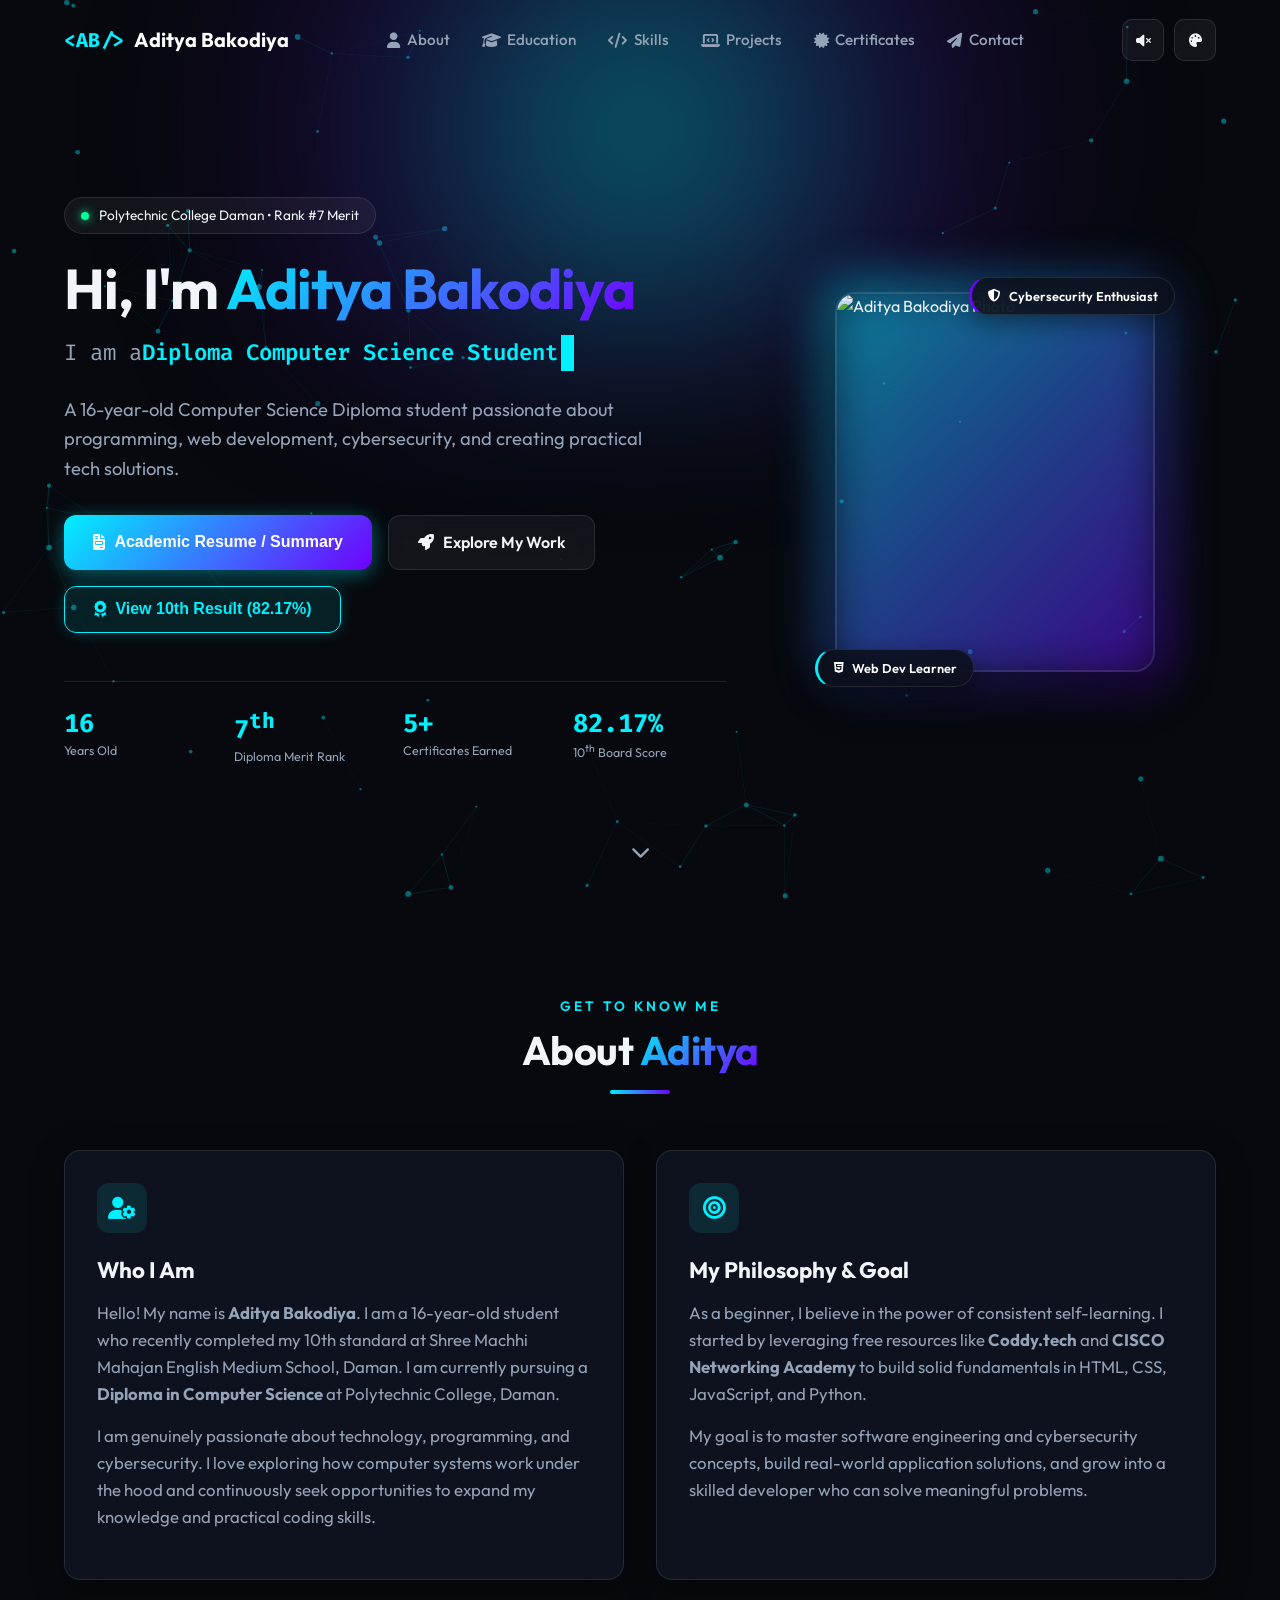
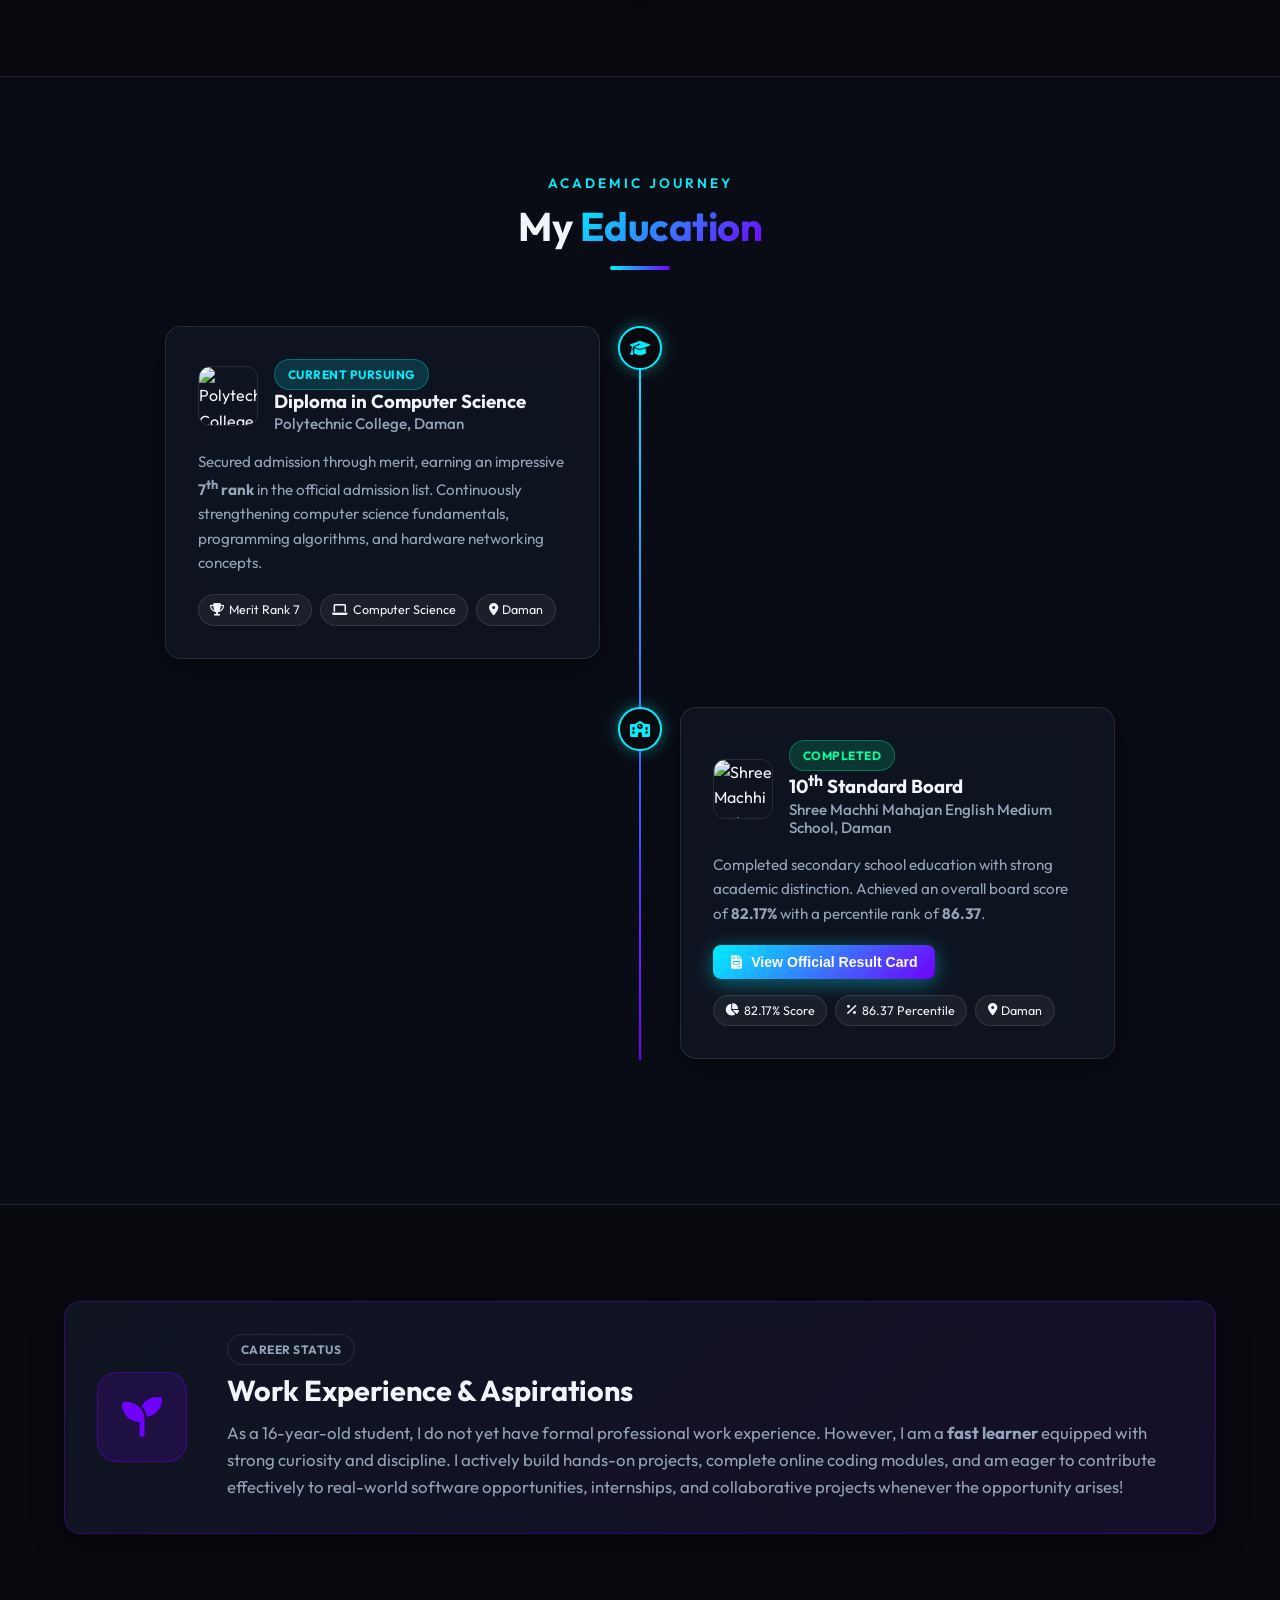
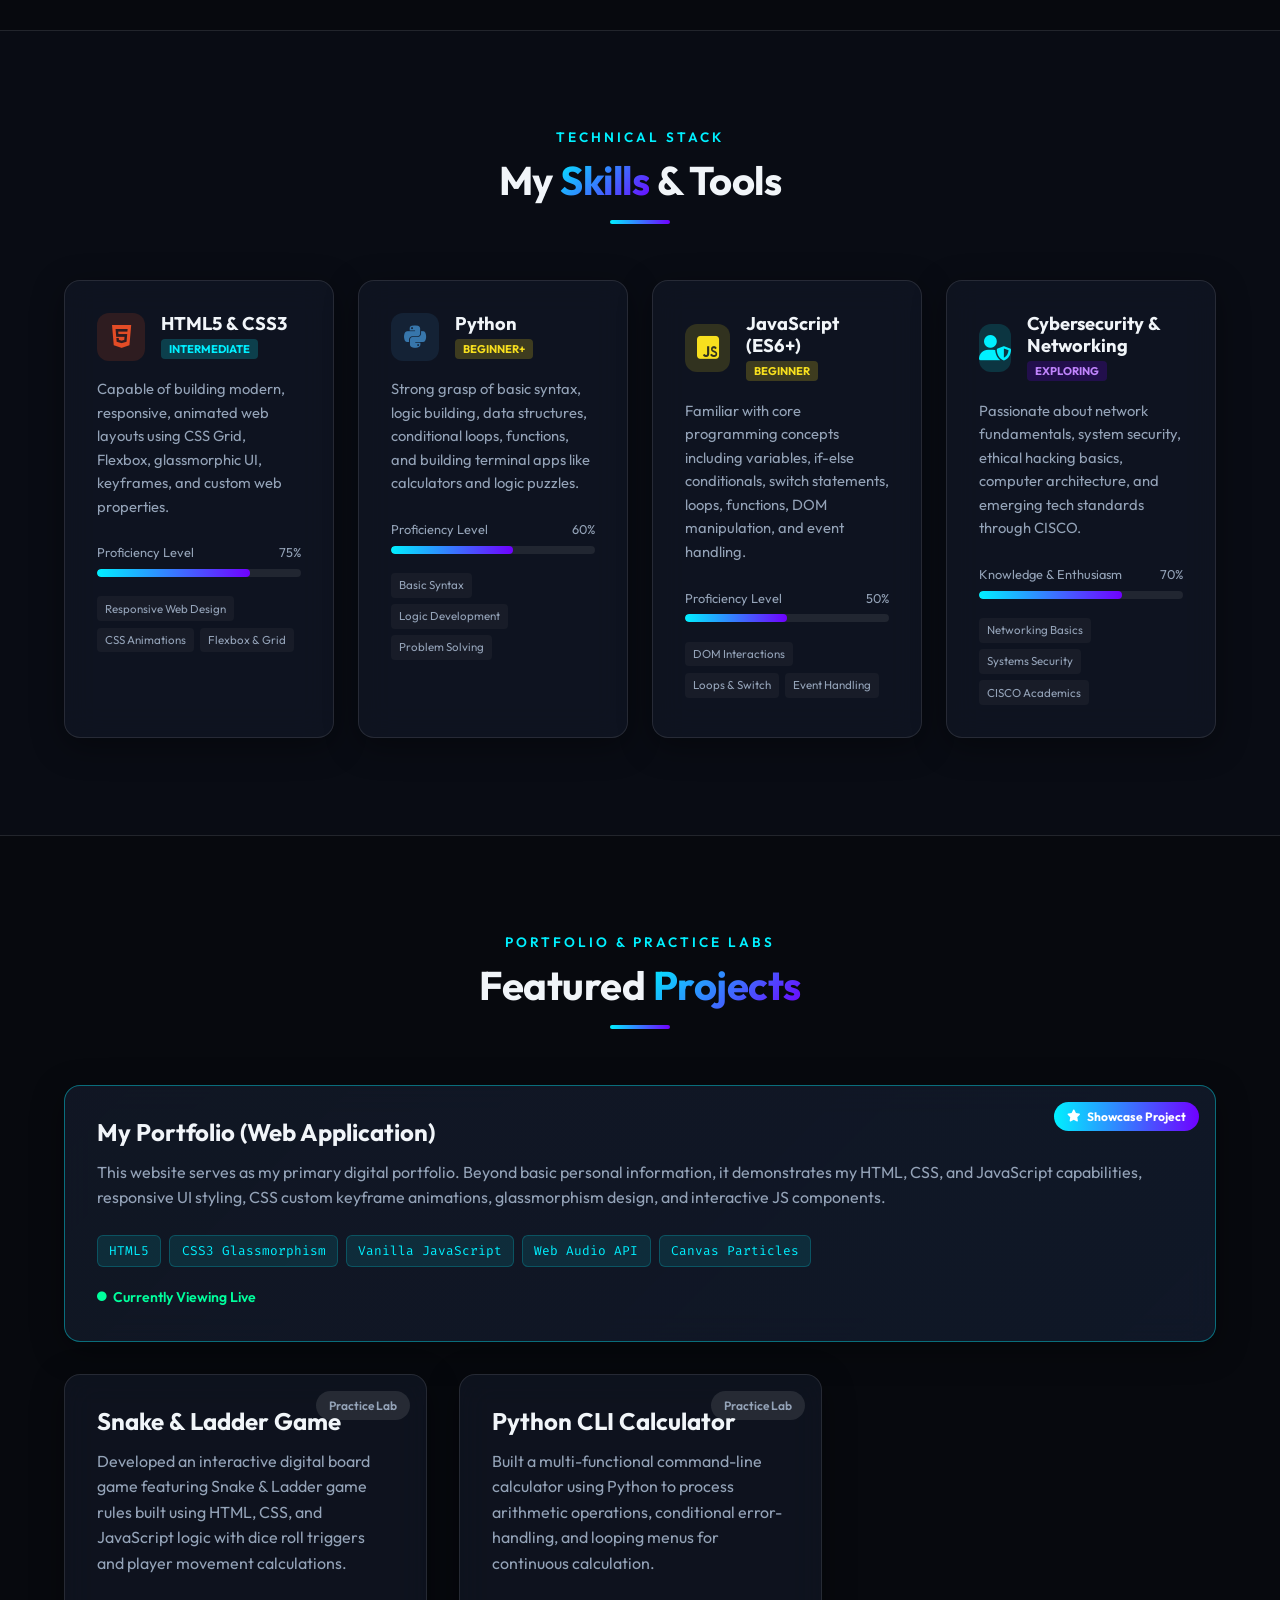
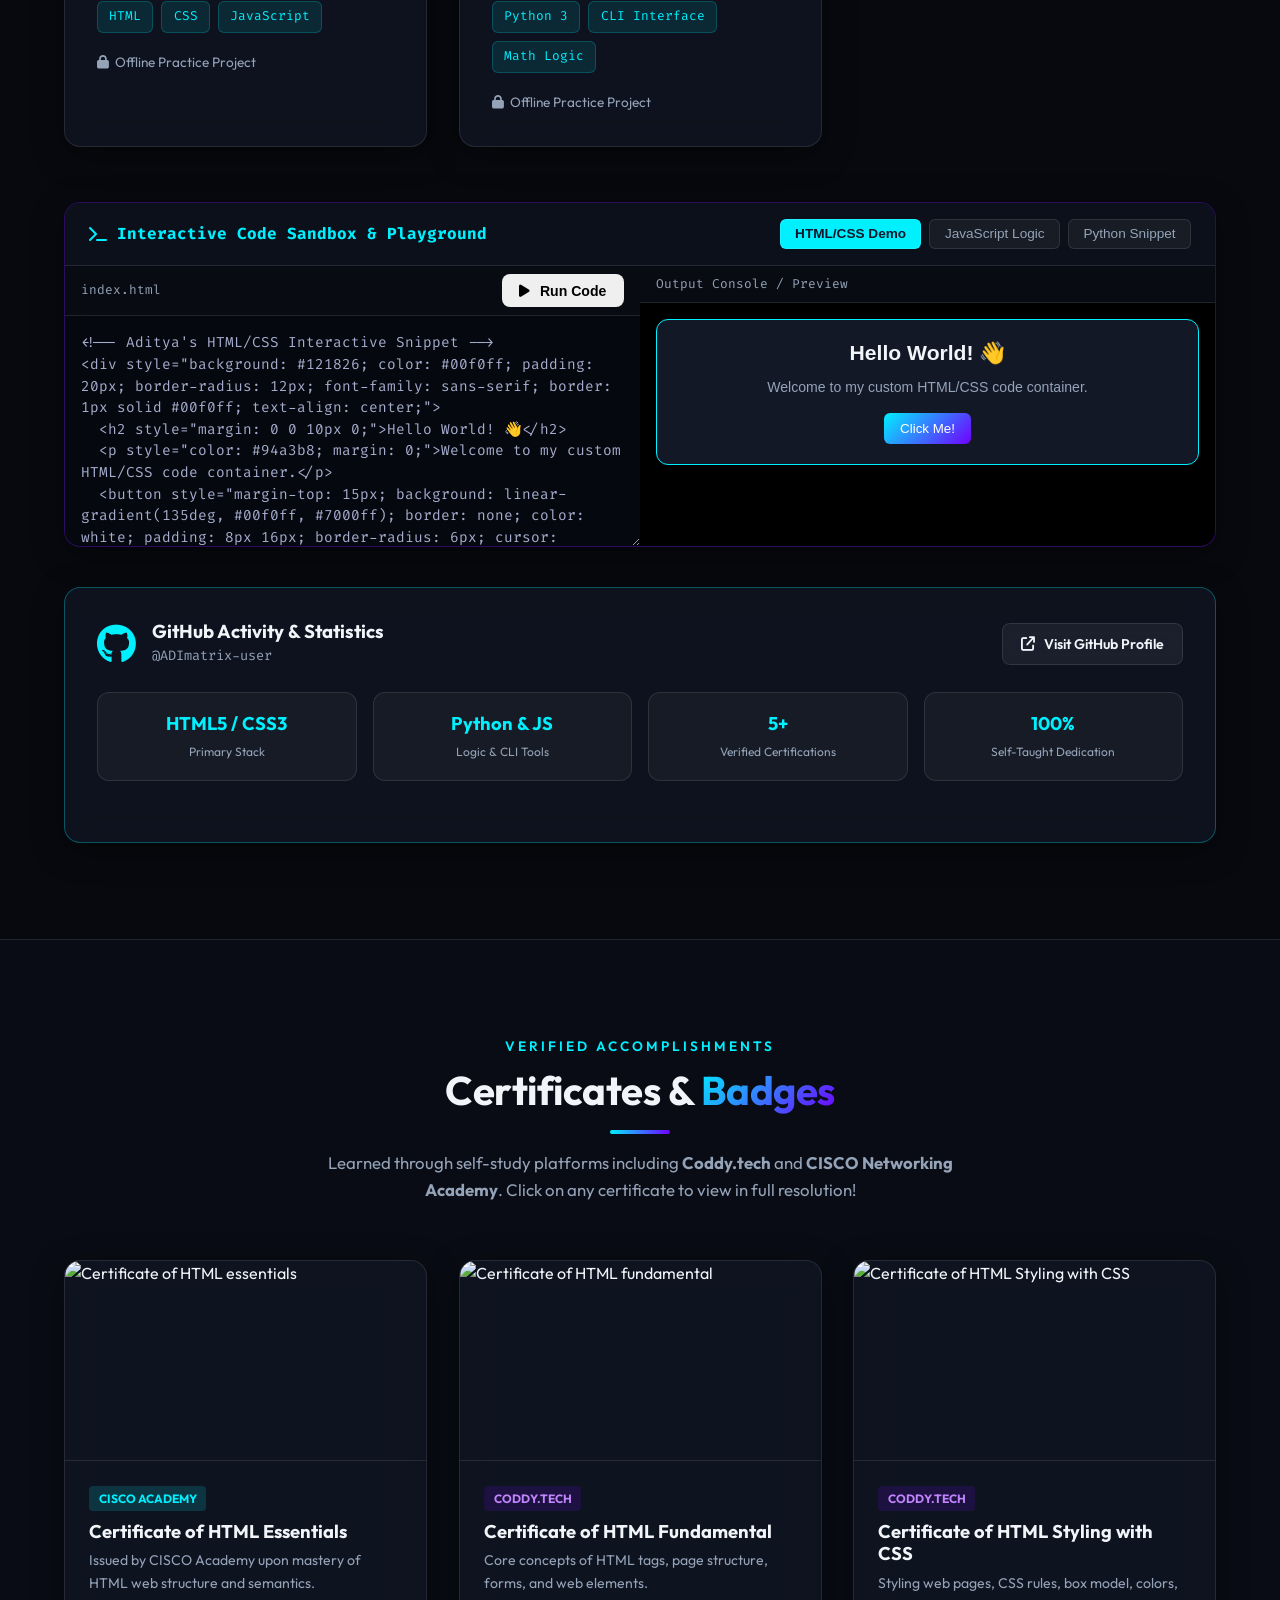
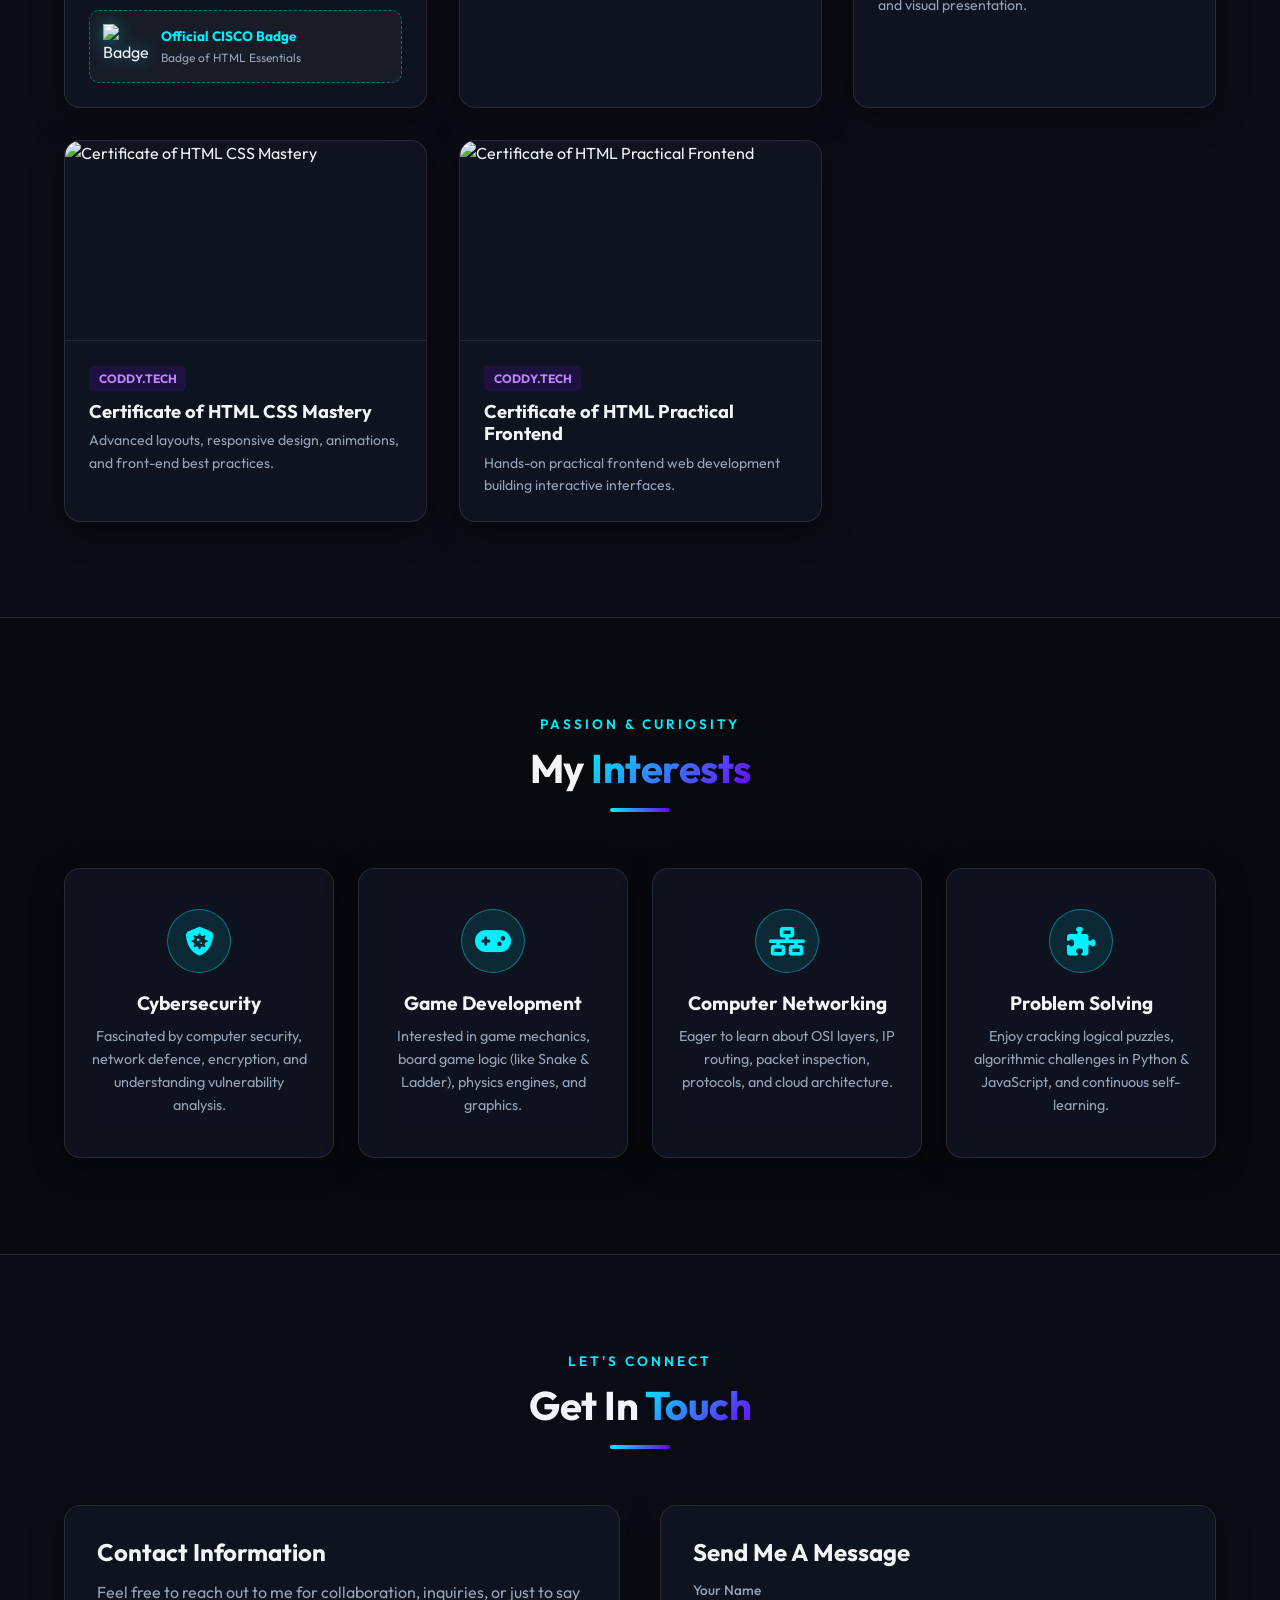
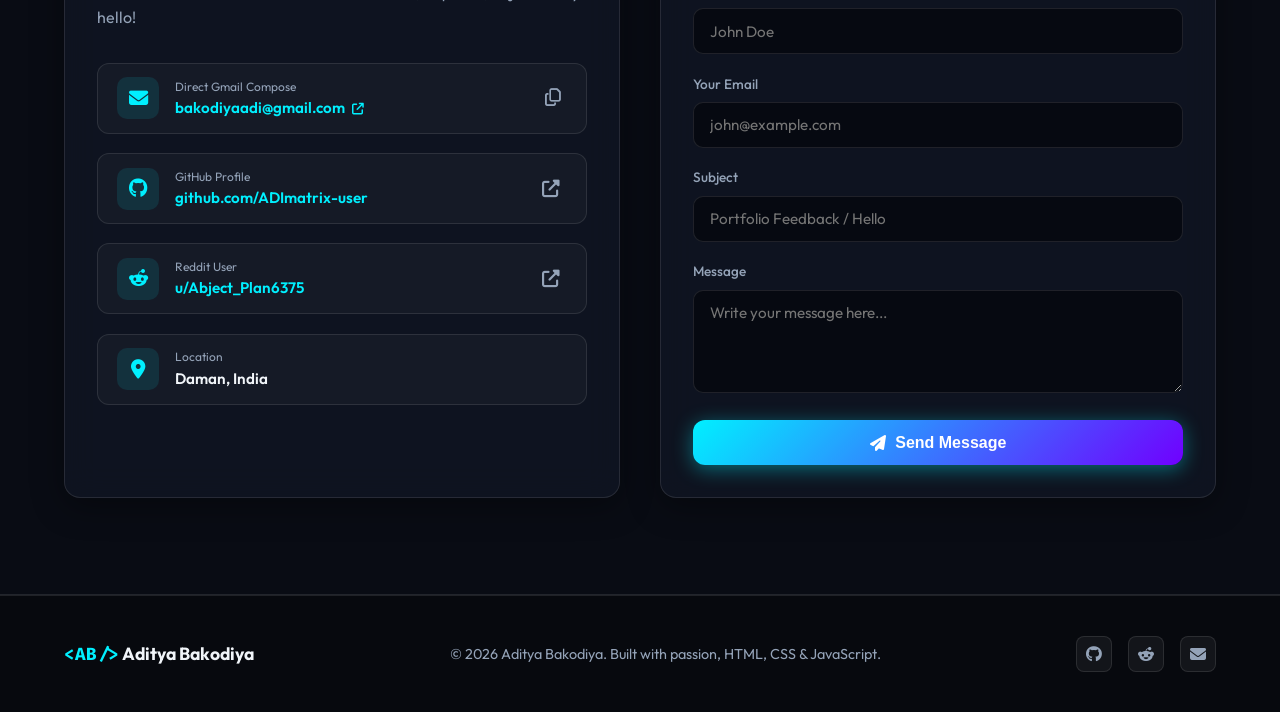
==== index.html @ 75604d71 "Update index.html" ====
<!DOCTYPE html>
<html lang="en">
<head>
  <meta charset="UTF-8">
  <meta name="viewport" content="width=device-width, initial-scale=1.0">
    <meta name="google-site-verification" content="r9qFsjKjcm6N4WR_D_9vuO_V-h5e2W-Ku5GJHXh8E8U" />
  <!-- SEO Metadata for Google Search -->
  <title>Aditya Bakodiya | Official Portfolio - Computer Science Student, Daman</title>
  <meta name="description" content="Official Portfolio of Aditya Bakodiya. 16-year-old Diploma in Computer Science student at Polytechnic College Daman. Exploring web development, HTML, CSS, JavaScript, Python, and Cybersecurity.">
  <meta name="keywords" content="Aditya Bakodiya, Aditya Bakodiya Daman, Aditya Bakodiya Portfolio, Aditya Bakodiya Computer Science, Aditya Bakodiya Polytechnic Daman, Shree Machhi Mahajan School Daman">
  <meta name="author" content="Aditya Bakodiya">
  <meta name="robots" content="index, follow">
  <link rel="canonical" href="https://adimatrix-user.github.io/My-Portfolio/">

  <!-- OpenGraph / Social Media Metadata -->
  <meta property="og:type" content="website">
  <meta property="og:title" content="Aditya Bakodiya | Official Portfolio">
  <meta property="og:description" content="Personal Portfolio of Aditya Bakodiya - Diploma Computer Science Student at Polytechnic College Daman. Merit Rank #7.">
  <meta property="og:image" content="https://encrypted-tbn0.gstatic.com/images?q=tbn:ANd9GcRjcpDr9xQo2CM68XBeRrdkrm8vTNG2uFV89013jGejqA&s=10">

  <!-- Google JSON-LD Person Structured Data -->
  <script type="application/ld+json">
  {
    "@context": "https://schema.org",
    "@type": "Person",
    "name": "Aditya Bakodiya",
    "alternateName": ["Aditya Bakodiya Daman", "ADImatrix-user"],
    "description": "16-year-old Diploma in Computer Science student at Polytechnic College Daman, passionate about programming, web development, and cybersecurity.",
    "alumniOf": {
      "@type": "EducationalOrganization",
      "name": "Shree Machhi Mahajan English Medium School, Daman"
    },
    "educationalCredentialAwarded": "Diploma in Computer Science",
    "sameAs": [
      "https://github.com/ADImatrix-user",
      "https://www.reddit.com/user/Abject_Plan6375/"
    ],
    "knowsAbout": ["HTML", "CSS", "JavaScript", "Python", "Cybersecurity", "Computer Science"]
  }
  </script>
  
  <!-- Fonts -->
  <link rel="preconnect" href="https://fonts.googleapis.com">
  <link rel="preconnect" href="https://fonts.gstatic.com" crossorigin>
  <link href="https://fonts.googleapis.com/css2?family=Outfit:wght@300;400;500;600;700;800&family=Fira+Code:wght@400;500;600&display=swap" rel="stylesheet">
  
  <!-- FontAwesome Icons -->
  <link rel="stylesheet" href="https://cdnjs.cloudflare.com/ajax/libs/font-awesome/6.4.0/css/all.min.css">
  
  <!-- Custom Styles -->
  <link rel="stylesheet" href="style.css">
</head>
<body>

  <!-- Interactive Particle Background Canvas -->
  <canvas id="particle-canvas"></canvas>
  <div class="ambient-light"></div>

  <!-- Navigation Bar -->
  <nav class="navbar" id="navbar">
    <div class="nav-container">
      <a href="#hero" class="nav-brand">
        <span class="brand-code">&lt;AB/&gt;</span>
        <span class="brand-name">Aditya Bakodiya</span>
      </a>

      <ul class="nav-menu" id="nav-menu">
        <li><a href="#about" class="nav-link"><i class="fa-solid fa-user"></i> About</a></li>
        <li><a href="#education" class="nav-link"><i class="fa-solid fa-graduation-cap"></i> Education</a></li>
        <li><a href="#skills" class="nav-link"><i class="fa-solid fa-code"></i> Skills</a></li>
        <li><a href="#projects" class="nav-link"><i class="fa-solid fa-laptop-code"></i> Projects</a></li>
        <li><a href="#certificates" class="nav-link"><i class="fa-solid fa-certificate"></i> Certificates</a></li>
        <li><a href="#contact" class="nav-link"><i class="fa-solid fa-paper-plane"></i> Contact</a></li>
      </ul>

      <div class="nav-actions">
        <button id="sound-toggle" class="btn-icon" title="Toggle Sound Effects" aria-label="Toggle Sound">
          <i class="fa-solid fa-volume-xmark" id="sound-icon"></i>
        </button>
        <button id="theme-toggle" class="btn-icon" title="Toggle Accent Color" aria-label="Toggle Accent Theme">
          <i class="fa-solid fa-palette"></i>
        </button>
        <button id="mobile-toggle" class="btn-icon mobile-only" aria-label="Toggle Navigation Menu">
          <i class="fa-solid fa-bars"></i>
        </button>
      </div>
    </div>
  </nav>

  <!-- Hero Section -->
  <header id="hero" class="hero-section">
    <div class="container hero-container">
      <div class="hero-content" data-tilt>
        <div class="status-pill">
          <span class="pulse-dot"></span>
          <span class="status-text">Polytechnic College Daman &bull; Rank #7 Merit</span>
        </div>
        
        <h1 class="hero-title">
          Hi, I'm <span class="text-gradient">Aditya Bakodiya</span>
        </h1>
        
        <div class="typewriter-container">
          <span class="typewriter-prefix">I am a </span>
          <span id="typewriter-text" class="typewriter-text"></span>
          <span class="cursor">&nbsp;</span>
        </div>
        
        <p class="hero-description">
          A 16-year-old Computer Science Diploma student passionate about programming, web development, cybersecurity, and creating practical tech solutions.
        </p>

        <div class="hero-buttons">
          <button id="btn-download-resume" class="btn btn-primary">
            <i class="fa-solid fa-file-invoice"></i> Academic Resume / Summary
          </button>
          <a href="#projects" class="btn btn-glass">
            <i class="fa-solid fa-rocket"></i> Explore My Work
          </a>
          <button id="btn-open-result-hero" class="btn btn-neon">
            <i class="fa-solid fa-award"></i> View 10th Result (82.17%)
          </button>
        </div>

        <div class="hero-quick-stats">
          <div class="stat-card">
            <span class="stat-number">16</span>
            <span class="stat-label">Years Old</span>
          </div>
          <div class="stat-card">
            <span class="stat-number">7<sup>th</sup></span>
            <span class="stat-label">Diploma Merit Rank</span>
          </div>
          <div class="stat-card">
            <span class="stat-number">5+</span>
            <span class="stat-label">Certificates Earned</span>
          </div>
          <div class="stat-card">
            <span class="stat-number">82.17%</span>
            <span class="stat-label">10<sup>th</sup> Board Score</span>
          </div>
        </div>
      </div>

      <div class="hero-visual">
        <div class="avatar-frame-wrapper" data-tilt>
          <div class="avatar-glow"></div>
          <img src="https://encrypted-tbn0.gstatic.com/images?q=tbn:ANd9GcRjcpDr9xQo2CM68XBeRrdkrm8vTNG2uFV89013jGejqA&s=10" 
               alt="Aditya Bakodiya Photo" class="avatar-img" id="my-avatar-img">
          
          <div class="avatar-badge badge-top">
            <i class="fa-solid fa-shield-halved"></i> Cybersecurity Enthusiast
          </div>
          <div class="avatar-badge badge-bottom">
            <i class="fa-brands fa-html5"></i> Web Dev Learner
          </div>
        </div>
      </div>
    </div>

    <a href="#about" class="scroll-down-indicator" aria-label="Scroll down">
      <i class="fa-solid fa-chevron-down"></i>
    </a>
  </header>

  <!-- Main Content Container -->
  <main>
    
    <!-- About Me Section -->
    <section id="about" class="section">
      <div class="container">
        <div class="section-header">
          <span class="section-subtitle">Get To Know Me</span>
          <h2 class="section-title">About <span class="text-gradient">Aditya</span></h2>
          <div class="header-line"></div>
        </div>

        <div class="about-grid">
          <div class="glass-card about-card" data-tilt>
            <div class="card-icon"><i class="fa-solid fa-user-gear"></i></div>
            <h3>Who I Am</h3>
            <p>
              Hello! My name is <strong>Aditya Bakodiya</strong>. I am a 16-year-old student who recently completed my 10th standard at Shree Machhi Mahajan English Medium School, Daman. I am currently pursuing a <strong>Diploma in Computer Science</strong> at Polytechnic College, Daman.
            </p>
            <p>
              I am genuinely passionate about technology, programming, and cybersecurity. I love exploring how computer systems work under the hood and continuously seek opportunities to expand my knowledge and practical coding skills.
            </p>
          </div>

          <div class="glass-card about-card" data-tilt>
            <div class="card-icon"><i class="fa-solid fa-bullseye"></i></div>
            <h3>My Philosophy & Goal</h3>
            <p>
              As a beginner, I believe in the power of consistent self-learning. I started by leveraging free resources like <strong>Coddy.tech</strong> and <strong>CISCO Networking Academy</strong> to build solid fundamentals in HTML, CSS, JavaScript, and Python.
            </p>
            <p>
              My goal is to master software engineering and cybersecurity concepts, build real-world application solutions, and grow into a skilled developer who can solve meaningful problems.
            </p>
          </div>
        </div>
      </div>
    </section>

    <!-- Education Section -->
    <section id="education" class="section bg-alt">
      <div class="container">
        <div class="section-header">
          <span class="section-subtitle">Academic Journey</span>
          <h2 class="section-title">My <span class="text-gradient">Education</span></h2>
          <div class="header-line"></div>
        </div>

        <div class="timeline">
          
          <!-- Timeline Item 1: Diploma -->
          <div class="timeline-item left">
            <div class="timeline-dot"><i class="fa-solid fa-graduation-cap"></i></div>
            <div class="glass-card timeline-content" data-tilt>
              <div class="timeline-header">
                <img src="https://encrypted-tbn0.gstatic.com/images?q=tbn:ANd9GcQSA3_owKMUL1ejiLrfmd1aLWYRnpweARotw76G42lXpw&s=10" alt="Polytechnic College Daman" class="institution-img">
                <div>
                  <span class="badge badge-accent">Current Pursuing</span>
                  <h3>Diploma in Computer Science</h3>
                  <h4 class="institution-name">Polytechnic College, Daman</h4>
                </div>
              </div>
              <p class="timeline-description">
                Secured admission through merit, earning an impressive <strong>7<sup>th</sup> rank</strong> in the official admission list. Continuously strengthening computer science fundamentals, programming algorithms, and hardware networking concepts.
              </p>
              <div class="timeline-highlights">
                <span class="tag"><i class="fa-solid fa-trophy"></i> Merit Rank 7</span>
                <span class="tag"><i class="fa-solid fa-laptop"></i> Computer Science</span>
                <span class="tag"><i class="fa-solid fa-location-dot"></i> Daman</span>
              </div>
            </div>
          </div>

          <!-- Timeline Item 2: 10th Standard -->
          <div class="timeline-item right">
            <div class="timeline-dot"><i class="fa-solid fa-school"></i></div>
            <div class="glass-card timeline-content" data-tilt>
              <div class="timeline-header">
                <img src="https://plain-apac-prod-public.komododecks.com/202607/15/23j84yqVu6xcOYhljLIA/image.png" alt="Shree Machhi Mahajan School Daman" class="institution-img">
                <div>
                  <span class="badge badge-success">Completed</span>
                  <h3>10<sup>th</sup> Standard Board</h3>
                  <h4 class="institution-name">Shree Machhi Mahajan English Medium School, Daman</h4>
                </div>
              </div>
              <p class="timeline-description">
                Completed secondary school education with strong academic distinction. Achieved an overall board score of <strong>82.17%</strong> with a percentile rank of <strong>86.37</strong>.
              </p>
              <div class="timeline-actions">
                <button id="btn-open-result" class="btn btn-sm btn-primary">
                  <i class="fa-solid fa-file-invoice"></i> View Official Result Card
                </button>
              </div>
              <div class="timeline-highlights">
                <span class="tag"><i class="fa-solid fa-chart-pie"></i> 82.17% Score</span>
                <span class="tag"><i class="fa-solid fa-percent"></i> 86.37 Percentile</span>
                <span class="tag"><i class="fa-solid fa-location-dot"></i> Daman</span>
              </div>
            </div>
          </div>

        </div>
      </div>
    </section>

    <!-- Experience Details Section -->
    <section id="experience" class="section">
      <div class="container">
        <div class="glass-card experience-banner" data-tilt>
          <div class="exp-icon">
            <i class="fa-solid fa-seedling"></i>
          </div>
          <div class="exp-content">
            <span class="badge badge-outline">Career Status</span>
            <h2>Work Experience & Aspirations</h2>
            <p>
              As a 16-year-old student, I do not yet have formal professional work experience. However, I am a <strong>fast learner</strong> equipped with strong curiosity and discipline. I actively build hands-on projects, complete online coding modules, and am eager to contribute effectively to real-world software opportunities, internships, and collaborative projects whenever the opportunity arises!
            </p>
          </div>
        </div>
      </div>
    </section>

    <!-- Skills Section -->
    <section id="skills" class="section bg-alt">
      <div class="container">
        <div class="section-header">
          <span class="section-subtitle">Technical Stack</span>
          <h2 class="section-title">My <span class="text-gradient">Skills</span> & Tools</h2>
          <div class="header-line"></div>
        </div>

        <div class="skills-grid">
          
          <!-- HTML & CSS Skill Card -->
          <div class="glass-card skill-card" data-tilt>
            <div class="skill-head">
              <div class="skill-icon html-css-color"><i class="fa-brands fa-html5"></i></div>
              <div class="skill-title-wrap">
                <h3>HTML5 & CSS3</h3>
                <span class="level-badge level-intermediate">Intermediate</span>
              </div>
            </div>
            <p class="skill-desc">
              Capable of building modern, responsive, animated web layouts using CSS Grid, Flexbox, glassmorphic UI, keyframes, and custom web properties.
            </p>
            <div class="progress-bar-container">
              <div class="progress-info">
                <span>Proficiency Level</span>
                <span class="percentage">75%</span>
              </div>
              <div class="progress-track">
                <div class="progress-fill" style="width: 75%;"></div>
              </div>
            </div>
            <div class="skill-tags">
              <span>Responsive Web Design</span>
              <span>CSS Animations</span>
              <span>Flexbox & Grid</span>
            </div>
          </div>

          <!-- Python Skill Card -->
          <div class="glass-card skill-card" data-tilt>
            <div class="skill-head">
              <div class="skill-icon python-color"><i class="fa-brands fa-python"></i></div>
              <div class="skill-title-wrap">
                <h3>Python</h3>
                <span class="level-badge level-beginner">Beginner+</span>
              </div>
            </div>
            <p class="skill-desc">
              Strong grasp of basic syntax, logic building, data structures, conditional loops, functions, and building terminal apps like calculators and logic puzzles.
            </p>
            <div class="progress-bar-container">
              <div class="progress-info">
                <span>Proficiency Level</span>
                <span class="percentage">60%</span>
              </div>
              <div class="progress-track">
                <div class="progress-fill" style="width: 60%;"></div>
              </div>
            </div>
            <div class="skill-tags">
              <span>Basic Syntax</span>
              <span>Logic Development</span>
              <span>Problem Solving</span>
            </div>
          </div>

          <!-- JavaScript Skill Card -->
          <div class="glass-card skill-card" data-tilt>
            <div class="skill-head">
              <div class="skill-icon js-color"><i class="fa-brands fa-square-js"></i></div>
              <div class="skill-title-wrap">
                <h3>JavaScript (ES6+)</h3>
                <span class="level-badge level-beginner">Beginner</span>
              </div>
            </div>
            <p class="skill-desc">
              Familiar with core programming concepts including variables, if-else conditionals, switch statements, loops, functions, DOM manipulation, and event handling.
            </p>
            <div class="progress-bar-container">
              <div class="progress-info">
                <span>Proficiency Level</span>
                <span class="percentage">50%</span>
              </div>
              <div class="progress-track">
                <div class="progress-fill" style="width: 50%;"></div>
              </div>
            </div>
            <div class="skill-tags">
              <span>DOM Interactions</span>
              <span>Loops & Switch</span>
              <span>Event Handling</span>
            </div>
          </div>

          <!-- Cybersecurity & Tech Interests -->
          <div class="glass-card skill-card" data-tilt>
            <div class="skill-head">
              <div class="skill-icon cyber-color"><i class="fa-solid fa-user-shield"></i></div>
              <div class="skill-title-wrap">
                <h3>Cybersecurity & Networking</h3>
                <span class="level-badge level-exploring">Exploring</span>
              </div>
            </div>
            <p class="skill-desc">
              Passionate about network fundamentals, system security, ethical hacking basics, computer architecture, and emerging tech standards through CISCO.
            </p>
            <div class="progress-bar-container">
              <div class="progress-info">
                <span>Knowledge & Enthusiasm</span>
                <span class="percentage">70%</span>
              </div>
              <div class="progress-track">
                <div class="progress-fill" style="width: 70%;"></div>
              </div>
            </div>
            <div class="skill-tags">
              <span>Networking Basics</span>
              <span>Systems Security</span>
              <span>CISCO Academics</span>
            </div>
          </div>

        </div>
      </div>
    </section>

    <!-- Projects & Code Playground Section -->
    <section id="projects" class="section">
      <div class="container">
        <div class="section-header">
          <span class="section-subtitle">Portfolio & Practice Labs</span>
          <h2 class="section-title">Featured <span class="text-gradient">Projects</span></h2>
          <div class="header-line"></div>
        </div>

        <div class="projects-grid">
          
          <!-- Featured Project Card: My Portfolio -->
          <div class="glass-card project-card featured-project" data-tilt>
            <div class="project-badge"><i class="fa-solid fa-star"></i> Showcase Project</div>
            <div class="project-content">
              <h3>My Portfolio (Web Application)</h3>
              <p class="project-text">
                This website serves as my primary digital portfolio. Beyond basic personal information, it demonstrates my HTML, CSS, and JavaScript capabilities, responsive UI styling, CSS custom keyframe animations, glassmorphism design, and interactive JS components.
              </p>
              <div class="project-tech-stack">
                <span class="tech-tag">HTML5</span>
                <span class="tech-tag">CSS3 Glassmorphism</span>
                <span class="tech-tag">Vanilla JavaScript</span>
                <span class="tech-tag">Web Audio API</span>
                <span class="tech-tag">Canvas Particles</span>
              </div>
              <div class="project-links">
                <span class="status-live"><i class="fa-solid fa-circle"></i> Currently Viewing Live</span>
              </div>
            </div>
          </div>

          <!-- Practice Lab Project 1: Snake & Ladder Game -->
          <div class="glass-card project-card" data-tilt>
            <div class="project-badge-secondary">Practice Lab</div>
            <div class="project-content">
              <h3>Snake & Ladder Game</h3>
              <p class="project-text">
                Developed an interactive digital board game featuring Snake & Ladder game rules built using HTML, CSS, and JavaScript logic with dice roll triggers and player movement calculations.
              </p>
              <div class="project-tech-stack">
                <span class="tech-tag">HTML</span>
                <span class="tech-tag">CSS</span>
                <span class="tech-tag">JavaScript</span>
              </div>
              <div class="project-note">
                <i class="fa-solid fa-lock"></i> Offline Practice Project
              </div>
            </div>
          </div>

          <!-- Practice Lab Project 2: Python Calculator -->
          <div class="glass-card project-card" data-tilt>
            <div class="project-badge-secondary">Practice Lab</div>
            <div class="project-content">
              <h3>Python CLI Calculator</h3>
              <p class="project-text">
                Built a multi-functional command-line calculator using Python to process arithmetic operations, conditional error-handling, and looping menus for continuous calculation.
              </p>
              <div class="project-tech-stack">
                <span class="tech-tag">Python 3</span>
                <span class="tech-tag">CLI Interface</span>
                <span class="tech-tag">Math Logic</span>
              </div>
              <div class="project-note">
                <i class="fa-solid fa-lock"></i> Offline Practice Project
              </div>
            </div>
          </div>

        </div>

        <!-- Interactive Live Code Playground Widget -->
        <div class="glass-card playground-wrapper">
          <div class="playground-header">
            <div class="playground-title">
              <i class="fa-solid fa-terminal"></i>
              <span>Interactive Code Sandbox & Playground</span>
            </div>
            <div class="playground-tabs">
              <button class="tab-btn active" data-tab="html">HTML/CSS Demo</button>
              <button class="tab-btn" data-tab="js">JavaScript Logic</button>
              <button class="tab-btn" data-tab="python">Python Snippet</button>
            </div>
          </div>
          <div class="playground-body">
            <div class="code-editor-area">
              <div class="editor-header">
                <span id="editor-filename">index.html</span>
                <button id="run-code-btn" class="btn btn-sm btn-accent"><i class="fa-solid fa-play"></i> Run Code</button>
              </div>
              <textarea id="code-input" class="code-textarea" spellcheck="false"></textarea>
            </div>
            <div class="code-output-area">
              <div class="output-header">
                <span>Output Console / Preview</span>
              </div>
              <div id="output-view" class="output-content"></div>
            </div>
          </div>
        </div>

        <!-- GitHub Activity & Statistics Widget -->
        <div class="glass-card github-widget-card" data-tilt style="margin-top: 2.5rem;">
          <div class="github-widget-header">
            <div class="gh-user-info">
              <i class="fa-brands fa-github gh-logo"></i>
              <div>
                <h3>GitHub Activity & Statistics</h3>
                <span class="gh-username">@ADImatrix-user</span>
              </div>
            </div>
            <a href="https://github.com/ADImatrix-user" target="_blank" class="btn btn-sm btn-glass">
              <i class="fa-solid fa-arrow-up-right-from-square"></i> Visit GitHub Profile
            </a>
          </div>

          <div class="github-stats-grid">
            <div class="gh-stat-box">
              <span class="gh-stat-num">HTML5 / CSS3</span>
              <span class="gh-stat-label">Primary Stack</span>
            </div>
            <div class="gh-stat-box">
              <span class="gh-stat-num">Python & JS</span>
              <span class="gh-stat-label">Logic & CLI Tools</span>
            </div>
            <div class="gh-stat-box">
              <span class="gh-stat-num">5+</span>
              <span class="gh-stat-label">Verified Certifications</span>
            </div>
            <div class="gh-stat-box">
              <span class="gh-stat-num">100%</span>
              <span class="gh-stat-label">Self-Taught Dedication</span>
            </div>
          </div>

          <div class="github-embed-container">
            <img src="https://github-readme-stats.vercel.app/api?username=ADImatrix-user&show_icons=true&theme=dark&bg_color=0c101a&title_color=00f0ff&text_color=94a3b8&icon_color=7000ff&border_color=1e293b" 
                 alt="Aditya's GitHub Stats" class="gh-embed-img" 
                 onerror="this.style.display='none'">
            <img src="https://github-readme-stats.vercel.app/api/top-langs/?username=ADImatrix-user&layout=compact&theme=dark&bg_color=0c101a&title_color=00f0ff&text_color=94a3b8&border_color=1e293b" 
                 alt="Aditya's Top Languages" class="gh-embed-img"
                 onerror="this.style.display='none'">
          </div>
        </div>

      </div>
    </section>

    <!-- Certificates & Badges Section -->
    <section id="certificates" class="section bg-alt">
      <div class="container">
        <div class="section-header">
          <span class="section-subtitle">Verified Accomplishments</span>
          <h2 class="section-title">Certificates & <span class="text-gradient">Badges</span></h2>
          <div class="header-line"></div>
          <p class="section-intro">
            Learned through self-study platforms including <strong>Coddy.tech</strong> and <strong>CISCO Networking Academy</strong>. Click on any certificate to view in full resolution!
          </p>
        </div>

        <div class="certificates-grid">
          
          <!-- Cert 1: CISCO HTML Essentials + Badge -->
          <div class="glass-card cert-card" data-tilt data-cert-img="https://plain-apac-prod-public.komododecks.com/202608/01/auHotId3duFfjETR1nSH/image.png" data-cert-title="Certificate of HTML essentials (CISCO)">
            <div class="cert-img-wrapper">
              <img src="https://plain-apac-prod-public.komododecks.com/202608/01/auHotId3duFfjETR1nSH/image.png" alt="Certificate of HTML essentials" class="cert-img">
              <div class="cert-overlay">
                <i class="fa-solid fa-magnifying-glass-plus"></i> View Certificate
              </div>
            </div>
            <div class="cert-info">
              <span class="platform-tag cisco-tag">CISCO Academy</span>
              <h3>Certificate of HTML Essentials</h3>
              <p>Issued by CISCO Academy upon mastery of HTML web structure and semantics.</p>
              
              <div class="badge-feature-box">
                <img src="https://plain-apac-prod-public.komododecks.com/202608/01/Psgafiuv9eC30fDksVPW/image.png" alt="Badge of HTML essentials by CISCO" class="cisco-badge-img">
                <div>
                  <strong>Official CISCO Badge</strong>
                  <p>Badge of HTML Essentials</p>
                </div>
              </div>
            </div>
          </div>

          <!-- Cert 2: Coddy HTML Fundamental -->
          <div class="glass-card cert-card" data-tilt data-cert-img="https://plain-apac-prod-public.komododecks.com/202607/15/I9vmQEvogqGAbwvgnjGG/image.png" data-cert-title="Certificate of HTML Fundamental">
            <div class="cert-img-wrapper">
              <img src="https://plain-apac-prod-public.komododecks.com/202607/15/I9vmQEvogqGAbwvgnjGG/image.png" alt="Certificate of HTML fundamental" class="cert-img">
              <div class="cert-overlay">
                <i class="fa-solid fa-magnifying-glass-plus"></i> View Certificate
              </div>
            </div>
            <div class="cert-info">
              <span class="platform-tag coddy-tag">Coddy.tech</span>
              <h3>Certificate of HTML Fundamental</h3>
              <p>Core concepts of HTML tags, page structure, forms, and web elements.</p>
            </div>
          </div>

          <!-- Cert 3: Coddy HTML Styling with CSS -->
          <div class="glass-card cert-card" data-tilt data-cert-img="https://plain-apac-prod-public.komododecks.com/202607/15/2REyMuX39Bx1WCQEY480/image.png" data-cert-title="Certificate of HTML Styling with CSS">
            <div class="cert-img-wrapper">
              <img src="https://plain-apac-prod-public.komododecks.com/202607/15/2REyMuX39Bx1WCQEY480/image.png" alt="Certificate of HTML Styling with CSS" class="cert-img">
              <div class="cert-overlay">
                <i class="fa-solid fa-magnifying-glass-plus"></i> View Certificate
              </div>
            </div>
            <div class="cert-info">
              <span class="platform-tag coddy-tag">Coddy.tech</span>
              <h3>Certificate of HTML Styling with CSS</h3>
              <p>Styling web pages, CSS rules, box model, colors, and visual presentation.</p>
            </div>
          </div>

          <!-- Cert 4: Coddy HTML CSS Mastery -->
          <div class="glass-card cert-card" data-tilt data-cert-img="https://plain-apac-prod-public.komododecks.com/202607/15/ZMc8P6Jx53fToXTpOZxH/image.png" data-cert-title="Certificate of HTML CSS Mastery">
            <div class="cert-img-wrapper">
              <img src="https://plain-apac-prod-public.komododecks.com/202607/15/ZMc8P6Jx53fToXTpOZxH/image.png" alt="Certificate of HTML CSS Mastery" class="cert-img">
              <div class="cert-overlay">
                <i class="fa-solid fa-magnifying-glass-plus"></i> View Certificate
              </div>
            </div>
            <div class="cert-info">
              <span class="platform-tag coddy-tag">Coddy.tech</span>
              <h3>Certificate of HTML CSS Mastery</h3>
              <p>Advanced layouts, responsive design, animations, and front-end best practices.</p>
            </div>
          </div>

          <!-- Cert 5: Coddy HTML Practical Frontend -->
          <div class="glass-card cert-card" data-tilt data-cert-img="https://plain-apac-prod-public.komododecks.com/202607/21/eEyIvHzoxt4ttSmMPjIL/image.png" data-cert-title="Certificate of HTML Practical Frontend">
            <div class="cert-img-wrapper">
              <img src="https://plain-apac-prod-public.komododecks.com/202607/21/eEyIvHzoxt4ttSmMPjIL/image.png" alt="Certificate of HTML Practical Frontend" class="cert-img">
              <div class="cert-overlay">
                <i class="fa-solid fa-magnifying-glass-plus"></i> View Certificate
              </div>
            </div>
            <div class="cert-info">
              <span class="platform-tag coddy-tag">Coddy.tech</span>
              <h3>Certificate of HTML Practical Frontend</h3>
              <p>Hands-on practical frontend web development building interactive interfaces.</p>
            </div>
          </div>

        </div>
      </div>
    </section>

    <!-- Interests Section -->
    <section id="interests" class="section">
      <div class="container">
        <div class="section-header">
          <span class="section-subtitle">Passion & Curiosity</span>
          <h2 class="section-title">My <span class="text-gradient">Interests</span></h2>
          <div class="header-line"></div>
        </div>

        <div class="interests-grid">
          <div class="glass-card interest-box" data-tilt>
            <div class="interest-icon"><i class="fa-solid fa-shield-virus"></i></div>
            <h3>Cybersecurity</h3>
            <p>Fascinated by computer security, network defence, encryption, and understanding vulnerability analysis.</p>
          </div>

          <div class="glass-card interest-box" data-tilt>
            <div class="interest-icon"><i class="fa-solid fa-gamepad"></i></div>
            <h3>Game Development</h3>
            <p>Interested in game mechanics, board game logic (like Snake & Ladder), physics engines, and graphics.</p>
          </div>

          <div class="glass-card interest-box" data-tilt>
            <div class="interest-icon"><i class="fa-solid fa-network-wired"></i></div>
            <h3>Computer Networking</h3>
            <p>Eager to learn about OSI layers, IP routing, packet inspection, protocols, and cloud architecture.</p>
          </div>

          <div class="glass-card interest-box" data-tilt>
            <div class="interest-icon"><i class="fa-solid fa-puzzle-piece"></i></div>
            <h3>Problem Solving</h3>
            <p>Enjoy cracking logical puzzles, algorithmic challenges in Python & JavaScript, and continuous self-learning.</p>
          </div>
        </div>
      </div>
    </section>

    <!-- Contact Section -->
    <section id="contact" class="section bg-alt">
      <div class="container">
        <div class="section-header">
          <span class="section-subtitle">Let's Connect</span>
          <h2 class="section-title">Get In <span class="text-gradient">Touch</span></h2>
          <div class="header-line"></div>
        </div>

        <div class="contact-wrapper">
          
          <div class="glass-card contact-info-card" data-tilt>
            <h3>Contact Information</h3>
            <p>Feel free to reach out to me for collaboration, inquiries, or just to say hello!</p>

            <div class="contact-items">
              
              <!-- Gmail -->
              <div class="contact-item">
                <div class="c-icon"><i class="fa-solid fa-envelope"></i></div>
                <div class="c-detail">
                  <span class="c-label">Direct Gmail Compose</span>
                  <a href="https://mail.google.com/mail/?view=cm&fs=1&to=bakodiyaadi@gmail.com" target="_blank" class="c-value gmail-direct-link" title="Open directly in Gmail">
                    bakodiyaadi@gmail.com <i class="fa-solid fa-arrow-up-right-from-square" style="font-size: 0.75rem; margin-left: 4px;"></i>
                  </a>
                </div>
                <button class="btn-copy" id="btn-copy-email" title="Copy Email Address">
                  <i class="fa-regular fa-copy"></i>
                </button>
              </div>

              <!-- GitHub -->
              <div class="contact-item">
                <div class="c-icon"><i class="fa-brands fa-github"></i></div>
                <div class="c-detail">
                  <span class="c-label">GitHub Profile</span>
                  <a href="https://github.com/ADImatrix-user" target="_blank" class="c-value">github.com/ADImatrix-user</a>
                </div>
                <a href="https://github.com/ADImatrix-user" target="_blank" class="btn-external">
                  <i class="fa-solid fa-up-right-from-square"></i>
                </a>
              </div>

              <!-- Reddit -->
              <div class="contact-item">
                <div class="c-icon"><i class="fa-brands fa-reddit-alien"></i></div>
                <div class="c-detail">
                  <span class="c-label">Reddit User</span>
                  <a href="https://www.reddit.com/user/Abject_Plan6375/" target="_blank" class="c-value">u/Abject_Plan6375</a>
                </div>
                <a href="https://www.reddit.com/user/Abject_Plan6375/" target="_blank" class="btn-external">
                  <i class="fa-solid fa-up-right-from-square"></i>
                </a>
              </div>

              <!-- Location -->
              <div class="contact-item">
                <div class="c-icon"><i class="fa-solid fa-location-dot"></i></div>
                <div class="c-detail">
                  <span class="c-label">Location</span>
                  <span class="c-value">Daman, India</span>
                </div>
              </div>

            </div>
          </div>

          <!-- Contact Form -->
          <div class="glass-card contact-form-card">
            <h3>Send Me A Message</h3>
            <form id="contact-form" class="contact-form">
              <div class="form-group">
                <label for="form-name">Your Name</label>
                <input type="text" id="form-name" placeholder="John Doe" required>
              </div>
              
              <div class="form-group">
                <label for="form-email">Your Email</label>
                <input type="email" id="form-email" placeholder="john@example.com" required>
              </div>

              <div class="form-group">
                <label for="form-subject">Subject</label>
                <input type="text" id="form-subject" placeholder="Portfolio Feedback / Hello" required>
              </div>

              <div class="form-group">
                <label for="form-message">Message</label>
                <textarea id="form-message" rows="4" placeholder="Write your message here..." required></textarea>
              </div>

              <button type="submit" class="btn btn-primary btn-block">
                <i class="fa-solid fa-paper-plane"></i> Send Message
              </button>
            </form>
          </div>

        </div>
      </div>
    </section>

  </main>

  <!-- Footer -->
  <footer class="footer">
    <div class="container footer-content">
      <div class="footer-brand">
        <span class="brand-code">&lt;AB/&gt;</span> Aditya Bakodiya
      </div>
      <p>&copy; <span id="current-year">2026</span> Aditya Bakodiya. Built with passion, HTML, CSS & JavaScript.</p>
      <div class="footer-socials">
        <a href="https://github.com/ADImatrix-user" target="_blank" aria-label="GitHub"><i class="fa-brands fa-github"></i></a>
        <a href="https://www.reddit.com/user/Abject_Plan6375/" target="_blank" aria-label="Reddit"><i class="fa-brands fa-reddit-alien"></i></a>
        <a href="mailto:bakodiyaadi@gmail.com" aria-label="Email"><i class="fa-solid fa-envelope"></i></a>
      </div>
    </div>
  </footer>

  <!-- Certificate Lightbox Modal Overlay -->
  <div id="cert-modal" class="modal-overlay" aria-hidden="true">
    <div class="modal-container">
      <button id="modal-close-btn" class="modal-close" aria-label="Close modal">&times;</button>
      <div class="modal-body">
        <img id="modal-cert-img" src="" alt="Certificate Large View" class="modal-img">
        <h3 id="modal-cert-title" class="modal-title"></h3>
      </div>
    </div>
  </div>

  <!-- 10th Result Scorecard Modal Overlay -->
  <div id="result-modal" class="modal-overlay" aria-hidden="true">
    <div class="modal-container score-modal-container">
      <button id="result-modal-close-btn" class="modal-close" aria-label="Close result modal">&times;</button>
      <div class="modal-body">
        <div class="result-header">
          <i class="fa-solid fa-school-flag result-icon"></i>
          <h3>Shree Machhi Mahajan English Medium School, Daman</h3>
          <p>10<sup>th</sup> Standard Board Examination Result Summary</p>
        </div>

        <div class="result-stats-grid">
          <div class="result-stat-box">
            <span class="res-label">Candidate Name</span>
            <span class="res-val">Aditya Bakodiya</span>
          </div>
          <div class="result-stat-box">
            <span class="res-label">Overall Percentage</span>
            <span class="res-val highlight-val">82.17%</span>
          </div>
          <div class="result-stat-box">
            <span class="res-label">Percentile Rank</span>
            <span class="res-val highlight-val">86.37</span>
          </div>
          <div class="result-stat-box">
            <span class="res-label">Status</span>
            <span class="res-val pass-val"><i class="fa-solid fa-circle-check"></i> PASSED (FIRST CLASS)</span>
          </div>
        </div>

        <div class="score-breakdown-box">
          <h4>Performance Breakdown</h4>
          <div class="score-bar-item">
            <span>Overall Score (82.17%)</span>
            <div class="progress-track"><div class="progress-fill" style="width: 82.17%;"></div></div>
          </div>
          <div class="score-bar-item">
            <span>Percentile Rank (86.37)</span>
            <div class="progress-track"><div class="progress-fill" style="width: 86.37%; background: var(--accent-color);"></div></div>
          </div>
        </div>
      </div>
    </div>
  </div>

  <!-- Academic Resume / Profile Summary Modal Overlay -->
  <div id="resume-modal" class="modal-overlay" aria-hidden="true">
    <div class="modal-container score-modal-container" style="max-width: 820px; width: 92%;">
      <button id="resume-modal-close-btn" class="modal-close" aria-label="Close resume modal">&times;</button>
      <div class="modal-body" id="resume-printable-area">
        
        <div class="resume-modal-header" style="text-align: center; border-bottom: 1px solid var(--glass-border); padding-bottom: 1rem; margin-bottom: 1.2rem;">
          <h2 style="font-size: 1.8rem; color: var(--primary-color); margin-bottom: 0.2rem;">Aditya Bakodiya &mdash; Official Resume</h2>
          <p style="color: var(--text-muted); font-size: 0.95rem;">Diploma in Computer Science Student &bull; Aspiring Software Developer</p>
          <p style="color: var(--primary-color); font-size: 0.85rem; margin-top: 0.3rem;">
            <i class="fa-solid fa-location-dot"></i> Daman, India &bull; <i class="fa-solid fa-envelope"></i> bakodiyaadi@gmail.com
          </p>
        </div>

        <!-- Embedded Interactive PDF Viewer -->
        <div class="resume-pdf-box" style="width: 100%; height: 500px; border-radius: 12px; overflow: hidden; border: 1px solid var(--glass-border); margin-bottom: 1.5rem; background: #1a1e29;">
          <iframe src="Aditya_Bakodiya_Resume.pdf" width="100%" height="100%" style="border: none;" title="Aditya Bakodiya Resume PDF">
            <p style="color: var(--text-muted); padding: 1rem; text-align: center;">Your browser does not support inline PDF preview. Please use the button below to view or download the PDF.</p>
          </iframe>
        </div>

        <div style="display: flex; gap: 1rem; justify-content: center; flex-wrap: wrap;" class="no-print">
          <a href="Aditya_Bakodiya_Resume.pdf" download="Aditya_Bakodiya_Resume.pdf" target="_blank" class="btn btn-primary btn-sm" id="btn-download-official-pdf">
            <i class="fa-solid fa-file-arrow-down"></i> Download Official PDF
          </a>
          <button id="btn-print-resume" class="btn btn-glass btn-sm">
            <i class="fa-solid fa-print"></i> Open / Print PDF
          </button>
          <a href="https://mail.google.com/mail/?view=cm&fs=1&to=bakodiyaadi@gmail.com" target="_blank" class="btn btn-glass btn-sm">
            <i class="fa-solid fa-paper-plane"></i> Contact Aditya

          </a>
        </div>

      </div>
    </div>
  </div>

  <!-- Toast Notification Container -->
  <div id="toast-container" class="toast-container"></div>

  <!-- Custom Script -->
  <script src="script.js"></script>
</body>
</html>
---- style.css ----
/* ==========================================================================
   Aditya Bakodiya - Portfolio Stylesheet
   Dark Cyber Glassmorphism & Modern Responsive CSS System
   ========================================================================== */

/* --------------------------------------------------------------------------
   1. CSS Custom Properties / Root Design System Tokens
   -------------------------------------------------------------------------- */
:root {
  --bg-dark: #07090e;
  --bg-card: rgba(18, 24, 38, 0.7);
  --bg-card-hover: rgba(26, 35, 56, 0.85);
  --bg-alt: rgba(12, 16, 26, 0.6);
  --glass-border: rgba(255, 255, 255, 0.1);
  --glass-shadow: 0 8px 32px 0 rgba(0, 0, 0, 0.37);

  /* Primary Accent Theme Colors (Default Cyber Cyan) */
  --primary-color: #00f0ff;
  --primary-glow: rgba(0, 240, 255, 0.4);
  --accent-color: #7000ff;
  --accent-glow: rgba(112, 0, 255, 0.4);
  --secondary-color: #00ff9d;
  
  --text-main: #f1f5f9;
  --text-muted: #94a3b8;
  --text-dark: #0f172a;

  --font-main: 'Outfit', -apple-system, BlinkMacSystemFont, sans-serif;
  --font-code: 'Fira Code', monospace;

  --transition-fast: 0.2s cubic-bezier(0.4, 0, 0.2, 1);
  --transition-normal: 0.3s cubic-bezier(0.4, 0, 0.2, 1);
  --transition-bounce: 0.5s cubic-bezier(0.175, 0.885, 0.32, 1.275);
}

/* Theme Accents Palette */
[data-theme="purple"] {
  --primary-color: #a855f7;
  --primary-glow: rgba(168, 85, 247, 0.4);
  --accent-color: #ec4899;
  --accent-glow: rgba(236, 72, 153, 0.4);
}

[data-theme="emerald"] {
  --primary-color: #10b981;
  --primary-glow: rgba(16, 185, 129, 0.4);
  --accent-color: #06b6d4;
  --accent-glow: rgba(6, 182, 212, 0.4);
}

[data-theme="amber"] {
  --primary-color: #f59e0b;
  --primary-glow: rgba(245, 158, 11, 0.4);
  --accent-color: #ef4444;
  --accent-glow: rgba(239, 68, 68, 0.4);
}

/* --------------------------------------------------------------------------
   2. Reset & General Base Styles
   -------------------------------------------------------------------------- */
*, *::before, *::after {
  box-sizing: border-box;
  margin: 0;
  padding: 0;
}

html {
  scroll-behavior: smooth;
  font-size: 16px;
}

body {
  background-color: var(--bg-dark);
  color: var(--text-main);
  font-family: var(--font-main);
  line-height: 1.6;
  overflow-x: hidden;
  position: relative;
  min-height: 100vh;
}

/* Custom Scrollbar */
::-webkit-scrollbar {
  width: 10px;
}
::-webkit-scrollbar-track {
  background: var(--bg-dark);
}
::-webkit-scrollbar-thumb {
  background: rgba(255, 255, 255, 0.15);
  border-radius: 5px;
  border: 2px solid var(--bg-dark);
}
::-webkit-scrollbar-thumb:hover {
  background: var(--primary-color);
}

/* Typography Helpers */
h1, h2, h3, h4, h5, h6 {
  color: var(--text-main);
  font-weight: 700;
  line-height: 1.2;
}

a {
  color: var(--primary-color);
  text-decoration: none;
  transition: color var(--transition-fast);
}

a:hover {
  color: #ffffff;
}

ul {
  list-style: none;
}

img {
  max-width: 100%;
  height: auto;
  display: block;
}

/* --------------------------------------------------------------------------
   3. Canvas & Background Lighting
   -------------------------------------------------------------------------- */
#particle-canvas {
  position: fixed;
  top: 0;
  left: 0;
  width: 100%;
  height: 100%;
  z-index: -2;
  pointer-events: none;
}

.ambient-light {
  position: fixed;
  top: -10vw;
  left: 50%;
  transform: translateX(-50%);
  width: 80vw;
  height: 40vw;
  background: radial-gradient(circle, var(--primary-glow) 0%, rgba(112, 0, 255, 0.15) 50%, transparent 80%);
  filter: blur(80px);
  z-index: -1;
  pointer-events: none;
}

/* --------------------------------------------------------------------------
   4. Utility Components & Containers
   -------------------------------------------------------------------------- */
.container {
  width: 100%;
  max-width: 1200px;
  margin: 0 auto;
  padding: 0 1.5rem;
}

.section {
  padding: 6rem 0;
  position: relative;
}

.section.bg-alt {
  background-color: var(--bg-alt);
  border-top: 1px solid var(--glass-border);
  border-bottom: 1px solid var(--glass-border);
}

/* Section Header */
.section-header {
  text-align: center;
  margin-bottom: 3.5rem;
}

.section-subtitle {
  text-transform: uppercase;
  font-size: 0.85rem;
  letter-spacing: 3px;
  color: var(--primary-color);
  font-weight: 600;
  display: block;
  margin-bottom: 0.5rem;
}

.section-title {
  font-size: 2.5rem;
  letter-spacing: -0.5px;
}

.header-line {
  width: 60px;
  height: 4px;
  background: linear-gradient(90deg, var(--primary-color), var(--accent-color));
  margin: 1rem auto 0;
  border-radius: 2px;
}

.section-intro {
  color: var(--text-muted);
  max-width: 650px;
  margin: 1rem auto 0;
  font-size: 1.05rem;
}

/* Text Gradients */
.text-gradient {
  background: linear-gradient(135deg, var(--primary-color) 0%, var(--accent-color) 100%);
  -webkit-background-clip: text;
   background-clip: text;
  -webkit-text-fill-color: transparent;
}

/* Glassmorphism Card Style */
.glass-card {
  background: var(--bg-card);
  backdrop-filter: blur(16px);
  -webkit-backdrop-filter: blur(16px);
  border: 1px solid var(--glass-border);
  border-radius: 16px;
  box-shadow: var(--glass-shadow);
  padding: 2rem;
  transition: transform 0.6s cubic-bezier(0.1, 0.8, 0.2, 1), border-color var(--transition-normal), box-shadow var(--transition-normal);
  position: relative;
  overflow: hidden;
  will-change: transform;
}

.glass-card::before {
  content: '';
  position: absolute;
  top: 0;
  left: 0;
  right: 0;
  height: 2px;
  background: linear-gradient(90deg, transparent, var(--primary-color), transparent);
  opacity: 0;
  transition: opacity var(--transition-normal);
}

.glass-card:hover {
  border-color: rgba(255, 255, 255, 0.25);
  box-shadow: 0 12px 40px 0 var(--primary-glow);
}

.glass-card:hover::before {
  opacity: 1;
}

/* Buttons */
.btn {
  display: inline-flex;
  align-items: center;
  gap: 0.6rem;
  padding: 0.85rem 1.8rem;
  border-radius: 12px;
  font-weight: 600;
  font-size: 1rem;
  cursor: pointer;
  transition: all var(--transition-normal);
  border: none;
  outline: none;
}

.btn-primary {
  background: linear-gradient(135deg, var(--primary-color), var(--accent-color));
  color: #ffffff;
  box-shadow: 0 4px 20px var(--primary-glow);
}
.btn-primary:hover {
  transform: translateY(-2px);
  box-shadow: 0 6px 28px var(--primary-glow);
  color: #ffffff;
}

.btn-glass {
  background: rgba(255, 255, 255, 0.05);
  color: var(--text-main);
  border: 1px solid var(--glass-border);
  backdrop-filter: blur(10px);
}
.btn-glass:hover {
  background: rgba(255, 255, 255, 0.12);
  border-color: var(--primary-color);
  color: #ffffff;
  transform: translateY(-2px);
}

.btn-neon {
  background: rgba(0, 240, 255, 0.1);
  color: var(--primary-color);
  border: 1px solid var(--primary-color);
  box-shadow: 0 0 15px rgba(0, 240, 255, 0.2);
}
.btn-neon:hover {
  background: var(--primary-color);
  color: var(--text-dark);
  box-shadow: 0 0 25px var(--primary-glow);
  transform: translateY(-2px);
}

.btn-sm {
  padding: 0.55rem 1.1rem;
  font-size: 0.88rem;
  border-radius: 8px;
}

.btn-icon {
  width: 42px;
  height: 42px;
  border-radius: 10px;
  background: rgba(255, 255, 255, 0.05);
  border: 1px solid var(--glass-border);
  color: var(--text-main);
  display: flex;
  align-items: center;
  justify-content: center;
  cursor: pointer;
  transition: all var(--transition-fast);
}
.btn-icon:hover {
  background: rgba(255, 255, 255, 0.15);
  color: var(--primary-color);
  border-color: var(--primary-color);
}

/* Badges */
.badge {
  display: inline-flex;
  align-items: center;
  gap: 0.4rem;
  padding: 0.3rem 0.8rem;
  border-radius: 20px;
  font-size: 0.75rem;
  font-weight: 700;
  text-transform: uppercase;
  letter-spacing: 0.5px;
}

.badge-accent {
  background: rgba(0, 240, 255, 0.15);
  color: var(--primary-color);
  border: 1px solid rgba(0, 240, 255, 0.3);
}

.badge-success {
  background: rgba(0, 255, 157, 0.15);
  color: var(--secondary-color);
  border: 1px solid rgba(0, 255, 157, 0.3);
}

.badge-outline {
  background: transparent;
  color: var(--text-muted);
  border: 1px solid var(--glass-border);
}

/* --------------------------------------------------------------------------
   5. Navbar
   -------------------------------------------------------------------------- */
.navbar {
  position: fixed;
  top: 0;
  left: 0;
  width: 100%;
  z-index: 1000;
  padding: 1.2rem 0;
  transition: all var(--transition-normal);
}

.navbar.scrolled {
  padding: 0.8rem 0;
  background: rgba(7, 9, 14, 0.85);
  backdrop-filter: blur(20px);
  -webkit-backdrop-filter: blur(20px);
  border-bottom: 1px solid var(--glass-border);
  box-shadow: 0 10px 30px rgba(0, 0, 0, 0.5);
}

.nav-container {
  display: flex;
  align-items: center;
  justify-content: space-between;
  max-width: 1200px;
  margin: 0 auto;
  padding: 0 1.5rem;
}

.nav-brand {
  display: flex;
  align-items: center;
  gap: 0.6rem;
  font-weight: 700;
  font-size: 1.25rem;
  color: #ffffff;
}

.brand-code {
  font-family: var(--font-code);
  color: var(--primary-color);
}

.nav-menu {
  display: flex;
  align-items: center;
  gap: 2rem;
}

.nav-link {
  color: var(--text-muted);
  font-weight: 500;
  font-size: 0.95rem;
  display: flex;
  align-items: center;
  gap: 0.4rem;
  transition: color var(--transition-fast);
}

.nav-link:hover, .nav-link.active {
  color: var(--primary-color);
}

.nav-actions {
  display: flex;
  align-items: center;
  gap: 0.6rem;
}

.mobile-only {
  display: none;
}

/* --------------------------------------------------------------------------
   6. Hero Section
   -------------------------------------------------------------------------- */
.hero-section {
  min-height: 100vh;
  padding-top: 8rem;
  padding-bottom: 4rem;
  display: flex;
  flex-direction: column;
  justify-content: center;
  position: relative;
}

.hero-container {
  display: grid;
  grid-template-columns: 1.2fr 0.8fr;
  gap: 3rem;
  align-items: center;
}

.status-pill {
  display: inline-flex;
  align-items: center;
  gap: 0.6rem;
  padding: 0.4rem 1rem;
  border-radius: 30px;
  background: rgba(255, 255, 255, 0.05);
  border: 1px solid var(--glass-border);
  font-size: 0.85rem;
  margin-bottom: 1.5rem;
}

.pulse-dot {
  width: 8px;
  height: 8px;
  border-radius: 50%;
  background: var(--secondary-color);
  box-shadow: 0 0 10px var(--secondary-color);
  animation: pulse-glow 2s infinite;
}

@keyframes pulse-glow {
  0% { transform: scale(0.95); box-shadow: 0 0 0 0 rgba(0, 255, 157, 0.7); }
  70% { transform: scale(1.2); box-shadow: 0 0 0 10px rgba(0, 255, 157, 0); }
  100% { transform: scale(0.95); box-shadow: 0 0 0 0 rgba(0, 255, 157, 0); }
}

.hero-title {
  font-size: 3.5rem;
  letter-spacing: -1px;
  margin-bottom: 1rem;
  line-height: 1.1;
}

.typewriter-container {
  font-size: 1.4rem;
  font-family: var(--font-code);
  color: var(--text-muted);
  margin-bottom: 1.5rem;
  height: 2.2rem;
  display: flex;
  align-items: center;
}

.typewriter-text {
  color: var(--primary-color);
  font-weight: 600;
}

.cursor {
  display: inline-block;
  background-color: var(--primary-color);
  margin-left: 3px;
  animation: blink 0.8s infinite;
}

@keyframes blink {
  0%, 100% { opacity: 1; }
  50% { opacity: 0; }
}

.hero-description {
  font-size: 1.15rem;
  color: var(--text-muted);
  max-width: 600px;
  margin-bottom: 2rem;
}

.hero-buttons {
  display: flex;
  flex-wrap: wrap;
  gap: 1rem;
  margin-bottom: 3rem;
}

.hero-quick-stats {
  display: grid;
  grid-template-columns: repeat(4, 1fr);
  gap: 1rem;
  border-top: 1px solid var(--glass-border);
  padding-top: 1.8rem;
}

.stat-card {
  display: flex;
  flex-direction: column;
}

.stat-number {
  font-size: 1.6rem;
  font-weight: 800;
  color: var(--primary-color);
  line-height: 1;
  font-family: var(--font-code);
}

.stat-label {
  font-size: 0.78rem;
  color: var(--text-muted);
  margin-top: 0.3rem;
}

/* Avatar Frame Visual */
.hero-visual {
  display: flex;
  justify-content: center;
  align-items: center;
  position: relative;
}

.avatar-frame-wrapper {
  position: relative;
  width: 320px;
  height: 380px;
}

.avatar-glow {
  position: absolute;
  inset: -10px;
  background: linear-gradient(135deg, var(--primary-color), var(--accent-color));
  border-radius: 24px;
  filter: blur(25px);
  opacity: 0.5;
  z-index: 0;
  animation: float-glow 4s ease-in-out infinite alternate;
}

@keyframes float-glow {
  0% { transform: scale(0.98); opacity: 0.4; }
  100% { transform: scale(1.04); opacity: 0.6; }
}

.avatar-img {
  position: relative;
  z-index: 1;
  width: 100%;
  height: 100%;
  object-fit: cover;
  border-radius: 20px;
  border: 2px solid var(--glass-border);
  box-shadow: 0 20px 40px rgba(0, 0, 0, 0.5);
}

.avatar-badge {
  position: absolute;
  z-index: 2;
  background: rgba(12, 16, 26, 0.85);
  backdrop-filter: blur(12px);
  border: 1px solid var(--glass-border);
  padding: 0.5rem 1rem;
  border-radius: 30px;
  font-size: 0.8rem;
  font-weight: 600;
  color: #ffffff;
  display: flex;
  align-items: center;
  gap: 0.5rem;
  box-shadow: 0 10px 20px rgba(0, 0, 0, 0.3);
}

.badge-top {
  top: -15px;
  right: -20px;
  border-left: 3px solid var(--accent-color);
}

.badge-bottom {
  bottom: -15px;
  left: -20px;
  border-left: 3px solid var(--primary-color);
}

.scroll-down-indicator {
  position: absolute;
  bottom: 2rem;
  left: 50%;
  transform: translateX(-50%);
  color: var(--text-muted);
  font-size: 1.2rem;
  animation: bounce 2s infinite;
}

@keyframes bounce {
  0%, 20%, 50%, 80%, 100% { transform: translate(-50%, 0); }
  40% { transform: translate(-50%, -10px); }
  60% { transform: translate(-50%, -5px); }
}

/* --------------------------------------------------------------------------
   7. About Me Section
   -------------------------------------------------------------------------- */
.about-grid {
  display: grid;
  grid-template-columns: repeat(auto-fit, minmax(320px, 1fr));
  gap: 2rem;
}

.about-card h3 {
  font-size: 1.4rem;
  margin-bottom: 1rem;
}

.about-card p {
  color: var(--text-muted);
  margin-bottom: 1rem;
  font-size: 1.05rem;
}

.card-icon {
  width: 50px;
  height: 50px;
  border-radius: 12px;
  background: rgba(0, 240, 255, 0.1);
  color: var(--primary-color);
  display: flex;
  align-items: center;
  justify-content: center;
  font-size: 1.4rem;
  margin-bottom: 1.5rem;
}

/* --------------------------------------------------------------------------
   8. Education Timeline Section
   -------------------------------------------------------------------------- */
.timeline {
  position: relative;
  max-width: 950px;
  margin: 0 auto;
}

.timeline::before {
  content: '';
  position: absolute;
  top: 0;
  bottom: 0;
  left: 50%;
  width: 2px;
  background: linear-gradient(180deg, var(--primary-color), var(--accent-color));
  transform: translateX(-50%);
}

.timeline-item {
  margin-bottom: 3rem;
  position: relative;
  width: 50%;
}

.timeline-item.left {
  left: 0;
  padding-right: 2.5rem;
}

.timeline-item.right {
  left: 50%;
  padding-left: 2.5rem;
}

.timeline-dot {
  position: absolute;
  top: 0;
  width: 44px;
  height: 44px;
  border-radius: 50%;
  background: var(--bg-dark);
  border: 2px solid var(--primary-color);
  color: var(--primary-color);
  display: flex;
  align-items: center;
  justify-content: center;
  z-index: 2;
  box-shadow: 0 0 15px var(--primary-glow);
}

.timeline-item.left .timeline-dot {
  right: -22px;
}

.timeline-item.right .timeline-dot {
  left: -22px;
}

.institution-img {
  width: 60px;
  height: 60px;
  border-radius: 12px;
  object-fit: cover;
  border: 1px solid var(--glass-border);
}

.timeline-header {
  display: flex;
  align-items: center;
  gap: 1rem;
  margin-bottom: 1rem;
}

.institution-name {
  font-size: 0.95rem;
  color: var(--text-muted);
  font-weight: 500;

  margin-top: 0.2rem;
}

.timeline-description {
  color: var(--text-muted);
  margin-bottom: 1.2rem;
  font-size: 0.95rem;
}

.timeline-actions {
  margin-bottom: 1rem;
}

.timeline-highlights {
  display: flex;
  flex-wrap: wrap;
  gap: 0.5rem;
}

.tag {
  background: rgba(255, 255, 255, 0.05);
  border: 1px solid var(--glass-border);
  padding: 0.3rem 0.7rem;
  border-radius: 20px;
  font-size: 0.78rem;
  color: var(--text-main);
  display: inline-flex;
  align-items: center;
  gap: 0.3rem;
}

/* --------------------------------------------------------------------------
   9. Experience Status Section
   -------------------------------------------------------------------------- */
.experience-banner {
  display: flex;
  align-items: center;
  gap: 2.5rem;
  background: linear-gradient(135deg, rgba(18, 24, 38, 0.8), rgba(30, 20, 60, 0.6));
  border: 1px solid rgba(112, 0, 255, 0.3);
}

.exp-icon {
  width: 90px;
  height: 90px;
  border-radius: 20px;
  background: rgba(112, 0, 255, 0.15);
  color: var(--accent-color);
  display: flex;
  align-items: center;
  justify-content: center;
  font-size: 2.5rem;
  flex-shrink: 0;
  border: 1px solid var(--accent-glow);
}

.exp-content h2 {
  font-size: 1.8rem;
  margin: 0.5rem 0 0.8rem;
}

.exp-content p {
  color: var(--text-muted);
  font-size: 1.05rem;
}

/* --------------------------------------------------------------------------
   10. Skills Section
   -------------------------------------------------------------------------- */
.skills-grid {
  display: grid;
  grid-template-columns: repeat(auto-fit, minmax(270px, 1fr));
  gap: 1.5rem;
}

.skill-head {
  display: flex;
  align-items: center;
  gap: 1rem;
  margin-bottom: 1rem;
}

.skill-icon {
  width: 48px;
  height: 48px;
  border-radius: 12px;
  display: flex;
  align-items: center;
  justify-content: center;
  font-size: 1.6rem;
}

.html-css-color { background: rgba(227, 76, 38, 0.15); color: #e34c26; }
.python-color { background: rgba(55, 118, 171, 0.15); color: #3776ab; }
.js-color { background: rgba(247, 223, 30, 0.15); color: #f7df1e; }
.cyber-color { background: rgba(0, 240, 255, 0.15); color: var(--primary-color); }

.skill-title-wrap h3 {
  font-size: 1.15rem;
}

.level-badge {
  font-size: 0.7rem;
  padding: 0.2rem 0.5rem;
  border-radius: 4px;
  text-transform: uppercase;
  font-weight: 700;
}

.level-intermediate { background: rgba(0, 240, 255, 0.2); color: var(--primary-color); }
.level-beginner { background: rgba(247, 223, 30, 0.2); color: #f7df1e; }
.level-exploring { background: rgba(112, 0, 255, 0.2); color: #c084fc; }

.skill-desc {
  color: var(--text-muted);
  font-size: 0.92rem;
  margin-bottom: 1.5rem;
  min-height: 3.8rem;
}

.progress-bar-container {
  margin-bottom: 1.2rem;
}

.progress-info {
  display: flex;
  justify-content: space-between;
  font-size: 0.8rem;
  color: var(--text-muted);
  margin-bottom: 0.4rem;
}

.progress-track {
  width: 100%;
  height: 8px;
  background: rgba(255, 255, 255, 0.08);
  border-radius: 4px;
  overflow: hidden;
}

.progress-fill {
  height: 100%;
  background: linear-gradient(90deg, var(--primary-color), var(--accent-color));
  border-radius: 4px;
  transition: width 1s ease-in-out;
}

.skill-tags {
  display: flex;
  flex-wrap: wrap;
  gap: 0.4rem;
}

.skill-tags span {
  font-size: 0.72rem;
  padding: 0.2rem 0.5rem;
  background: rgba(255, 255, 255, 0.04);
  border-radius: 4px;
  color: var(--text-muted);
}

/* --------------------------------------------------------------------------
   11. Projects & Interactive Playground
   -------------------------------------------------------------------------- */
.projects-grid {
  display: grid;
  grid-template-columns: repeat(auto-fit, minmax(320px, 1fr));
  gap: 2rem;
  margin-bottom: 3.5rem;
}

.featured-project {
  grid-column: 1 / -1;
  border-color: rgba(0, 240, 255, 0.4);
  background: linear-gradient(135deg, rgba(18, 24, 38, 0.9), rgba(20, 30, 50, 0.7));
}

.project-badge {
  position: absolute;
  top: 1rem;
  right: 1rem;
  background: linear-gradient(90deg, var(--primary-color), var(--accent-color));
  color: #ffffff;
  padding: 0.3rem 0.8rem;
  border-radius: 20px;
  font-size: 0.75rem;
  font-weight: 700;
  display: flex;
  align-items: center;
  gap: 0.4rem;
}

.project-badge-secondary {
  position: absolute;
  top: 1rem;
  right: 1rem;
  background: rgba(255, 255, 255, 0.1);
  color: var(--text-muted);
  padding: 0.3rem 0.8rem;
  border-radius: 20px;
  font-size: 0.75rem;
  font-weight: 600;
}

.project-content h3 {
  font-size: 1.5rem;
  margin-bottom: 0.8rem;
}

.project-text {
  color: var(--text-muted);
  margin-bottom: 1.5rem;
  font-size: 1rem;
}

.project-tech-stack {
  display: flex;
  flex-wrap: wrap;
  gap: 0.5rem;
  margin-bottom: 1.2rem;
}

.tech-tag {
  background: rgba(0, 240, 255, 0.1);
  color: var(--primary-color);
  border: 1px solid rgba(0, 240, 255, 0.2);
  padding: 0.3rem 0.7rem;
  border-radius: 6px;
  font-size: 0.8rem;
  font-family: var(--font-code);
}

.status-live {
  color: var(--secondary-color);
  font-size: 0.88rem;
  font-weight: 600;
  display: flex;
  align-items: center;
  gap: 0.4rem;
}

.status-live i {
  font-size: 0.6rem;
  animation: pulse-glow 1.5s infinite;
}

.project-note {
  font-size: 0.85rem;
  color: var(--text-muted);
  display: flex;
  align-items: center;
  gap: 0.4rem;
}

/* Playground Widget */
.playground-wrapper {
  padding: 0;
  border-color: rgba(112, 0, 255, 0.3);
  overflow: hidden;
}

.playground-header {
  background: rgba(12, 16, 26, 0.9);
  padding: 1rem 1.5rem;
  display: flex;
  justify-content: space-between;
  align-items: center;
  border-bottom: 1px solid var(--glass-border);
  flex-wrap: wrap;
  gap: 1rem;
}

.playground-title {
  display: flex;
  align-items: center;
  gap: 0.6rem;
  font-weight: 700;
  color: var(--primary-color);
  font-family: var(--font-code);
}

.playground-tabs {
  display: flex;
  gap: 0.5rem;
}

.tab-btn {
  background: rgba(255, 255, 255, 0.05);
  border: 1px solid var(--glass-border);
  color: var(--text-muted);
  padding: 0.4rem 0.9rem;
  border-radius: 6px;
  font-size: 0.85rem;
  cursor: pointer;
  transition: all var(--transition-fast);
}

.tab-btn.active, .tab-btn:hover {
  background: var(--primary-color);
  color: var(--text-dark);
  font-weight: 600;
}

.playground-body {
  display: grid;
  grid-template-columns: 1fr 1fr;
  min-height: 280px;
}

.code-editor-area, .code-output-area {
  display: flex;
  flex-direction: column;
}

.editor-header, .output-header {
  background: rgba(0, 0, 0, 0.4);
  padding: 0.5rem 1rem;
  font-size: 0.8rem;
  color: var(--text-muted);
  font-family: var(--font-code);
  display: flex;
  justify-content: space-between;
  align-items: center;
  border-bottom: 1px solid var(--glass-border);
}

.code-textarea {
  width: 100%;
  height: 100%;
  min-height: 220px;
  background: rgba(5, 8, 14, 0.95);
  color: #a6accd;
  font-family: var(--font-code);
  font-size: 0.9rem;
  padding: 1rem;
  border: none;
  resize: vertical;
  outline: none;
  line-height: 1.5;
}

.output-content {
  padding: 1rem;
  background: #000000;
  height: 100%;
  min-height: 220px;
  color: #00ff9d;
  font-family: var(--font-code);
  font-size: 0.88rem;
  overflow-y: auto;
}

/* --------------------------------------------------------------------------
   12. Certificates & Badges Section
   -------------------------------------------------------------------------- */
.certificates-grid {
  display: grid;
  grid-template-columns: repeat(auto-fit, minmax(300px, 1fr));
  gap: 2rem;
}

.cert-card {
  padding: 0;
  cursor: pointer;
}

.cert-img-wrapper {
  position: relative;
  width: 100%;
  height: 200px;
  overflow: hidden;
  border-bottom: 1px solid var(--glass-border);
}

.cert-img {
  width: 100%;
  height: 100%;
  object-fit: cover;
  transition: transform var(--transition-normal);
}

.cert-card:hover .cert-img {
  transform: scale(1.06);
}

.cert-overlay {
  position: absolute;
  inset: 0;
  background: rgba(7, 9, 14, 0.75);
  backdrop-filter: blur(4px);
  display: flex;
  align-items: center;
  justify-content: center;
  gap: 0.6rem;
  color: var(--primary-color);
  font-weight: 700;
  opacity: 0;
  transition: opacity var(--transition-normal);
}

.cert-card:hover .cert-overlay {
  opacity: 1;
}

.cert-info {
  padding: 1.5rem;
}

.cert-info h3 {
  font-size: 1.15rem;
  margin: 0.6rem 0 0.4rem;
}

.cert-info p {
  color: var(--text-muted);
  font-size: 0.88rem;
}

.platform-tag {
  display: inline-block;
  font-size: 0.75rem;
  font-weight: 700;
  padding: 0.2rem 0.6rem;
  border-radius: 4px;
  text-transform: uppercase;
}

.cisco-tag { background: rgba(0, 240, 255, 0.15); color: var(--primary-color); }
.coddy-tag { background: rgba(112, 0, 255, 0.15); color: #c084fc; }

.badge-feature-box {
  margin-top: 1rem;
  padding: 0.8rem;
  background: rgba(255, 255, 255, 0.04);
  border: 1px dashed var(--primary-glow);
  border-radius: 10px;
  display: flex;
  align-items: center;
  gap: 0.8rem;
}

.cisco-badge-img {
  width: 45px;
  height: 45px;
  object-fit: contain;
  filter: drop-shadow(0 0 8px var(--primary-glow));
}

.badge-feature-box strong {
  font-size: 0.85rem;
  color: var(--primary-color);
  display: block;
}

.badge-feature-box p {
  font-size: 0.75rem;
  margin: 0;
}

/* --------------------------------------------------------------------------
   13. Interests Section
   -------------------------------------------------------------------------- */
.interests-grid {
  display: grid;
  grid-template-columns: repeat(auto-fit, minmax(240px, 1fr));
  gap: 1.5rem;
}

.interest-box {
  text-align: center;
  padding: 2.5rem 1.5rem;
}

.interest-icon {
  width: 64px;
  height: 64px;
  border-radius: 50%;
  background: rgba(0, 240, 255, 0.1);
  color: var(--primary-color);
  display: flex;
  align-items: center;
  justify-content: center;
  font-size: 1.8rem;
  margin: 0 auto 1.2rem;
  border: 1px solid var(--primary-glow);
}

.interest-box h3 {
  font-size: 1.2rem;
  margin-bottom: 0.6rem;
}

.interest-box p {
  color: var(--text-muted);
  font-size: 0.9rem;
}

/* --------------------------------------------------------------------------
   14. Contact Section
   -------------------------------------------------------------------------- */
.contact-wrapper {
  display: grid;
  grid-template-columns: 1fr 1fr;
  gap: 2.5rem;
}

.contact-info-card h3, .contact-form-card h3 {
  font-size: 1.5rem;
  margin-bottom: 0.8rem;
}

.contact-info-card p {
  color: var(--text-muted);
  margin-bottom: 2rem;
}

.contact-items {
  display: flex;
  flex-direction: column;
  gap: 1.2rem;
}

.contact-item {
  display: flex;
  align-items: center;
  gap: 1rem;
  background: rgba(255, 255, 255, 0.03);
  padding: 0.8rem 1.2rem;
  border-radius: 12px;
  border: 1px solid var(--glass-border);
}

.c-icon {
  width: 42px;
  height: 42px;
  border-radius: 10px;
  background: rgba(0, 240, 255, 0.1);
  color: var(--primary-color);
  display: flex;
  align-items: center;
  justify-content: center;
  font-size: 1.2rem;
  flex-shrink: 0;
}

.c-detail {
  display: flex;
  flex-direction: column;
  flex-grow: 1;
}

.c-label {
  font-size: 0.75rem;
  color: var(--text-muted);
}

.c-value {
  font-weight: 600;
  font-size: 0.95rem;
  word-break: break-all;
}

.btn-copy, .btn-external {
  background: transparent;
  border: none;
  color: var(--text-muted);
  cursor: pointer;
  font-size: 1.1rem;
  padding: 0.4rem;
  transition: color var(--transition-fast);
}

.btn-copy:hover, .btn-external:hover {
  color: var(--primary-color);
}

/* Contact Form */
.contact-form {
  display: flex;
  flex-direction: column;
  gap: 1.2rem;
}

.form-group {
  display: flex;
  flex-direction: column;
  gap: 0.4rem;
}

.form-group label {
  font-size: 0.85rem;
  color: var(--text-muted);
  font-weight: 500;
}

.form-group input, .form-group textarea {
  background: rgba(5, 8, 14, 0.8);
  border: 1px solid var(--glass-border);
  border-radius: 10px;
  padding: 0.8rem 1rem;
  color: var(--text-main);
  font-family: var(--font-main);
  font-size: 0.95rem;
  outline: none;
  transition: border-color var(--transition-fast);
}

.form-group input:focus, .form-group textarea:focus {
  border-color: var(--primary-color);
  box-shadow: 0 0 10px var(--primary-glow);
}

.btn-block {
  width: 100%;
  justify-content: center;
  margin-top: 0.5rem;
}

/* --------------------------------------------------------------------------
   15. Footer
   -------------------------------------------------------------------------- */
.footer {
  border-top: 1px solid var(--glass-border);
  padding: 2.5rem 0;
  background: var(--bg-dark);
}

.footer-content {
  display: flex;
  align-items: center;
  justify-content: space-between;
  flex-wrap: wrap;
  gap: 1.5rem;
}

.footer-brand {
  font-weight: 700;
  font-size: 1.1rem;
}

.footer p {
  color: var(--text-muted);
  font-size: 0.9rem;
}

.footer-socials {
  display: flex;
  gap: 1rem;
}

.footer-socials a {
  width: 36px;
  height: 36px;
  border-radius: 8px;
  background: rgba(255, 255, 255, 0.05);
  border: 1px solid var(--glass-border);
  color: var(--text-muted);
  display: flex;
  align-items: center;
  justify-content: center;
  transition: all var(--transition-fast);
}

.footer-socials a:hover {
  background: var(--primary-color);
  color: var(--text-dark);
  border-color: var(--primary-color);
}

/* --------------------------------------------------------------------------
   16. Modals & Lightbox
   -------------------------------------------------------------------------- */
.modal-overlay {
  position: fixed;
  inset: 0;
  background: rgba(5, 8, 14, 0.9);
  backdrop-filter: blur(16px);
  z-index: 2000;
  display: flex;
  align-items: center;
  justify-content: center;
  padding: 2rem;
  opacity: 0;
  pointer-events: none;
  transition: opacity var(--transition-normal);
}

.modal-overlay.active {
  opacity: 1;
  pointer-events: auto;
}

.modal-container {
  background: var(--bg-card);
  border: 1px solid var(--glass-border);
  border-radius: 20px;
  max-width: 800px;
  width: 100%;
  position: relative;
  padding: 2rem;
  box-shadow: 0 25px 50px -12px rgba(0, 0, 0, 0.7);
  transform: scale(0.9);
  transition: transform var(--transition-bounce);
}

.modal-overlay.active .modal-container {
  transform: scale(1);
}

.modal-close {
  position: absolute;
  top: 1rem;
  right: 1rem;
  width: 40px;
  height: 40px;
  border-radius: 50%;
  background: rgba(255, 255, 255, 0.1);
  border: none;
  color: #ffffff;
  font-size: 1.5rem;
  cursor: pointer;
  display: flex;
  align-items: center;
  justify-content: center;
  z-index: 10;
  transition: background var(--transition-fast);
}

.modal-close:hover {
  background: var(--accent-color);
}

.modal-img {
  width: 100%;
  max-height: 70vh;
  object-fit: contain;
  border-radius: 12px;
  border: 1px solid var(--glass-border);
}

.modal-title {
  text-align: center;
  margin-top: 1.2rem;
  font-size: 1.25rem;
  color: var(--primary-color);
}

/* 10th Result Scorecard Modal */
.score-modal-container {
  max-width: 600px;
}

.result-header {
  text-align: center;
  margin-bottom: 2rem;
}

.result-icon {
  font-size: 3rem;
  color: var(--primary-color);
  margin-bottom: 0.8rem;
}

.result-header h3 {
  font-size: 1.3rem;
  margin-bottom: 0.3rem;
}

.result-header p {
  color: var(--text-muted);
  font-size: 0.9rem;
}

.result-stats-grid {
  display: grid;
  grid-template-columns: 1fr 1fr;
  gap: 1rem;
  margin-bottom: 2rem;
}

.result-stat-box {
  background: rgba(255, 255, 255, 0.04);
  border: 1px solid var(--glass-border);
  padding: 1rem;
  border-radius: 12px;
  display: flex;
  flex-direction: column;
}

.res-label {
  font-size: 0.78rem;
  color: var(--text-muted);
  margin-bottom: 0.3rem;
}

.res-val {
  font-size: 1.1rem;
  font-weight: 700;
}

.highlight-val {
  color: var(--primary-color);
  font-family: var(--font-code);
  font-size: 1.4rem;
}

.pass-val {
  color: var(--secondary-color);
  font-size: 0.9rem;
}

.score-breakdown-box h4 {
  font-size: 1rem;
  margin-bottom: 1rem;
}

.score-bar-item {
  margin-bottom: 1rem;
  font-size: 0.85rem;
}

.score-bar-item span {
  display: block;
  margin-bottom: 0.4rem;
  color: var(--text-muted);
}

/* Toast Notifications */
.toast-container {
  position: fixed;
  bottom: 2rem;
  right: 2rem;
  z-index: 3000;
  display: flex;
  flex-direction: column;
  gap: 0.8rem;
}

.toast {
  background: rgba(18, 24, 38, 0.95);
  backdrop-filter: blur(12px);
  border: 1px solid var(--primary-color);
  color: var(--text-main);
  padding: 0.8rem 1.4rem;
  border-radius: 12px;
  box-shadow: 0 10px 30px rgba(0, 0, 0, 0.5);
  display: flex;
  align-items: center;
  gap: 0.8rem;
  animation: slide-in 0.3s cubic-bezier(0.175, 0.885, 0.32, 1.275);
}

@keyframes slide-in {
  from { transform: translateX(100%); opacity: 0; }
  to { transform: translateX(0); opacity: 1; }
}

/* --------------------------------------------------------------------------
   17. Responsive Media Queries
   -------------------------------------------------------------------------- */
@media (max-width: 992px) {
  .hero-container {
    grid-template-columns: 1fr;
    text-align: center;
  }

  .typewriter-container {
    justify-content: center;
  }

  .hero-description {
    margin: 0 auto 2rem;
  }

  .hero-buttons {
    justify-content: center;
  }

  .hero-quick-stats {
    grid-template-columns: repeat(2, 1fr);
  }

  .contact-wrapper {
    grid-template-columns: 1fr;
  }

  .playground-body {
    grid-template-columns: 1fr;
  }

  .timeline::before {
    left: 20px;
  }

  .timeline-item {
    width: 100%;
    padding-left: 3.5rem !important;
    padding-right: 0 !important;
  }

  .timeline-item.right {
    left: 0;
  }

  .timeline-item.left .timeline-dot, .timeline-item.right .timeline-dot {
    left: 0;
  }
}

@media (max-width: 768px) {
  .hero-title {
    font-size: 2.5rem;
  }

  .mobile-only {
    display: flex;
  }

  .nav-menu {
    position: fixed;
    top: 70px;
    left: 0;
    width: 100%;
    background: rgba(7, 9, 14, 0.95);
    backdrop-filter: blur(20px);
    flex-direction: column;
    padding: 2rem;
    gap: 1.5rem;
    border-bottom: 1px solid var(--glass-border);
    transform: translateY(-150%);
    transition: transform var(--transition-normal);
  }

  .nav-menu.active {
    transform: translateY(0);
  }

  .avatar-frame-wrapper {
    width: 260px;
    height: 310px;
  }
}

/* --------------------------------------------------------------------------
   18. GitHub Widget & Print Styles
   -------------------------------------------------------------------------- */
.github-widget-card {
  border-color: rgba(0, 240, 255, 0.3);
}

.github-widget-header {
  display: flex;
  justify-content: space-between;
  align-items: center;
  margin-bottom: 1.5rem;
  flex-wrap: wrap;
  gap: 1rem;
}

.gh-user-info {
  display: flex;
  align-items: center;
  gap: 1rem;
}

.gh-logo {
  font-size: 2.5rem;
  color: var(--primary-color);
}

.gh-username {
  font-size: 0.85rem;
  color: var(--text-muted);
  font-family: var(--font-code);
}

.github-stats-grid {
  display: grid;
  grid-template-columns: repeat(auto-fit, minmax(160px, 1fr));
  gap: 1rem;
  margin-bottom: 1.8rem;
}

.gh-stat-box {
  background: rgba(255, 255, 255, 0.04);
  border: 1px solid var(--glass-border);
  padding: 1rem;
  border-radius: 12px;
  text-align: center;
}

.gh-stat-num {
  font-size: 1.15rem;
  font-weight: 700;
  color: var(--primary-color);
  display: block;
}

.gh-stat-label {
  font-size: 0.75rem;
  color: var(--text-muted);
}

.github-embed-container {
  display: flex;
  flex-wrap: wrap;
  gap: 1.5rem;
  justify-content: center;
}

.gh-embed-img {
  max-width: 100%;
  border-radius: 12px;
  border: 1px solid var(--glass-border);
}

@media print {
  body * {
    visibility: hidden;
  }
  #resume-modal, #resume-modal * {
    visibility: visible;
  }
  #resume-modal {
    position: absolute;
    left: 0;
    top: 0;
    width: 100%;
    background: #ffffff !important;
    color: #000000 !important;
  }
  .no-print, .modal-close {
    display: none !important;
  }
}
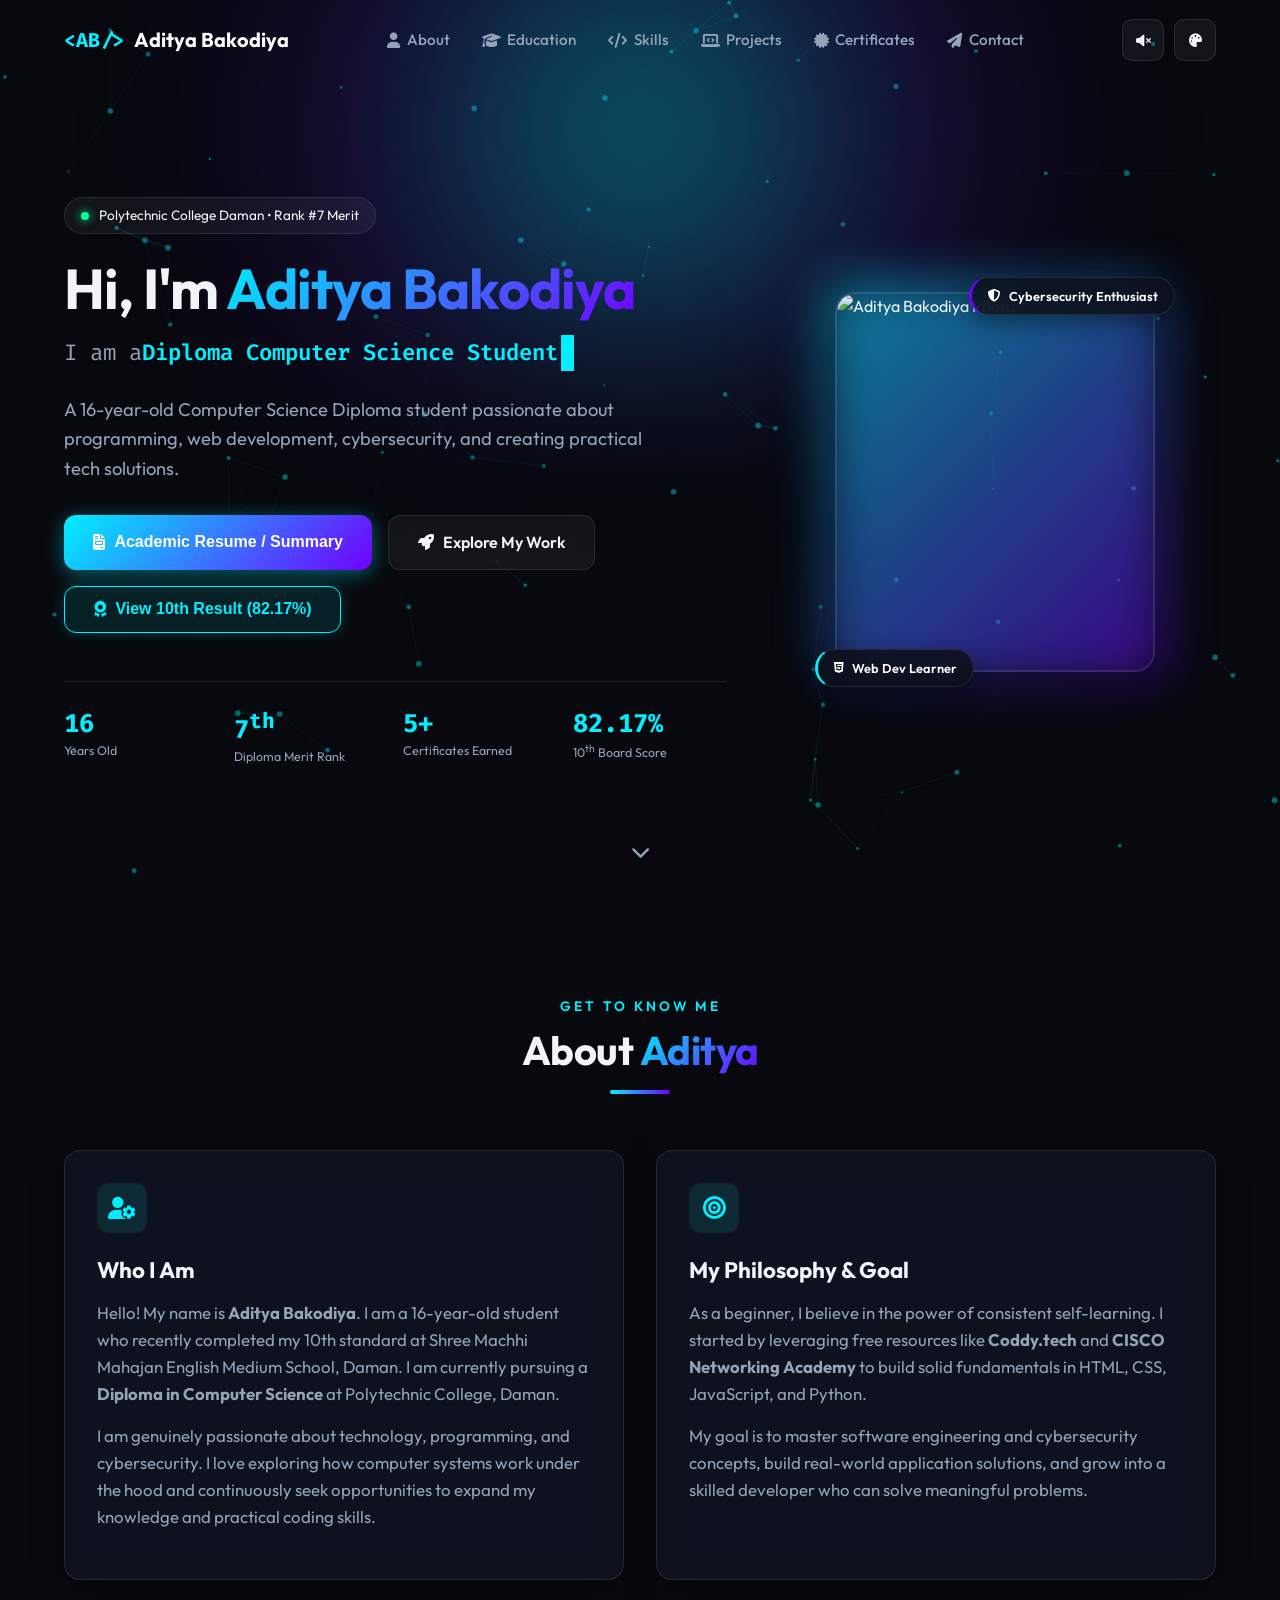
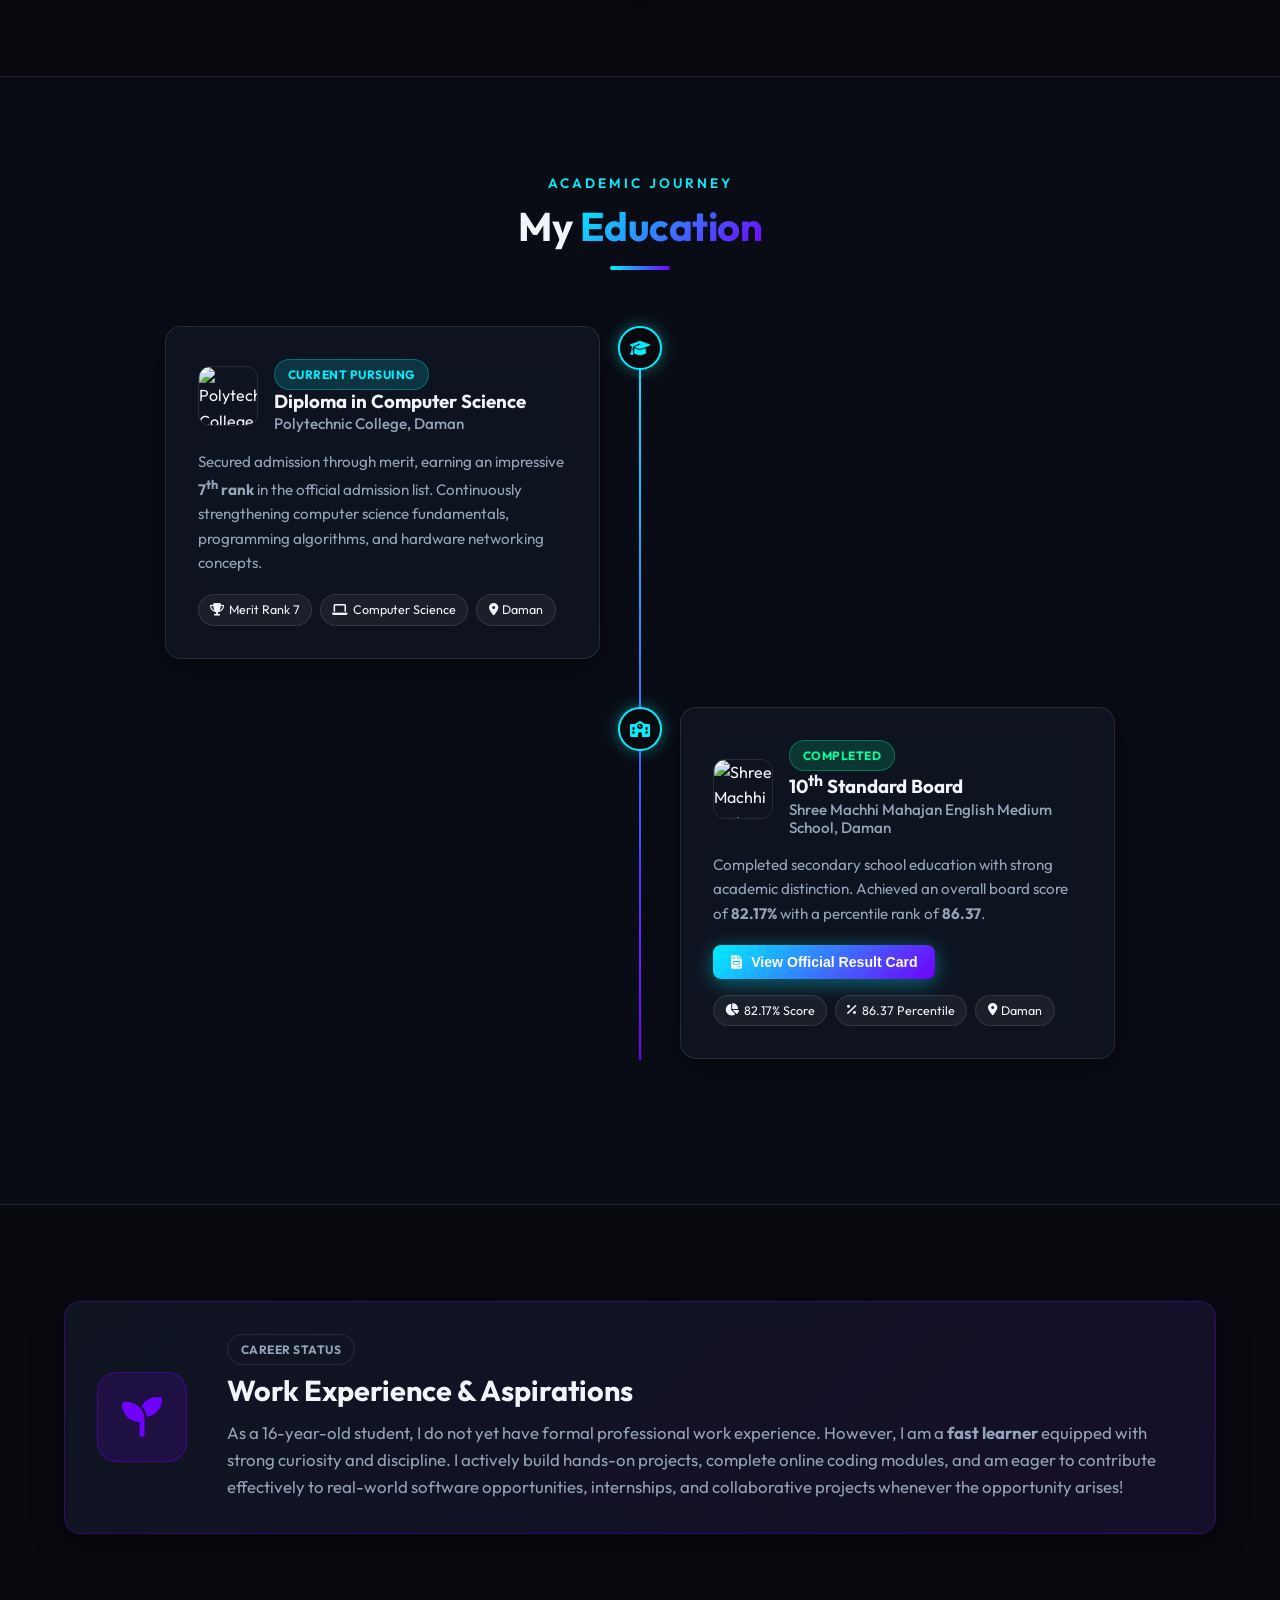
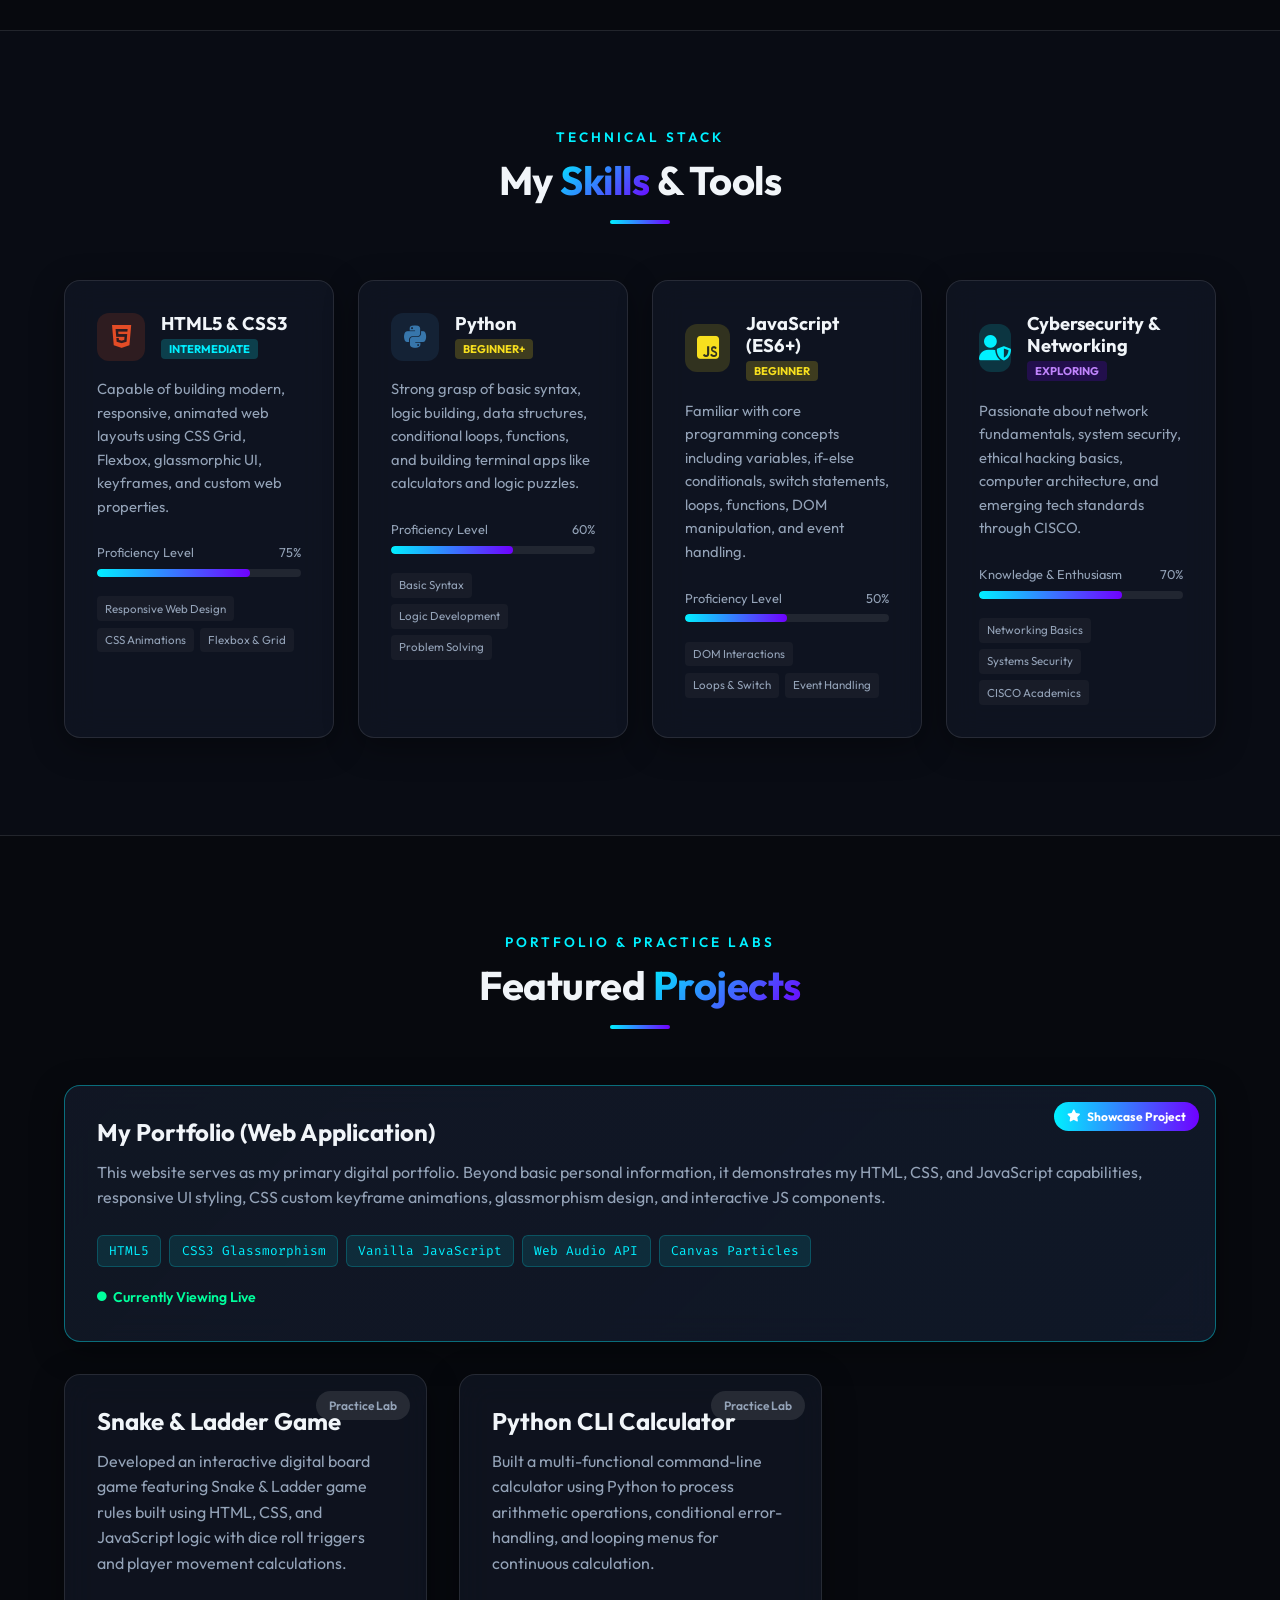
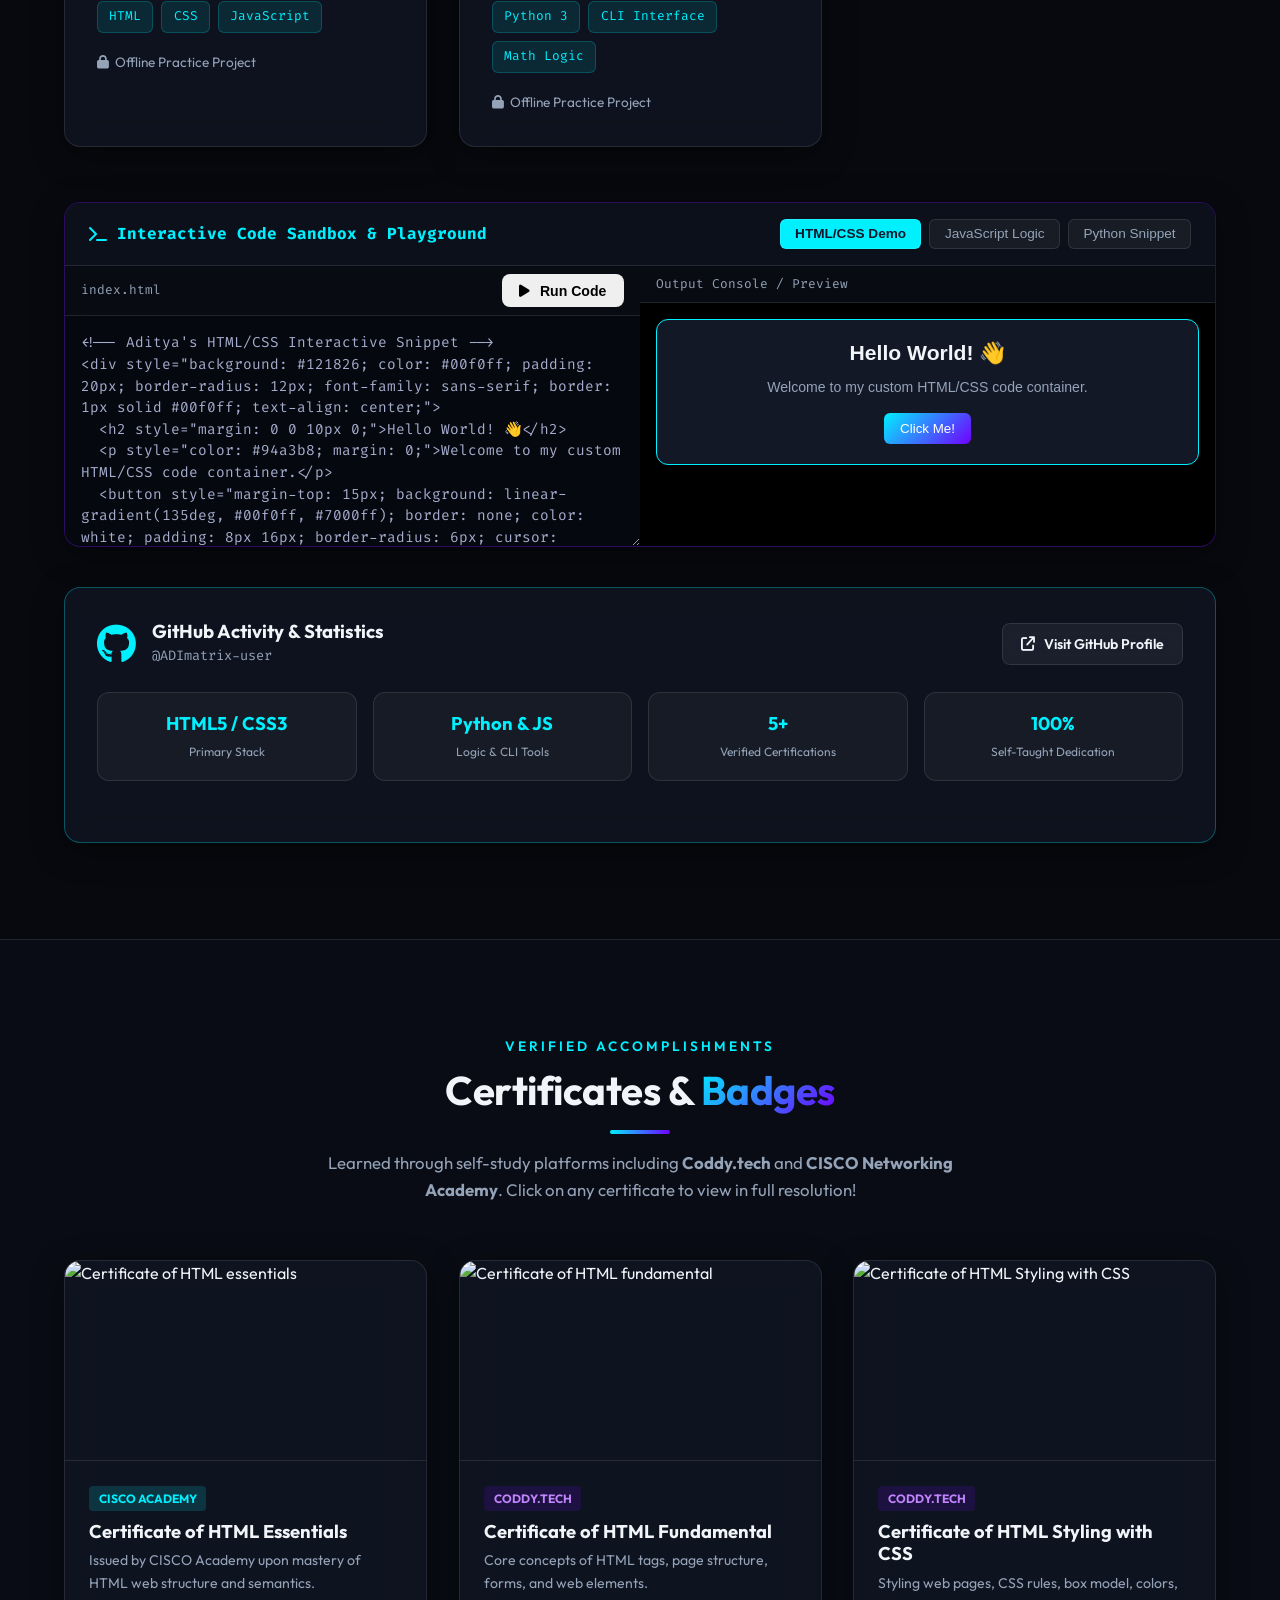
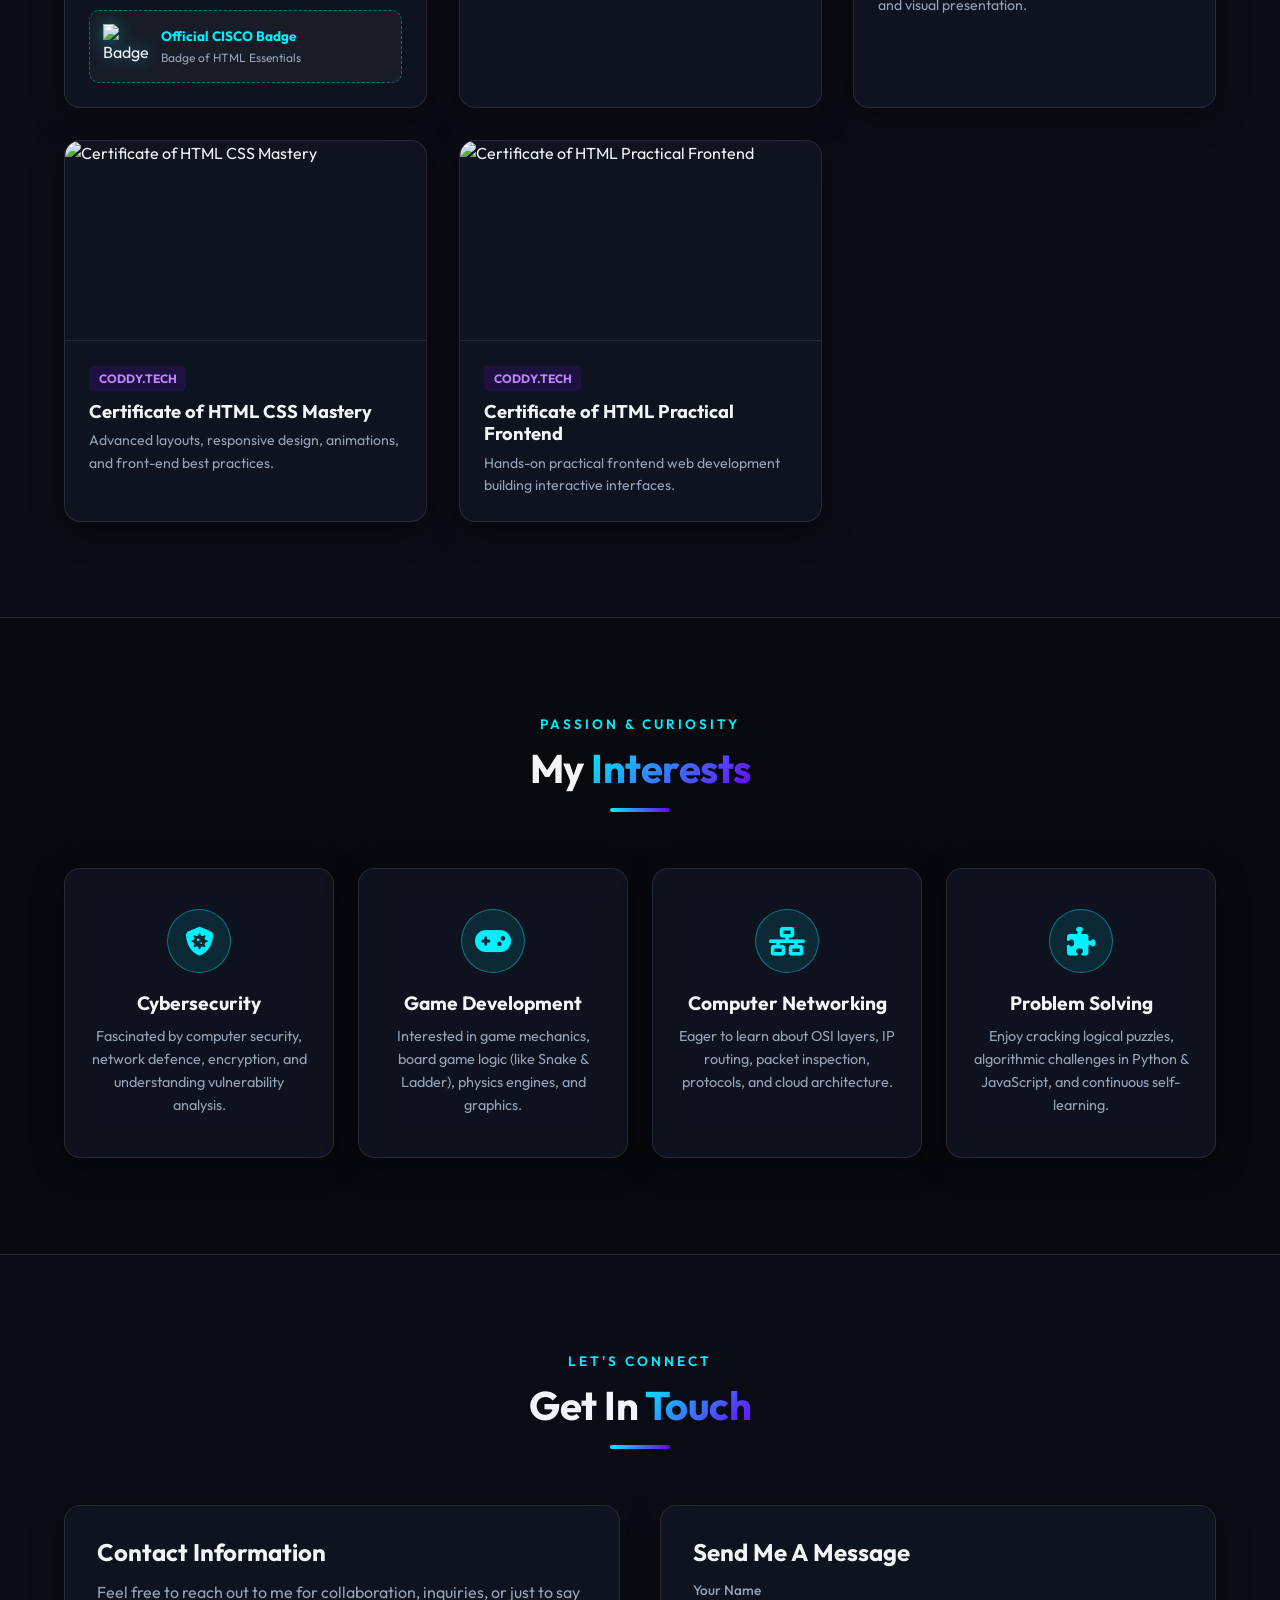
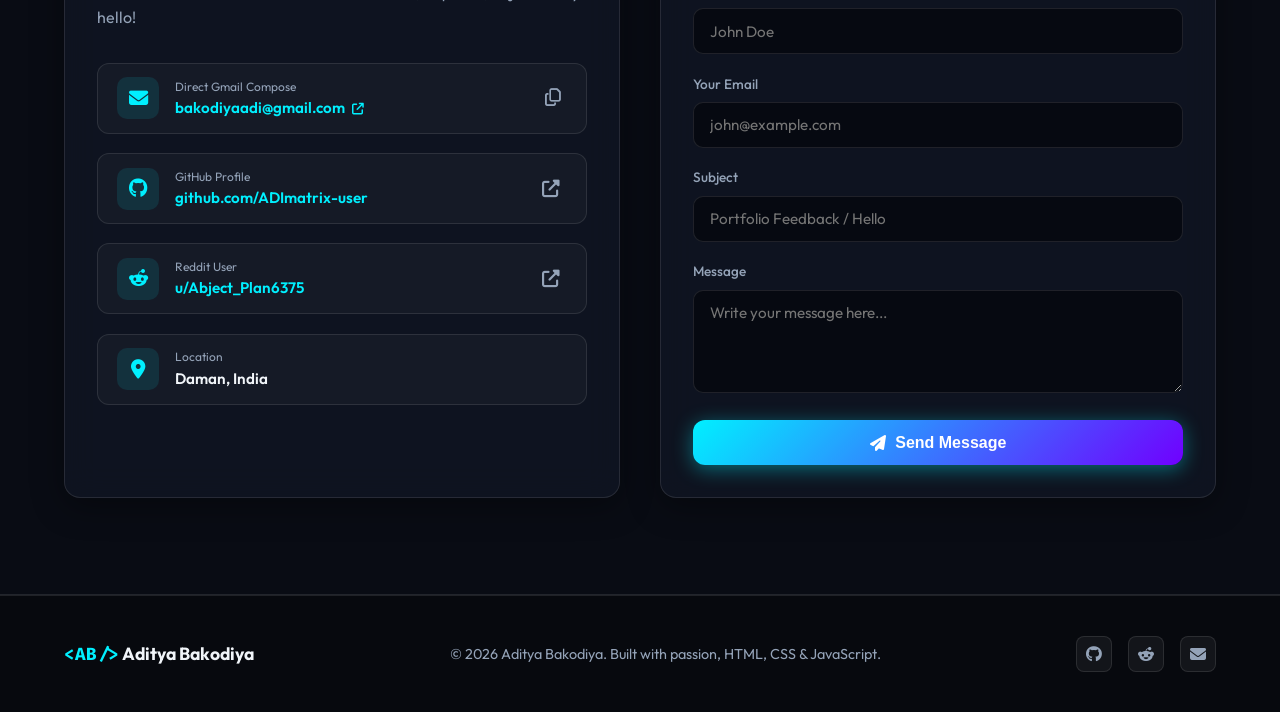
==== commit 8bc96e21: "Update index.html" ====
--- a/index.html
+++ b/index.html
@@ -1,13 +1,16 @@
 <!DOCTYPE html>
 <html lang="en">
+
 <head>
   <meta charset="UTF-8">
   <meta name="viewport" content="width=device-width, initial-scale=1.0">
-    <meta name="google-site-verification" content="r9qFsjKjcm6N4WR_D_9vuO_V-h5e2W-Ku5GJHXh8E8U" />
+  <meta name="google-site-verification" content="r9qFsjKjcm6N4WR_D_9vuO_V-h5e2W-Ku5GJHXh8E8U" />
   <!-- SEO Metadata for Google Search -->
   <title>Aditya Bakodiya | Official Portfolio - Computer Science Student, Daman</title>
-  <meta name="description" content="Official Portfolio of Aditya Bakodiya. 16-year-old Diploma in Computer Science student at Polytechnic College Daman. Exploring web development, HTML, CSS, JavaScript, Python, and Cybersecurity.">
-  <meta name="keywords" content="Aditya Bakodiya, Aditya Bakodiya Daman, Aditya Bakodiya Portfolio, Aditya Bakodiya Computer Science, Aditya Bakodiya Polytechnic Daman, Shree Machhi Mahajan School Daman">
+  <meta name="description"
+    content="Official Portfolio of Aditya Bakodiya. 16-year-old Diploma in Computer Science student at Polytechnic College Daman. Exploring web development, HTML, CSS, JavaScript, Python, and Cybersecurity.">
+  <meta name="keywords"
+    content="Aditya Bakodiya, Aditya Bakodiya Daman, Aditya Bakodiya Portfolio, Aditya Bakodiya Computer Science, Aditya Bakodiya Polytechnic Daman, Shree Machhi Mahajan School Daman">
   <meta name="author" content="Aditya Bakodiya">
   <meta name="robots" content="index, follow">
   <link rel="canonical" href="https://adimatrix-user.github.io/My-Portfolio/">
@@ -15,8 +18,10 @@
   <!-- OpenGraph / Social Media Metadata -->
   <meta property="og:type" content="website">
   <meta property="og:title" content="Aditya Bakodiya | Official Portfolio">
-  <meta property="og:description" content="Personal Portfolio of Aditya Bakodiya - Diploma Computer Science Student at Polytechnic College Daman. Merit Rank #7.">
-  <meta property="og:image" content="https://encrypted-tbn0.gstatic.com/images?q=tbn:ANd9GcRjcpDr9xQo2CM68XBeRrdkrm8vTNG2uFV89013jGejqA&s=10">
+  <meta property="og:description"
+    content="Personal Portfolio of Aditya Bakodiya - Diploma Computer Science Student at Polytechnic College Daman. Merit Rank #7.">
+  <meta property="og:image"
+    content="https://encrypted-tbn0.gstatic.com/images?q=tbn:ANd9GcRjcpDr9xQo2CM68XBeRrdkrm8vTNG2uFV89013jGejqA&s=10">
 
   <!-- Google JSON-LD Person Structured Data -->
   <script type="application/ld+json">
@@ -38,18 +43,21 @@
     "knowsAbout": ["HTML", "CSS", "JavaScript", "Python", "Cybersecurity", "Computer Science"]
   }
   </script>
-  
+
   <!-- Fonts -->
   <link rel="preconnect" href="https://fonts.googleapis.com">
   <link rel="preconnect" href="https://fonts.gstatic.com" crossorigin>
-  <link href="https://fonts.googleapis.com/css2?family=Outfit:wght@300;400;500;600;700;800&family=Fira+Code:wght@400;500;600&display=swap" rel="stylesheet">
-  
+  <link
+    href="https://fonts.googleapis.com/css2?family=Outfit:wght@300;400;500;600;700;800&family=Fira+Code:wght@400;500;600&display=swap"
+    rel="stylesheet">
+
   <!-- FontAwesome Icons -->
   <link rel="stylesheet" href="https://cdnjs.cloudflare.com/ajax/libs/font-awesome/6.4.0/css/all.min.css">
-  
+
   <!-- Custom Styles -->
   <link rel="stylesheet" href="style.css">
 </head>
+
 <body>
 
   <!-- Interactive Particle Background Canvas -->
@@ -95,19 +103,20 @@
           <span class="pulse-dot"></span>
           <span class="status-text">Polytechnic College Daman &bull; Rank #7 Merit</span>
         </div>
-        
+
         <h1 class="hero-title">
           Hi, I'm <span class="text-gradient">Aditya Bakodiya</span>
         </h1>
-        
+
         <div class="typewriter-container">
           <span class="typewriter-prefix">I am a </span>
           <span id="typewriter-text" class="typewriter-text"></span>
           <span class="cursor">&nbsp;</span>
         </div>
-        
+
         <p class="hero-description">
-          A 16-year-old Computer Science Diploma student passionate about programming, web development, cybersecurity, and creating practical tech solutions.
+          A 16-year-old Computer Science Diploma student passionate about programming, web development, cybersecurity,
+          and creating practical tech solutions.
         </p>
 
         <div class="hero-buttons">
@@ -145,9 +154,10 @@
       <div class="hero-visual">
         <div class="avatar-frame-wrapper" data-tilt>
           <div class="avatar-glow"></div>
-          <img src="https://encrypted-tbn0.gstatic.com/images?q=tbn:ANd9GcRjcpDr9xQo2CM68XBeRrdkrm8vTNG2uFV89013jGejqA&s=10" 
-               alt="Aditya Bakodiya Photo" class="avatar-img" id="my-avatar-img">
-          
+          <img
+            src="https://encrypted-tbn0.gstatic.com/images?q=tbn:ANd9GcRjcpDr9xQo2CM68XBeRrdkrm8vTNG2uFV89013jGejqA&s=10"
+            alt="Aditya Bakodiya Photo" class="avatar-img" id="my-avatar-img">
+
           <div class="avatar-badge badge-top">
             <i class="fa-solid fa-shield-halved"></i> Cybersecurity Enthusiast
           </div>
@@ -165,7 +175,7 @@
 
   <!-- Main Content Container -->
   <main>
-    
+
     <!-- About Me Section -->
     <section id="about" class="section">
       <div class="container">
@@ -180,10 +190,14 @@
             <div class="card-icon"><i class="fa-solid fa-user-gear"></i></div>
             <h3>Who I Am</h3>
             <p>
-              Hello! My name is <strong>Aditya Bakodiya</strong>. I am a 16-year-old student who recently completed my 10th standard at Shree Machhi Mahajan English Medium School, Daman. I am currently pursuing a <strong>Diploma in Computer Science</strong> at Polytechnic College, Daman.
+              Hello! My name is <strong>Aditya Bakodiya</strong>. I am a 16-year-old student who recently completed my
+              10th standard at Shree Machhi Mahajan English Medium School, Daman. I am currently pursuing a
+              <strong>Diploma in Computer Science</strong> at Polytechnic College, Daman.
             </p>
             <p>
-              I am genuinely passionate about technology, programming, and cybersecurity. I love exploring how computer systems work under the hood and continuously seek opportunities to expand my knowledge and practical coding skills.
+              I am genuinely passionate about technology, programming, and cybersecurity. I love exploring how computer
+              systems work under the hood and continuously seek opportunities to expand my knowledge and practical
+              coding skills.
             </p>
           </div>
 
@@ -191,10 +205,13 @@
             <div class="card-icon"><i class="fa-solid fa-bullseye"></i></div>
             <h3>My Philosophy & Goal</h3>
             <p>
-              As a beginner, I believe in the power of consistent self-learning. I started by leveraging free resources like <strong>Coddy.tech</strong> and <strong>CISCO Networking Academy</strong> to build solid fundamentals in HTML, CSS, JavaScript, and Python.
+              As a beginner, I believe in the power of consistent self-learning. I started by leveraging free resources
+              like <strong>Coddy.tech</strong> and <strong>CISCO Networking Academy</strong> to build solid fundamentals
+              in HTML, CSS, JavaScript, and Python.
             </p>
             <p>
-              My goal is to master software engineering and cybersecurity concepts, build real-world application solutions, and grow into a skilled developer who can solve meaningful problems.
+              My goal is to master software engineering and cybersecurity concepts, build real-world application
+              solutions, and grow into a skilled developer who can solve meaningful problems.
             </p>
           </div>
         </div>
@@ -211,13 +228,15 @@
         </div>
 
         <div class="timeline">
-          
+
           <!-- Timeline Item 1: Diploma -->
           <div class="timeline-item left">
             <div class="timeline-dot"><i class="fa-solid fa-graduation-cap"></i></div>
             <div class="glass-card timeline-content" data-tilt>
               <div class="timeline-header">
-                <img src="https://encrypted-tbn0.gstatic.com/images?q=tbn:ANd9GcQSA3_owKMUL1ejiLrfmd1aLWYRnpweARotw76G42lXpw&s=10" alt="Polytechnic College Daman" class="institution-img">
+                <img
+                  src="https://encrypted-tbn0.gstatic.com/images?q=tbn:ANd9GcQSA3_owKMUL1ejiLrfmd1aLWYRnpweARotw76G42lXpw&s=10"
+                  alt="Polytechnic College Daman" class="institution-img">
                 <div>
                   <span class="badge badge-accent">Current Pursuing</span>
                   <h3>Diploma in Computer Science</h3>
@@ -225,7 +244,9 @@
                 </div>
               </div>
               <p class="timeline-description">
-                Secured admission through merit, earning an impressive <strong>7<sup>th</sup> rank</strong> in the official admission list. Continuously strengthening computer science fundamentals, programming algorithms, and hardware networking concepts.
+                Secured admission through merit, earning an impressive <strong>7<sup>th</sup> rank</strong> in the
+                official admission list. Continuously strengthening computer science fundamentals, programming
+                algorithms, and hardware networking concepts.
               </p>
               <div class="timeline-highlights">
                 <span class="tag"><i class="fa-solid fa-trophy"></i> Merit Rank 7</span>
@@ -240,7 +261,8 @@
             <div class="timeline-dot"><i class="fa-solid fa-school"></i></div>
             <div class="glass-card timeline-content" data-tilt>
               <div class="timeline-header">
-                <img src="https://plain-apac-prod-public.komododecks.com/202607/15/23j84yqVu6xcOYhljLIA/image.png" alt="Shree Machhi Mahajan School Daman" class="institution-img">
+                <img src="https://plain-apac-prod-public.komododecks.com/202607/15/23j84yqVu6xcOYhljLIA/image.png"
+                  alt="Shree Machhi Mahajan School Daman" class="institution-img">
                 <div>
                   <span class="badge badge-success">Completed</span>
                   <h3>10<sup>th</sup> Standard Board</h3>
@@ -248,7 +270,8 @@
                 </div>
               </div>
               <p class="timeline-description">
-                Completed secondary school education with strong academic distinction. Achieved an overall board score of <strong>82.17%</strong> with a percentile rank of <strong>86.37</strong>.
+                Completed secondary school education with strong academic distinction. Achieved an overall board score
+                of <strong>82.17%</strong> with a percentile rank of <strong>86.37</strong>.
               </p>
               <div class="timeline-actions">
                 <button id="btn-open-result" class="btn btn-sm btn-primary">
@@ -278,7 +301,10 @@
             <span class="badge badge-outline">Career Status</span>
             <h2>Work Experience & Aspirations</h2>
             <p>
-              As a 16-year-old student, I do not yet have formal professional work experience. However, I am a <strong>fast learner</strong> equipped with strong curiosity and discipline. I actively build hands-on projects, complete online coding modules, and am eager to contribute effectively to real-world software opportunities, internships, and collaborative projects whenever the opportunity arises!
+              As a 16-year-old student, I do not yet have formal professional work experience. However, I am a
+              <strong>fast learner</strong> equipped with strong curiosity and discipline. I actively build hands-on
+              projects, complete online coding modules, and am eager to contribute effectively to real-world software
+              opportunities, internships, and collaborative projects whenever the opportunity arises!
             </p>
           </div>
         </div>
@@ -295,7 +321,7 @@
         </div>
 
         <div class="skills-grid">
-          
+
           <!-- HTML & CSS Skill Card -->
           <div class="glass-card skill-card" data-tilt>
             <div class="skill-head">
@@ -306,7 +332,8 @@
               </div>
             </div>
             <p class="skill-desc">
-              Capable of building modern, responsive, animated web layouts using CSS Grid, Flexbox, glassmorphic UI, keyframes, and custom web properties.
+              Capable of building modern, responsive, animated web layouts using CSS Grid, Flexbox, glassmorphic UI,
+              keyframes, and custom web properties.
             </p>
             <div class="progress-bar-container">
               <div class="progress-info">
@@ -334,7 +361,8 @@
               </div>
             </div>
             <p class="skill-desc">
-              Strong grasp of basic syntax, logic building, data structures, conditional loops, functions, and building terminal apps like calculators and logic puzzles.
+              Strong grasp of basic syntax, logic building, data structures, conditional loops, functions, and building
+              terminal apps like calculators and logic puzzles.
             </p>
             <div class="progress-bar-container">
               <div class="progress-info">
@@ -362,7 +390,8 @@
               </div>
             </div>
             <p class="skill-desc">
-              Familiar with core programming concepts including variables, if-else conditionals, switch statements, loops, functions, DOM manipulation, and event handling.
+              Familiar with core programming concepts including variables, if-else conditionals, switch statements,
+              loops, functions, DOM manipulation, and event handling.
             </p>
             <div class="progress-bar-container">
               <div class="progress-info">
@@ -390,7 +419,8 @@
               </div>
             </div>
             <p class="skill-desc">
-              Passionate about network fundamentals, system security, ethical hacking basics, computer architecture, and emerging tech standards through CISCO.
+              Passionate about network fundamentals, system security, ethical hacking basics, computer architecture, and
+              emerging tech standards through CISCO.
             </p>
             <div class="progress-bar-container">
               <div class="progress-info">
@@ -422,14 +452,16 @@
         </div>
 
         <div class="projects-grid">
-          
+
           <!-- Featured Project Card: My Portfolio -->
           <div class="glass-card project-card featured-project" data-tilt>
             <div class="project-badge"><i class="fa-solid fa-star"></i> Showcase Project</div>
             <div class="project-content">
               <h3>My Portfolio (Web Application)</h3>
               <p class="project-text">
-                This website serves as my primary digital portfolio. Beyond basic personal information, it demonstrates my HTML, CSS, and JavaScript capabilities, responsive UI styling, CSS custom keyframe animations, glassmorphism design, and interactive JS components.
+                This website serves as my primary digital portfolio. Beyond basic personal information, it demonstrates
+                my HTML, CSS, and JavaScript capabilities, responsive UI styling, CSS custom keyframe animations,
+                glassmorphism design, and interactive JS components.
               </p>
               <div class="project-tech-stack">
                 <span class="tech-tag">HTML5</span>
@@ -450,7 +482,8 @@
             <div class="project-content">
               <h3>Snake & Ladder Game</h3>
               <p class="project-text">
-                Developed an interactive digital board game featuring Snake & Ladder game rules built using HTML, CSS, and JavaScript logic with dice roll triggers and player movement calculations.
+                Developed an interactive digital board game featuring Snake & Ladder game rules built using HTML, CSS,
+                and JavaScript logic with dice roll triggers and player movement calculations.
               </p>
               <div class="project-tech-stack">
                 <span class="tech-tag">HTML</span>
@@ -469,7 +502,8 @@
             <div class="project-content">
               <h3>Python CLI Calculator</h3>
               <p class="project-text">
-                Built a multi-functional command-line calculator using Python to process arithmetic operations, conditional error-handling, and looping menus for continuous calculation.
+                Built a multi-functional command-line calculator using Python to process arithmetic operations,
+                conditional error-handling, and looping menus for continuous calculation.
               </p>
               <div class="project-tech-stack">
                 <span class="tech-tag">Python 3</span>
@@ -501,7 +535,8 @@
             <div class="code-editor-area">
               <div class="editor-header">
                 <span id="editor-filename">index.html</span>
-                <button id="run-code-btn" class="btn btn-sm btn-accent"><i class="fa-solid fa-play"></i> Run Code</button>
+                <button id="run-code-btn" class="btn btn-sm btn-accent"><i class="fa-solid fa-play"></i> Run
+                  Code</button>
               </div>
               <textarea id="code-input" class="code-textarea" spellcheck="false"></textarea>
             </div>
@@ -549,12 +584,12 @@
           </div>
 
           <div class="github-embed-container">
-            <img src="https://github-readme-stats.vercel.app/api?username=ADImatrix-user&show_icons=true&theme=dark&bg_color=0c101a&title_color=00f0ff&text_color=94a3b8&icon_color=7000ff&border_color=1e293b" 
-                 alt="Aditya's GitHub Stats" class="gh-embed-img" 
-                 onerror="this.style.display='none'">
-            <img src="https://github-readme-stats.vercel.app/api/top-langs/?username=ADImatrix-user&layout=compact&theme=dark&bg_color=0c101a&title_color=00f0ff&text_color=94a3b8&border_color=1e293b" 
-                 alt="Aditya's Top Languages" class="gh-embed-img"
-                 onerror="this.style.display='none'">
+            <img
+              src="https://github-readme-stats.vercel.app/api?username=ADImatrix-user&show_icons=true&theme=dark&bg_color=0c101a&title_color=00f0ff&text_color=94a3b8&icon_color=7000ff&border_color=1e293b"
+              alt="Aditya's GitHub Stats" class="gh-embed-img" onerror="this.style.display='none'">
+            <img
+              src="https://github-readme-stats.vercel.app/api/top-langs/?username=ADImatrix-user&layout=compact&theme=dark&bg_color=0c101a&title_color=00f0ff&text_color=94a3b8&border_color=1e293b"
+              alt="Aditya's Top Languages" class="gh-embed-img" onerror="this.style.display='none'">
           </div>
         </div>
 
@@ -569,16 +604,20 @@
           <h2 class="section-title">Certificates & <span class="text-gradient">Badges</span></h2>
           <div class="header-line"></div>
           <p class="section-intro">
-            Learned through self-study platforms including <strong>Coddy.tech</strong> and <strong>CISCO Networking Academy</strong>. Click on any certificate to view in full resolution!
+            Learned through self-study platforms including <strong>Coddy.tech</strong> and <strong>CISCO Networking
+              Academy</strong>. Click on any certificate to view in full resolution!
           </p>
         </div>
 
         <div class="certificates-grid">
-          
+
           <!-- Cert 1: CISCO HTML Essentials + Badge -->
-          <div class="glass-card cert-card" data-tilt data-cert-img="https://plain-apac-prod-public.komododecks.com/202608/01/auHotId3duFfjETR1nSH/image.png" data-cert-title="Certificate of HTML essentials (CISCO)">
+          <div class="glass-card cert-card" data-tilt
+            data-cert-img="https://plain-apac-prod-public.komododecks.com/202608/01/auHotId3duFfjETR1nSH/image.png"
+            data-cert-title="Certificate of HTML essentials (CISCO)">
             <div class="cert-img-wrapper">
-              <img src="https://plain-apac-prod-public.komododecks.com/202608/01/auHotId3duFfjETR1nSH/image.png" alt="Certificate of HTML essentials" class="cert-img">
+              <img src="https://plain-apac-prod-public.komododecks.com/202608/01/auHotId3duFfjETR1nSH/image.png"
+                alt="Certificate of HTML essentials" class="cert-img">
               <div class="cert-overlay">
                 <i class="fa-solid fa-magnifying-glass-plus"></i> View Certificate
               </div>
@@ -587,9 +626,10 @@
               <span class="platform-tag cisco-tag">CISCO Academy</span>
               <h3>Certificate of HTML Essentials</h3>
               <p>Issued by CISCO Academy upon mastery of HTML web structure and semantics.</p>
-              
+
               <div class="badge-feature-box">
-                <img src="https://plain-apac-prod-public.komododecks.com/202608/01/Psgafiuv9eC30fDksVPW/image.png" alt="Badge of HTML essentials by CISCO" class="cisco-badge-img">
+                <img src="https://plain-apac-prod-public.komododecks.com/202608/01/Psgafiuv9eC30fDksVPW/image.png"
+                  alt="Badge of HTML essentials by CISCO" class="cisco-badge-img">
                 <div>
                   <strong>Official CISCO Badge</strong>
                   <p>Badge of HTML Essentials</p>
@@ -599,9 +639,12 @@
           </div>
 
           <!-- Cert 2: Coddy HTML Fundamental -->
-          <div class="glass-card cert-card" data-tilt data-cert-img="https://plain-apac-prod-public.komododecks.com/202607/15/I9vmQEvogqGAbwvgnjGG/image.png" data-cert-title="Certificate of HTML Fundamental">
+          <div class="glass-card cert-card" data-tilt
+            data-cert-img="https://plain-apac-prod-public.komododecks.com/202607/15/I9vmQEvogqGAbwvgnjGG/image.png"
+            data-cert-title="Certificate of HTML Fundamental">
             <div class="cert-img-wrapper">
-              <img src="https://plain-apac-prod-public.komododecks.com/202607/15/I9vmQEvogqGAbwvgnjGG/image.png" alt="Certificate of HTML fundamental" class="cert-img">
+              <img src="https://plain-apac-prod-public.komododecks.com/202607/15/I9vmQEvogqGAbwvgnjGG/image.png"
+                alt="Certificate of HTML fundamental" class="cert-img">
               <div class="cert-overlay">
                 <i class="fa-solid fa-magnifying-glass-plus"></i> View Certificate
               </div>
@@ -614,9 +657,12 @@
           </div>
 
           <!-- Cert 3: Coddy HTML Styling with CSS -->
-          <div class="glass-card cert-card" data-tilt data-cert-img="https://plain-apac-prod-public.komododecks.com/202607/15/2REyMuX39Bx1WCQEY480/image.png" data-cert-title="Certificate of HTML Styling with CSS">
+          <div class="glass-card cert-card" data-tilt
+            data-cert-img="https://plain-apac-prod-public.komododecks.com/202607/15/2REyMuX39Bx1WCQEY480/image.png"
+            data-cert-title="Certificate of HTML Styling with CSS">
             <div class="cert-img-wrapper">
-              <img src="https://plain-apac-prod-public.komododecks.com/202607/15/2REyMuX39Bx1WCQEY480/image.png" alt="Certificate of HTML Styling with CSS" class="cert-img">
+              <img src="https://plain-apac-prod-public.komododecks.com/202607/15/2REyMuX39Bx1WCQEY480/image.png"
+                alt="Certificate of HTML Styling with CSS" class="cert-img">
               <div class="cert-overlay">
                 <i class="fa-solid fa-magnifying-glass-plus"></i> View Certificate
               </div>
@@ -629,9 +675,12 @@
           </div>
 
           <!-- Cert 4: Coddy HTML CSS Mastery -->
-          <div class="glass-card cert-card" data-tilt data-cert-img="https://plain-apac-prod-public.komododecks.com/202607/15/ZMc8P6Jx53fToXTpOZxH/image.png" data-cert-title="Certificate of HTML CSS Mastery">
+          <div class="glass-card cert-card" data-tilt
+            data-cert-img="https://plain-apac-prod-public.komododecks.com/202607/15/ZMc8P6Jx53fToXTpOZxH/image.png"
+            data-cert-title="Certificate of HTML CSS Mastery">
             <div class="cert-img-wrapper">
-              <img src="https://plain-apac-prod-public.komododecks.com/202607/15/ZMc8P6Jx53fToXTpOZxH/image.png" alt="Certificate of HTML CSS Mastery" class="cert-img">
+              <img src="https://plain-apac-prod-public.komododecks.com/202607/15/ZMc8P6Jx53fToXTpOZxH/image.png"
+                alt="Certificate of HTML CSS Mastery" class="cert-img">
               <div class="cert-overlay">
                 <i class="fa-solid fa-magnifying-glass-plus"></i> View Certificate
               </div>
@@ -644,9 +693,12 @@
           </div>
 
           <!-- Cert 5: Coddy HTML Practical Frontend -->
-          <div class="glass-card cert-card" data-tilt data-cert-img="https://plain-apac-prod-public.komododecks.com/202607/21/eEyIvHzoxt4ttSmMPjIL/image.png" data-cert-title="Certificate of HTML Practical Frontend">
+          <div class="glass-card cert-card" data-tilt
+            data-cert-img="https://plain-apac-prod-public.komododecks.com/202607/21/eEyIvHzoxt4ttSmMPjIL/image.png"
+            data-cert-title="Certificate of HTML Practical Frontend">
             <div class="cert-img-wrapper">
-              <img src="https://plain-apac-prod-public.komododecks.com/202607/21/eEyIvHzoxt4ttSmMPjIL/image.png" alt="Certificate of HTML Practical Frontend" class="cert-img">
+              <img src="https://plain-apac-prod-public.komododecks.com/202607/21/eEyIvHzoxt4ttSmMPjIL/image.png"
+                alt="Certificate of HTML Practical Frontend" class="cert-img">
               <div class="cert-overlay">
                 <i class="fa-solid fa-magnifying-glass-plus"></i> View Certificate
               </div>
@@ -675,7 +727,8 @@
           <div class="glass-card interest-box" data-tilt>
             <div class="interest-icon"><i class="fa-solid fa-shield-virus"></i></div>
             <h3>Cybersecurity</h3>
-            <p>Fascinated by computer security, network defence, encryption, and understanding vulnerability analysis.</p>
+            <p>Fascinated by computer security, network defence, encryption, and understanding vulnerability analysis.
+            </p>
           </div>
 
           <div class="glass-card interest-box" data-tilt>
@@ -693,7 +746,8 @@
           <div class="glass-card interest-box" data-tilt>
             <div class="interest-icon"><i class="fa-solid fa-puzzle-piece"></i></div>
             <h3>Problem Solving</h3>
-            <p>Enjoy cracking logical puzzles, algorithmic challenges in Python & JavaScript, and continuous self-learning.</p>
+            <p>Enjoy cracking logical puzzles, algorithmic challenges in Python & JavaScript, and continuous
+              self-learning.</p>
           </div>
         </div>
       </div>
@@ -709,20 +763,22 @@
         </div>
 
         <div class="contact-wrapper">
-          
+
           <div class="glass-card contact-info-card" data-tilt>
             <h3>Contact Information</h3>
             <p>Feel free to reach out to me for collaboration, inquiries, or just to say hello!</p>
 
             <div class="contact-items">
-              
+
               <!-- Gmail -->
               <div class="contact-item">
                 <div class="c-icon"><i class="fa-solid fa-envelope"></i></div>
                 <div class="c-detail">
                   <span class="c-label">Direct Gmail Compose</span>
-                  <a href="https://mail.google.com/mail/?view=cm&fs=1&to=bakodiyaadi@gmail.com" target="_blank" class="c-value gmail-direct-link" title="Open directly in Gmail">
-                    bakodiyaadi@gmail.com <i class="fa-solid fa-arrow-up-right-from-square" style="font-size: 0.75rem; margin-left: 4px;"></i>
+                  <a href="https://mail.google.com/mail/?view=cm&fs=1&to=bakodiyaadi@gmail.com" target="_blank"
+                    class="c-value gmail-direct-link" title="Open directly in Gmail">
+                    bakodiyaadi@gmail.com <i class="fa-solid fa-arrow-up-right-from-square"
+                      style="font-size: 0.75rem; margin-left: 4px;"></i>
                   </a>
                 </div>
                 <button class="btn-copy" id="btn-copy-email" title="Copy Email Address">
@@ -735,7 +791,8 @@
                 <div class="c-icon"><i class="fa-brands fa-github"></i></div>
                 <div class="c-detail">
                   <span class="c-label">GitHub Profile</span>
-                  <a href="https://github.com/ADImatrix-user" target="_blank" class="c-value">github.com/ADImatrix-user</a>
+                  <a href="https://github.com/ADImatrix-user" target="_blank"
+                    class="c-value">github.com/ADImatrix-user</a>
                 </div>
                 <a href="https://github.com/ADImatrix-user" target="_blank" class="btn-external">
                   <i class="fa-solid fa-up-right-from-square"></i>
@@ -747,7 +804,8 @@
                 <div class="c-icon"><i class="fa-brands fa-reddit-alien"></i></div>
                 <div class="c-detail">
                   <span class="c-label">Reddit User</span>
-                  <a href="https://www.reddit.com/user/Abject_Plan6375/" target="_blank" class="c-value">u/Abject_Plan6375</a>
+                  <a href="https://www.reddit.com/user/Abject_Plan6375/" target="_blank"
+                    class="c-value">u/Abject_Plan6375</a>
                 </div>
                 <a href="https://www.reddit.com/user/Abject_Plan6375/" target="_blank" class="btn-external">
                   <i class="fa-solid fa-up-right-from-square"></i>
@@ -774,7 +832,7 @@
                 <label for="form-name">Your Name</label>
                 <input type="text" id="form-name" placeholder="John Doe" required>
               </div>
-              
+
               <div class="form-group">
                 <label for="form-email">Your Email</label>
                 <input type="email" id="form-email" placeholder="john@example.com" required>
@@ -810,8 +868,10 @@
       </div>
       <p>&copy; <span id="current-year">2026</span> Aditya Bakodiya. Built with passion, HTML, CSS & JavaScript.</p>
       <div class="footer-socials">
-        <a href="https://github.com/ADImatrix-user" target="_blank" aria-label="GitHub"><i class="fa-brands fa-github"></i></a>
-        <a href="https://www.reddit.com/user/Abject_Plan6375/" target="_blank" aria-label="Reddit"><i class="fa-brands fa-reddit-alien"></i></a>
+        <a href="https://github.com/ADImatrix-user" target="_blank" aria-label="GitHub"><i
+            class="fa-brands fa-github"></i></a>
+        <a href="https://www.reddit.com/user/Abject_Plan6375/" target="_blank" aria-label="Reddit"><i
+            class="fa-brands fa-reddit-alien"></i></a>
         <a href="mailto:bakodiyaadi@gmail.com" aria-label="Email"><i class="fa-solid fa-envelope"></i></a>
       </div>
     </div>
@@ -862,11 +922,15 @@
           <h4>Performance Breakdown</h4>
           <div class="score-bar-item">
             <span>Overall Score (82.17%)</span>
-            <div class="progress-track"><div class="progress-fill" style="width: 82.17%;"></div></div>
+            <div class="progress-track">
+              <div class="progress-fill" style="width: 82.17%;"></div>
+            </div>
           </div>
           <div class="score-bar-item">
             <span>Percentile Rank (86.37)</span>
-            <div class="progress-track"><div class="progress-fill" style="width: 86.37%; background: var(--accent-color);"></div></div>
+            <div class="progress-track">
+              <div class="progress-fill" style="width: 86.37%; background: var(--accent-color);"></div>
+            </div>
           </div>
         </div>
       </div>
@@ -878,30 +942,39 @@
     <div class="modal-container score-modal-container" style="max-width: 820px; width: 92%;">
       <button id="resume-modal-close-btn" class="modal-close" aria-label="Close resume modal">&times;</button>
       <div class="modal-body" id="resume-printable-area">
-        
-        <div class="resume-modal-header" style="text-align: center; border-bottom: 1px solid var(--glass-border); padding-bottom: 1rem; margin-bottom: 1.2rem;">
-          <h2 style="font-size: 1.8rem; color: var(--primary-color); margin-bottom: 0.2rem;">Aditya Bakodiya &mdash; Official Resume</h2>
-          <p style="color: var(--text-muted); font-size: 0.95rem;">Diploma in Computer Science Student &bull; Aspiring Software Developer</p>
+
+        <div class="resume-modal-header"
+          style="text-align: center; border-bottom: 1px solid var(--glass-border); padding-bottom: 1rem; margin-bottom: 1.2rem;">
+          <h2 style="font-size: 1.8rem; color: var(--primary-color); margin-bottom: 0.2rem;">Aditya Bakodiya &mdash;
+            Official Resume</h2>
+          <p style="color: var(--text-muted); font-size: 0.95rem;">Diploma in Computer Science Student &bull; Aspiring
+            Software Developer</p>
           <p style="color: var(--primary-color); font-size: 0.85rem; margin-top: 0.3rem;">
-            <i class="fa-solid fa-location-dot"></i> Daman, India &bull; <i class="fa-solid fa-envelope"></i> bakodiyaadi@gmail.com
+            <i class="fa-solid fa-location-dot"></i> Daman, India &bull; <i class="fa-solid fa-envelope"></i>
+            bakodiyaadi@gmail.com
           </p>
         </div>
 
         <!-- Embedded Interactive PDF Viewer -->
-        <div class="resume-pdf-box" style="width: 100%; height: 500px; border-radius: 12px; overflow: hidden; border: 1px solid var(--glass-border); margin-bottom: 1.5rem; background: #1a1e29;">
-          <iframe src="Aditya_Bakodiya_Resume.pdf" width="100%" height="100%" style="border: none;" title="Aditya Bakodiya Resume PDF">
-            <p style="color: var(--text-muted); padding: 1rem; text-align: center;">Your browser does not support inline PDF preview. Please use the button below to view or download the PDF.</p>
+        <div class="resume-pdf-box"
+          style="width: 100%; height: 500px; border-radius: 12px; overflow: hidden; border: 1px solid var(--glass-border); margin-bottom: 1.5rem; background: #1a1e29;">
+          <iframe src="Aditya_Bakodiya_Resume.pdf" width="100%" height="100%" style="border: none;"
+            title="Aditya Bakodiya Resume PDF">
+            <p style="color: var(--text-muted); padding: 1rem; text-align: center;">Your browser does not support inline
+              PDF preview. Please use the button below to view or download the PDF.</p>
           </iframe>
         </div>
 
         <div style="display: flex; gap: 1rem; justify-content: center; flex-wrap: wrap;" class="no-print">
-          <a href="Aditya_Bakodiya_Resume.pdf" download="Aditya_Bakodiya_Resume.pdf" target="_blank" class="btn btn-primary btn-sm" id="btn-download-official-pdf">
+          <a href="Aditya_Bakodiya_Resume.pdf" download="Aditya_Bakodiya_Resume.pdf" target="_blank"
+            class="btn btn-primary btn-sm" id="btn-download-official-pdf">
             <i class="fa-solid fa-file-arrow-down"></i> Download Official PDF
           </a>
           <button id="btn-print-resume" class="btn btn-glass btn-sm">
             <i class="fa-solid fa-print"></i> Open / Print PDF
           </button>
-          <a href="https://mail.google.com/mail/?view=cm&fs=1&to=bakodiyaadi@gmail.com" target="_blank" class="btn btn-glass btn-sm">
+          <a href="https://mail.google.com/mail/?view=cm&fs=1&to=bakodiyaadi@gmail.com" target="_blank"
+            class="btn btn-glass btn-sm">
             <i class="fa-solid fa-paper-plane"></i> Contact Aditya
 
           </a>
@@ -917,6 +990,5 @@
   <!-- Custom Script -->
   <script src="script.js"></script>
 </body>
+
 </html>
-
-
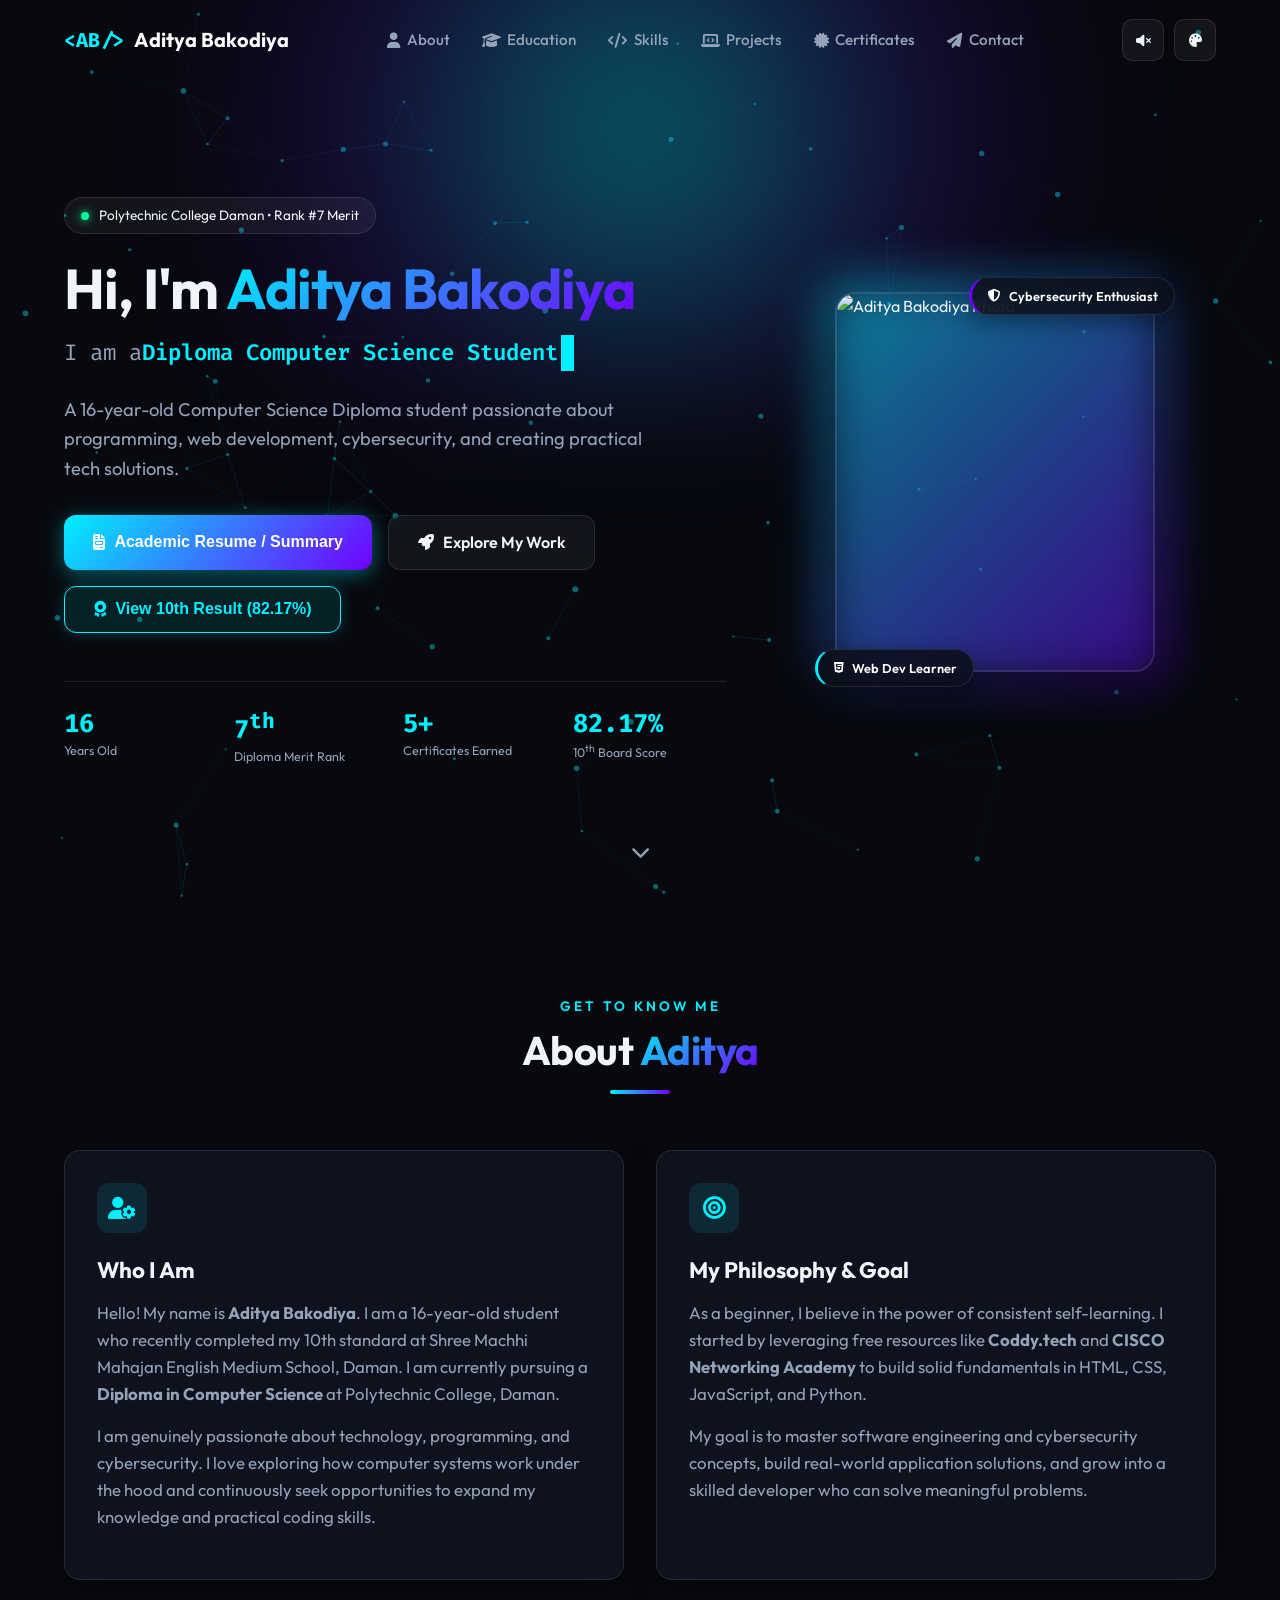
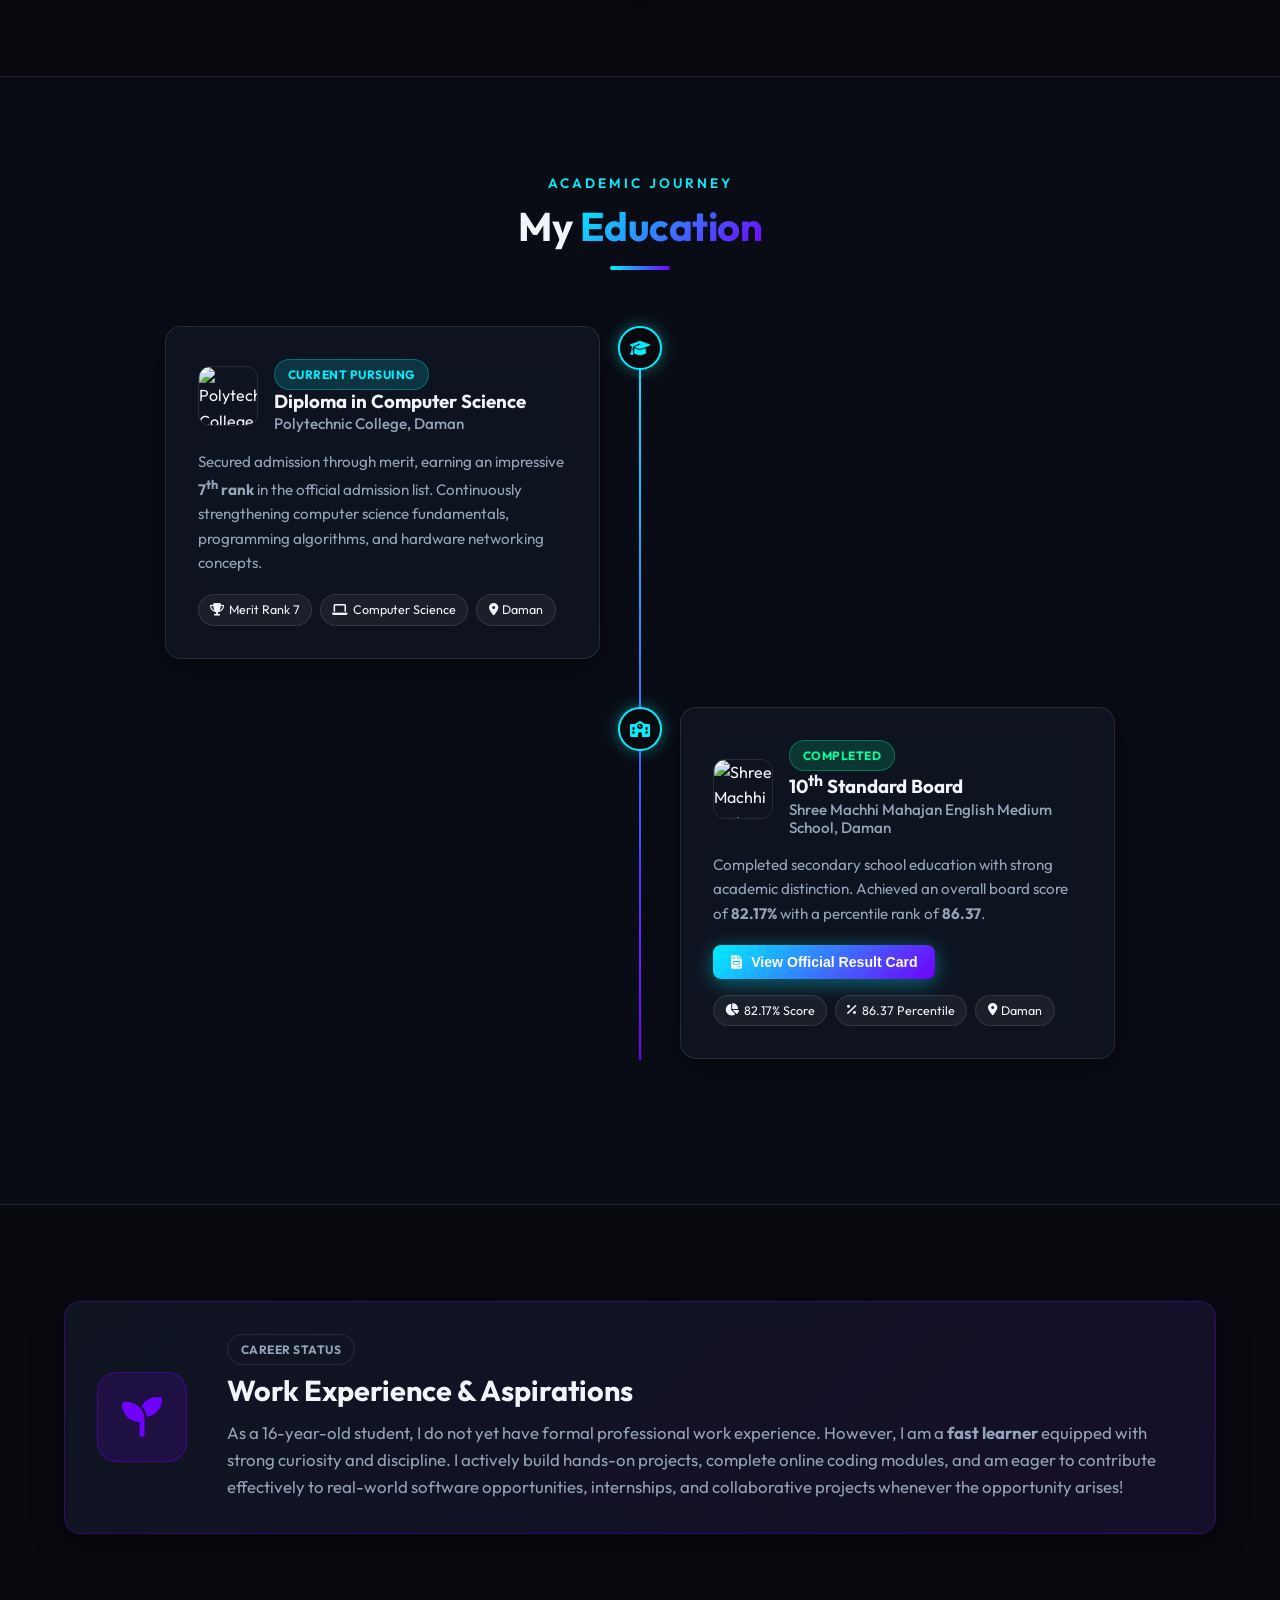
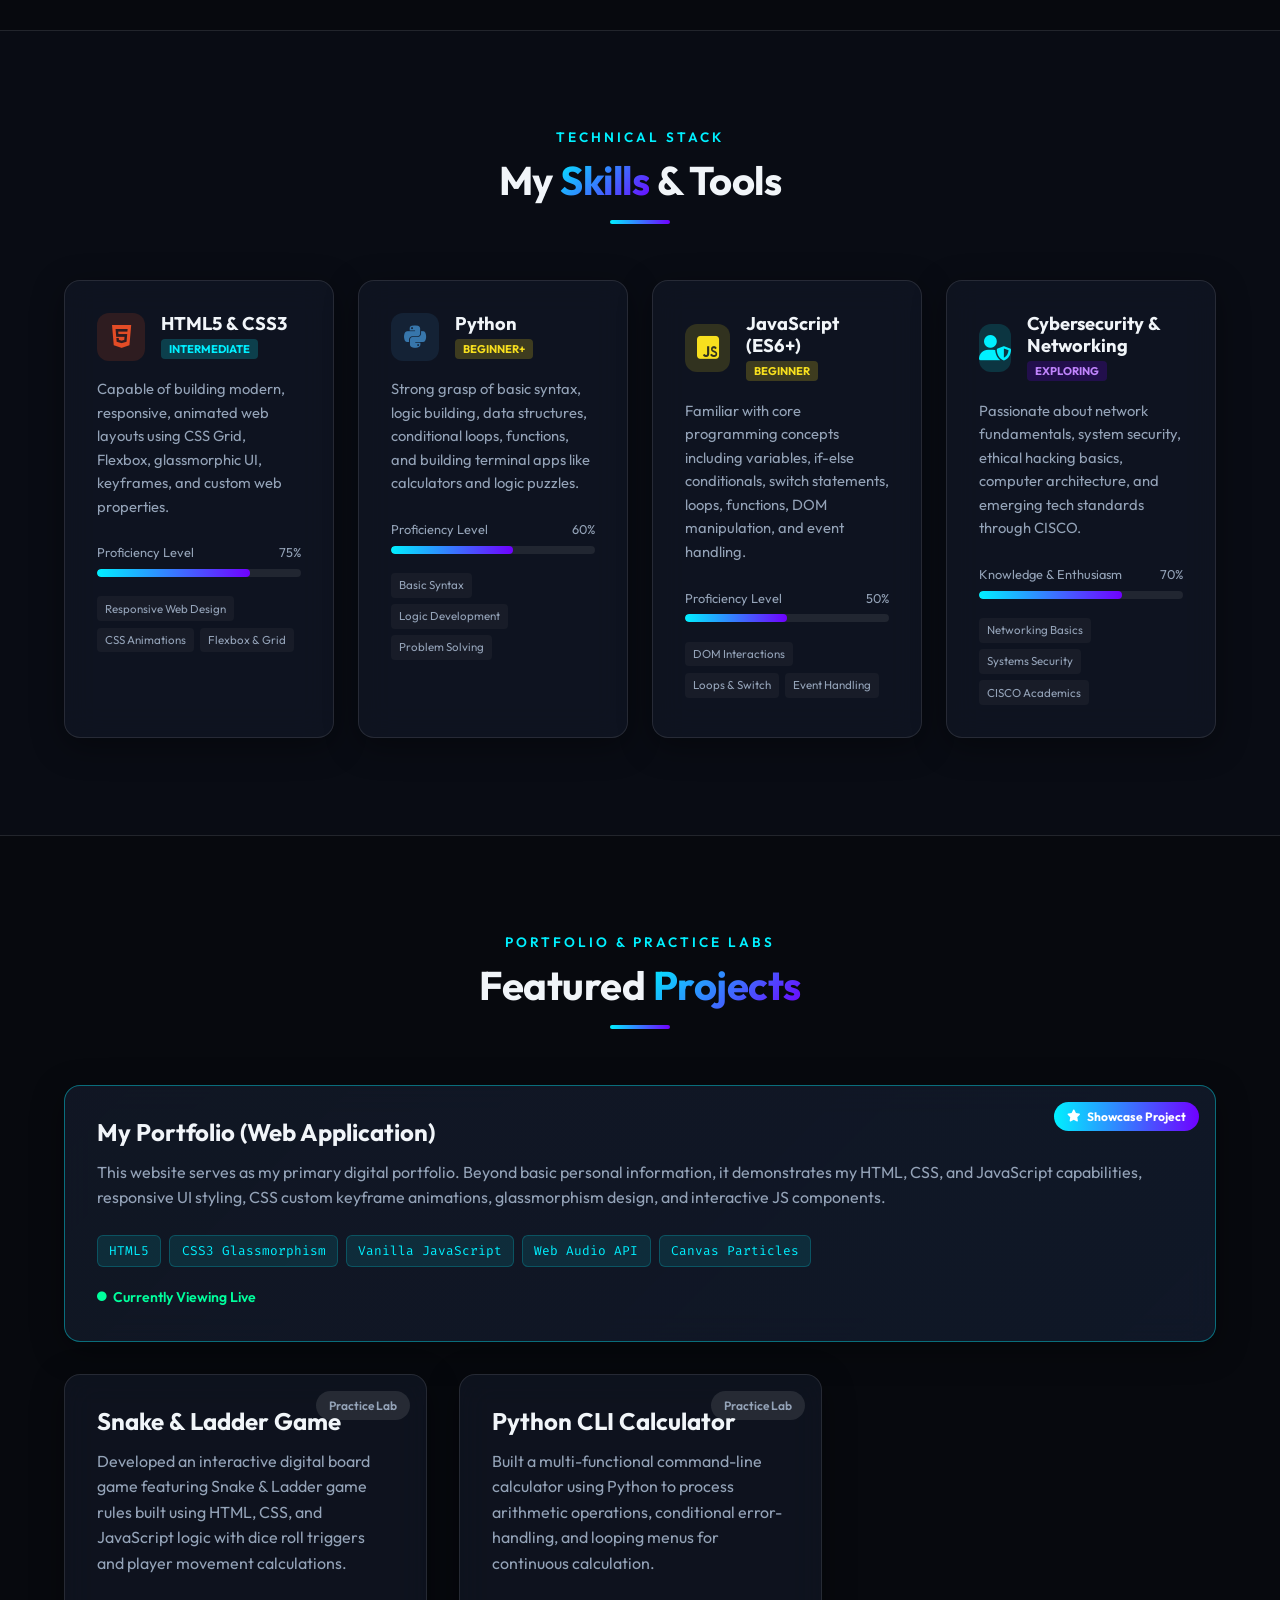
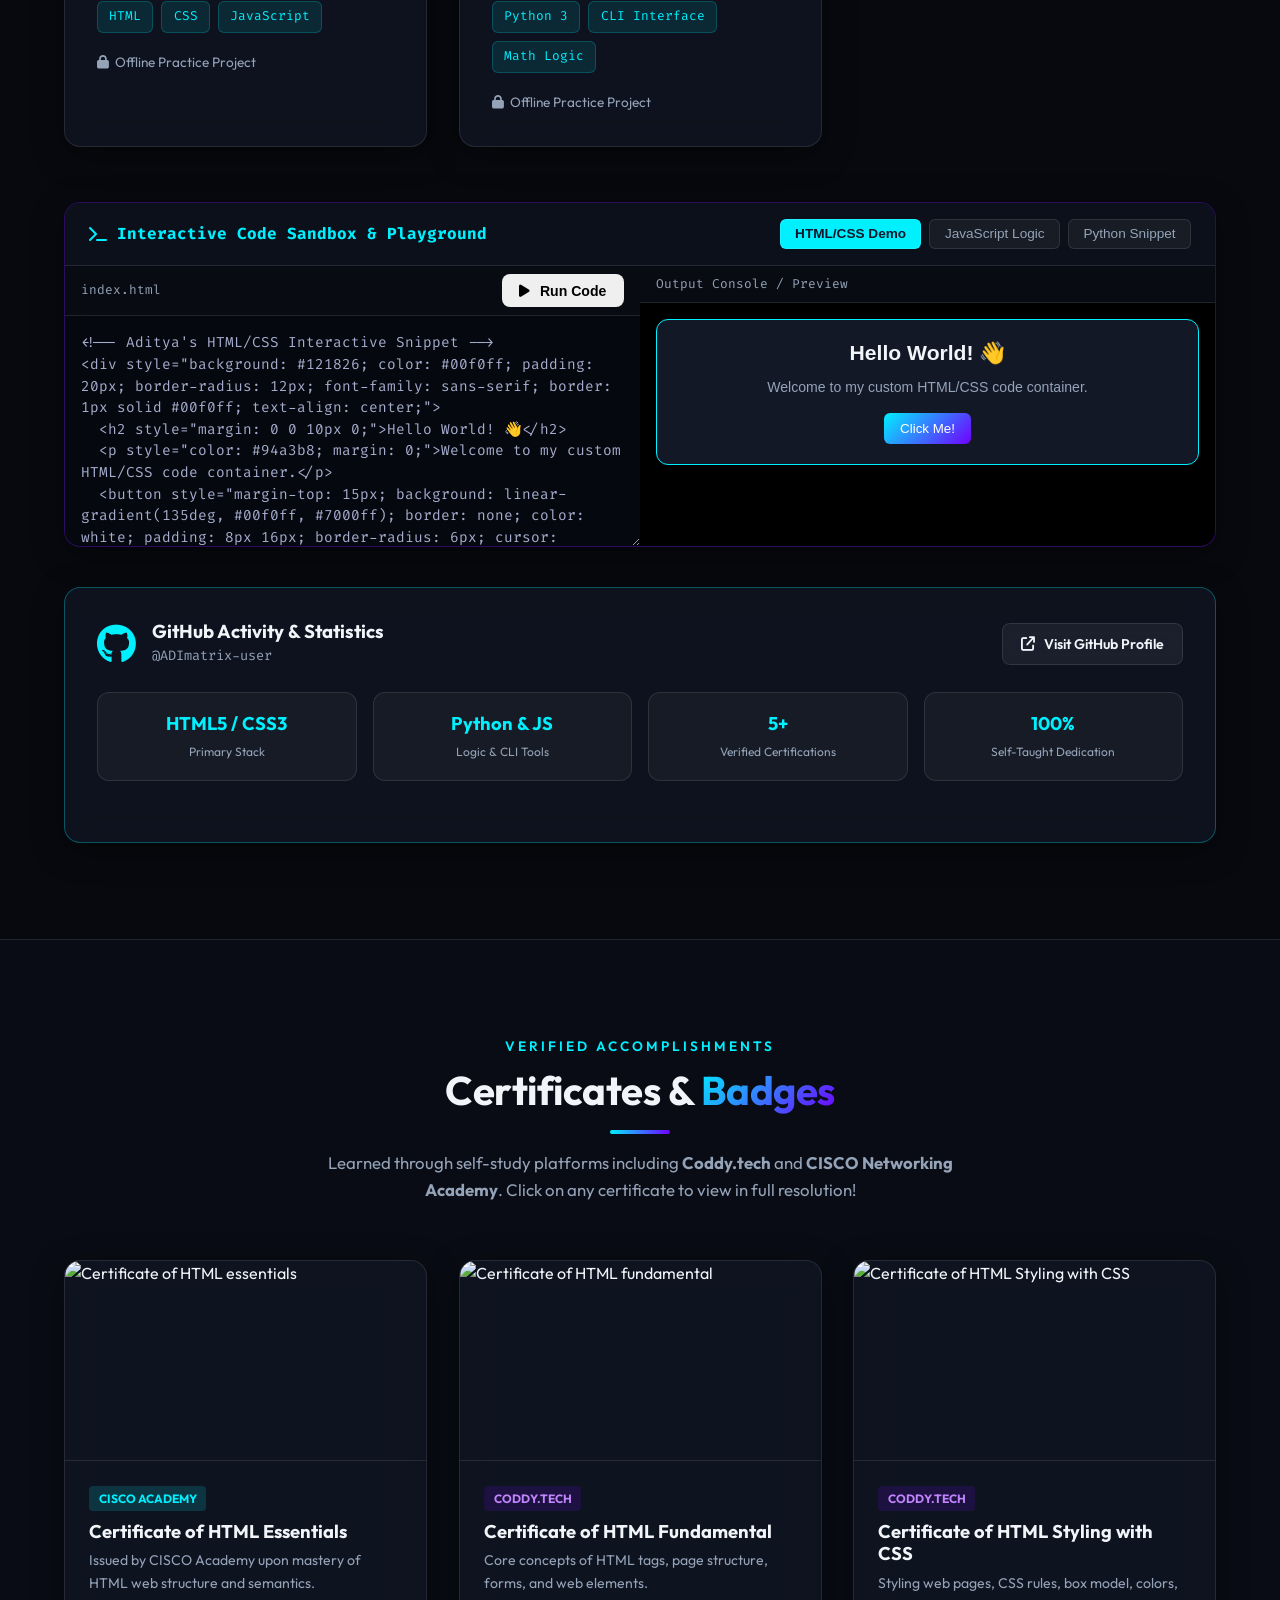
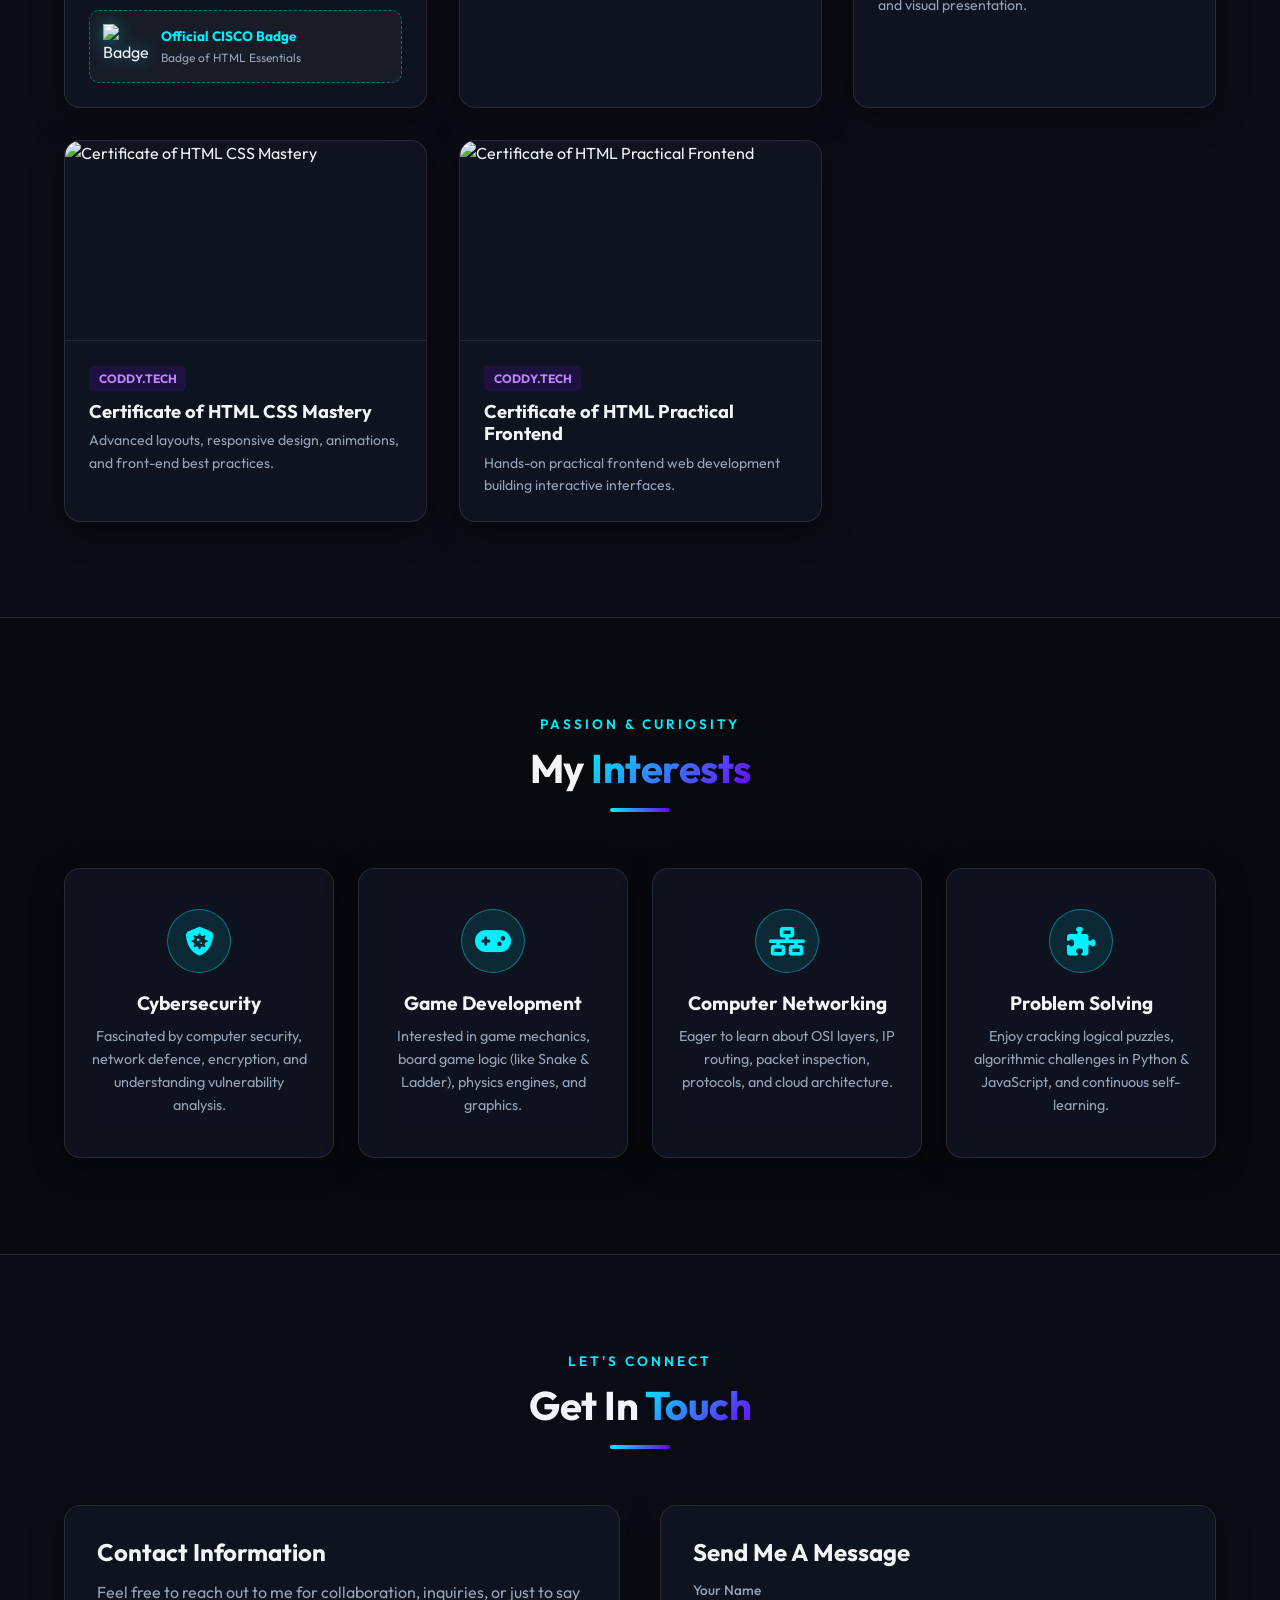
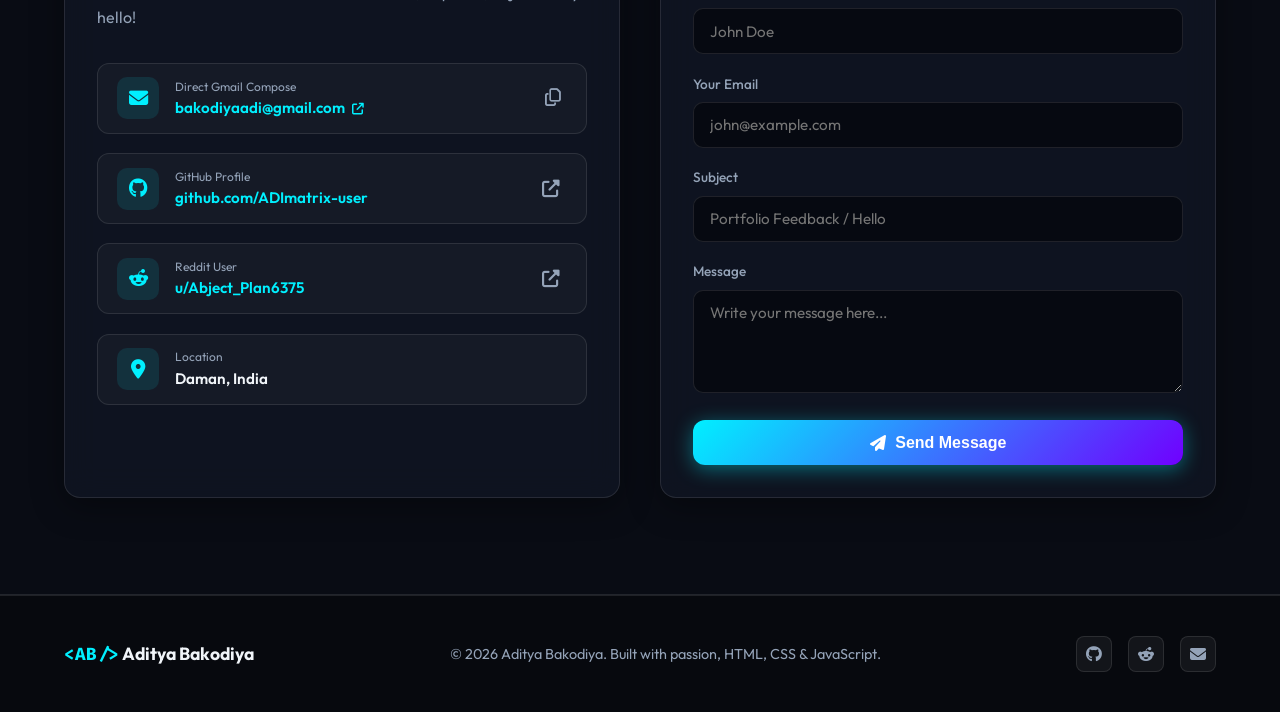
==== commit bb47fed2: "Update index.html" ====
--- a/index.html
+++ b/index.html
@@ -155,7 +155,7 @@
         <div class="avatar-frame-wrapper" data-tilt>
           <div class="avatar-glow"></div>
           <img
-            src="https://encrypted-tbn0.gstatic.com/images?q=tbn:ANd9GcRjcpDr9xQo2CM68XBeRrdkrm8vTNG2uFV89013jGejqA&s=10"
+            src="https://i.pinimg.com/1200x/bf/5b/e6/bf5be62a7ff19752835798ba7333d5f5.jpg"
             alt="Aditya Bakodiya Photo" class="avatar-img" id="my-avatar-img">
 
           <div class="avatar-badge badge-top">
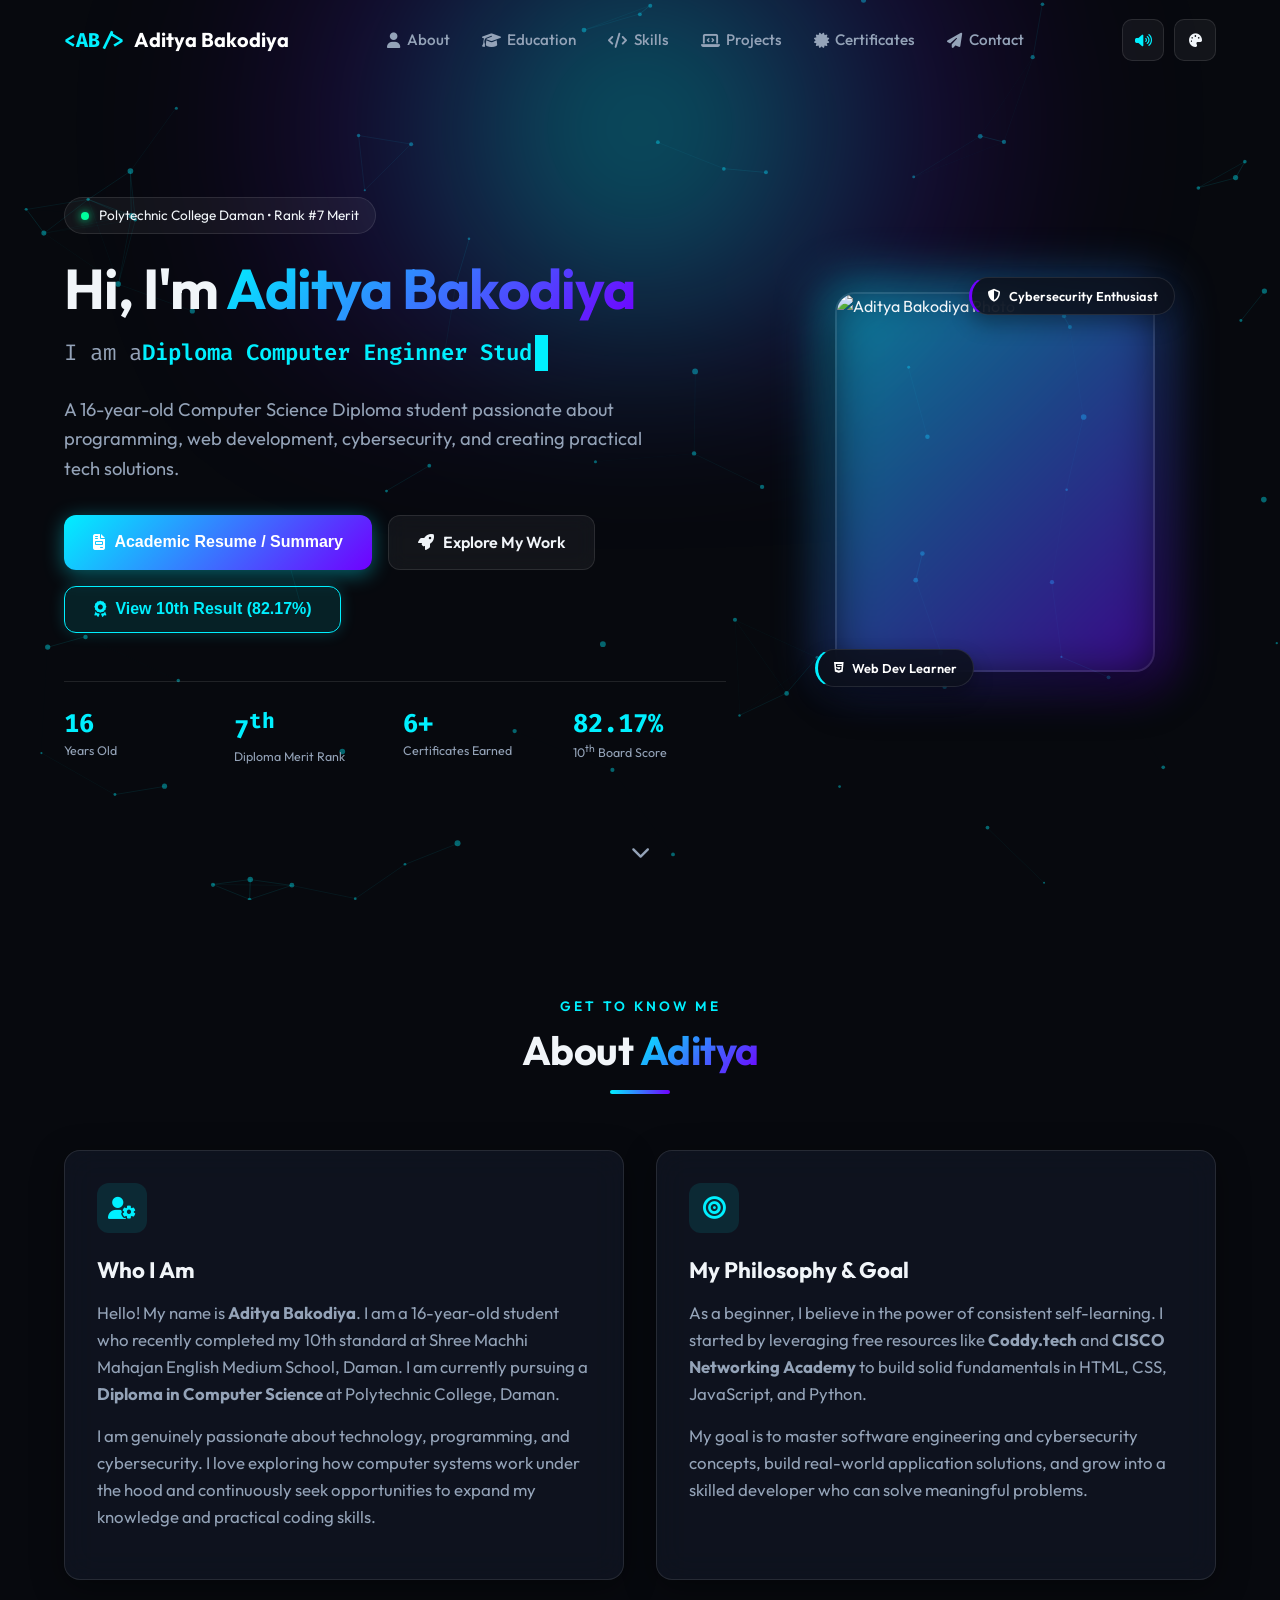
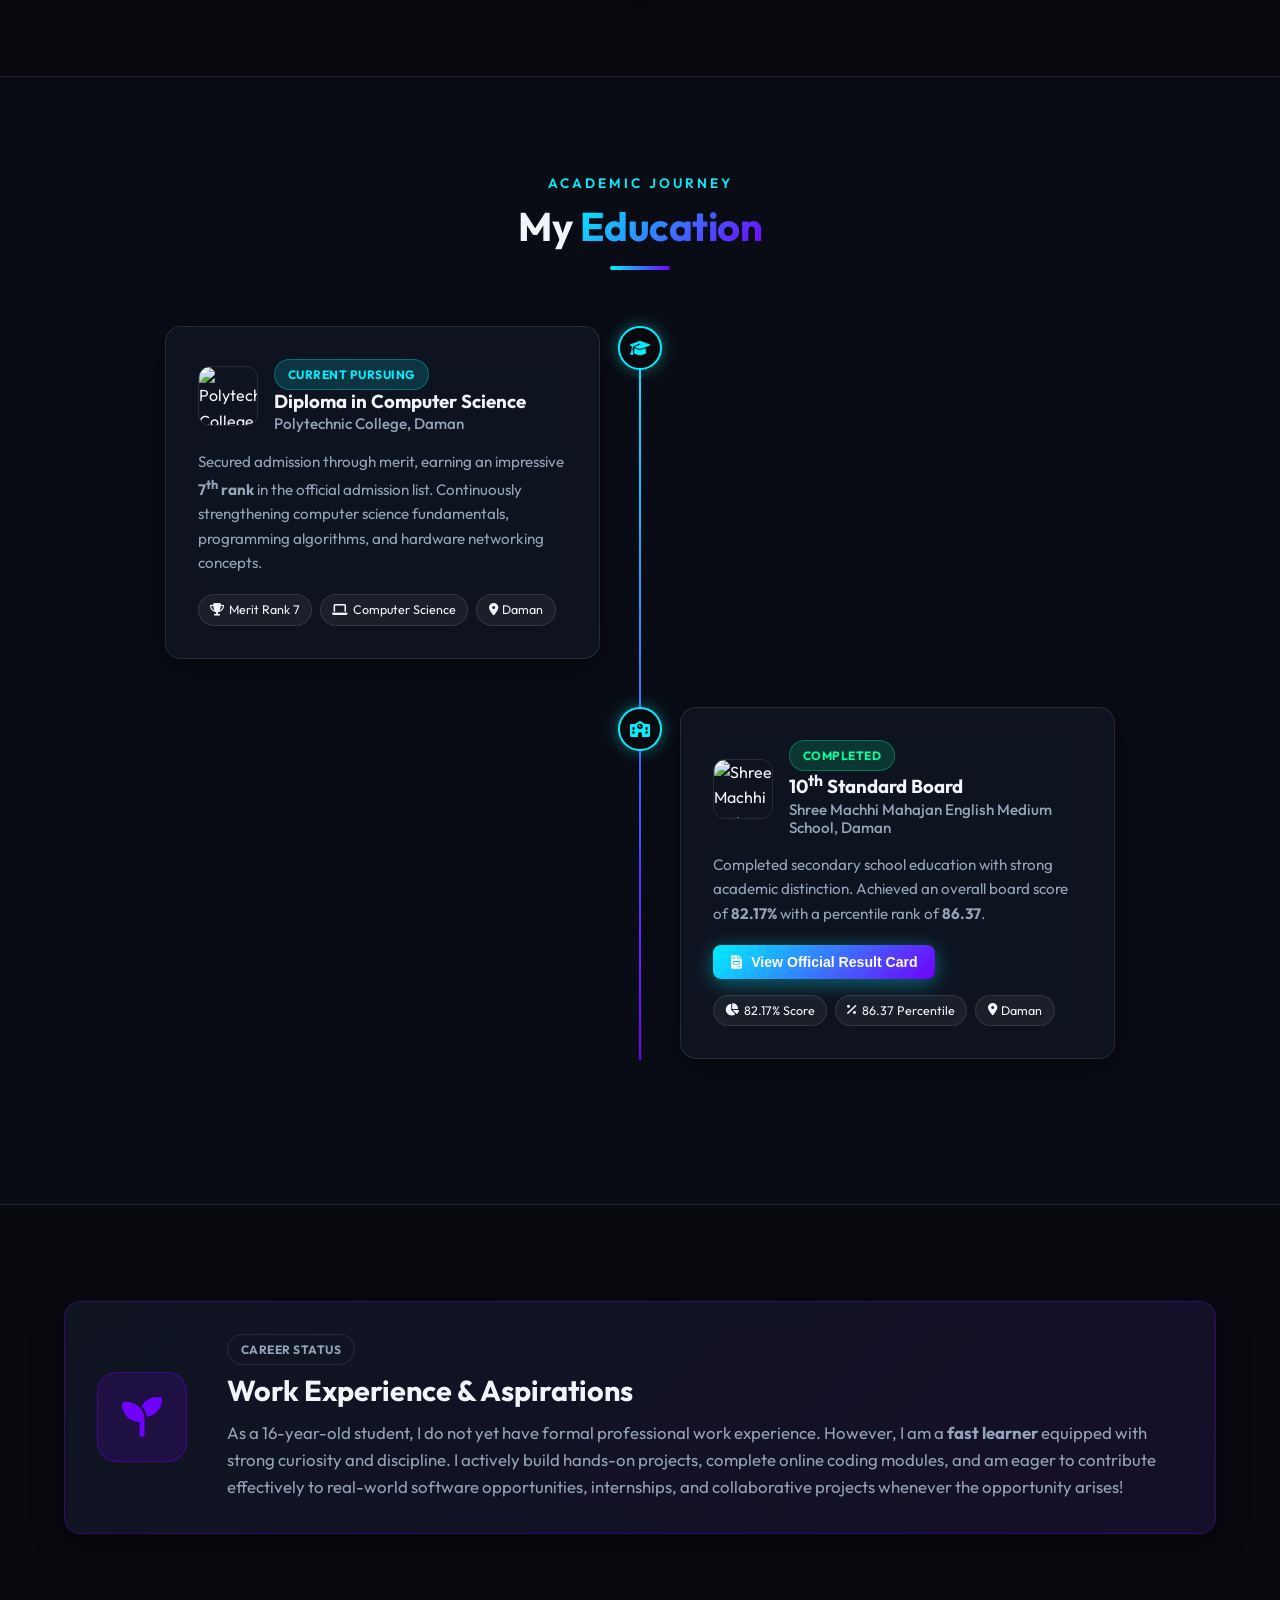
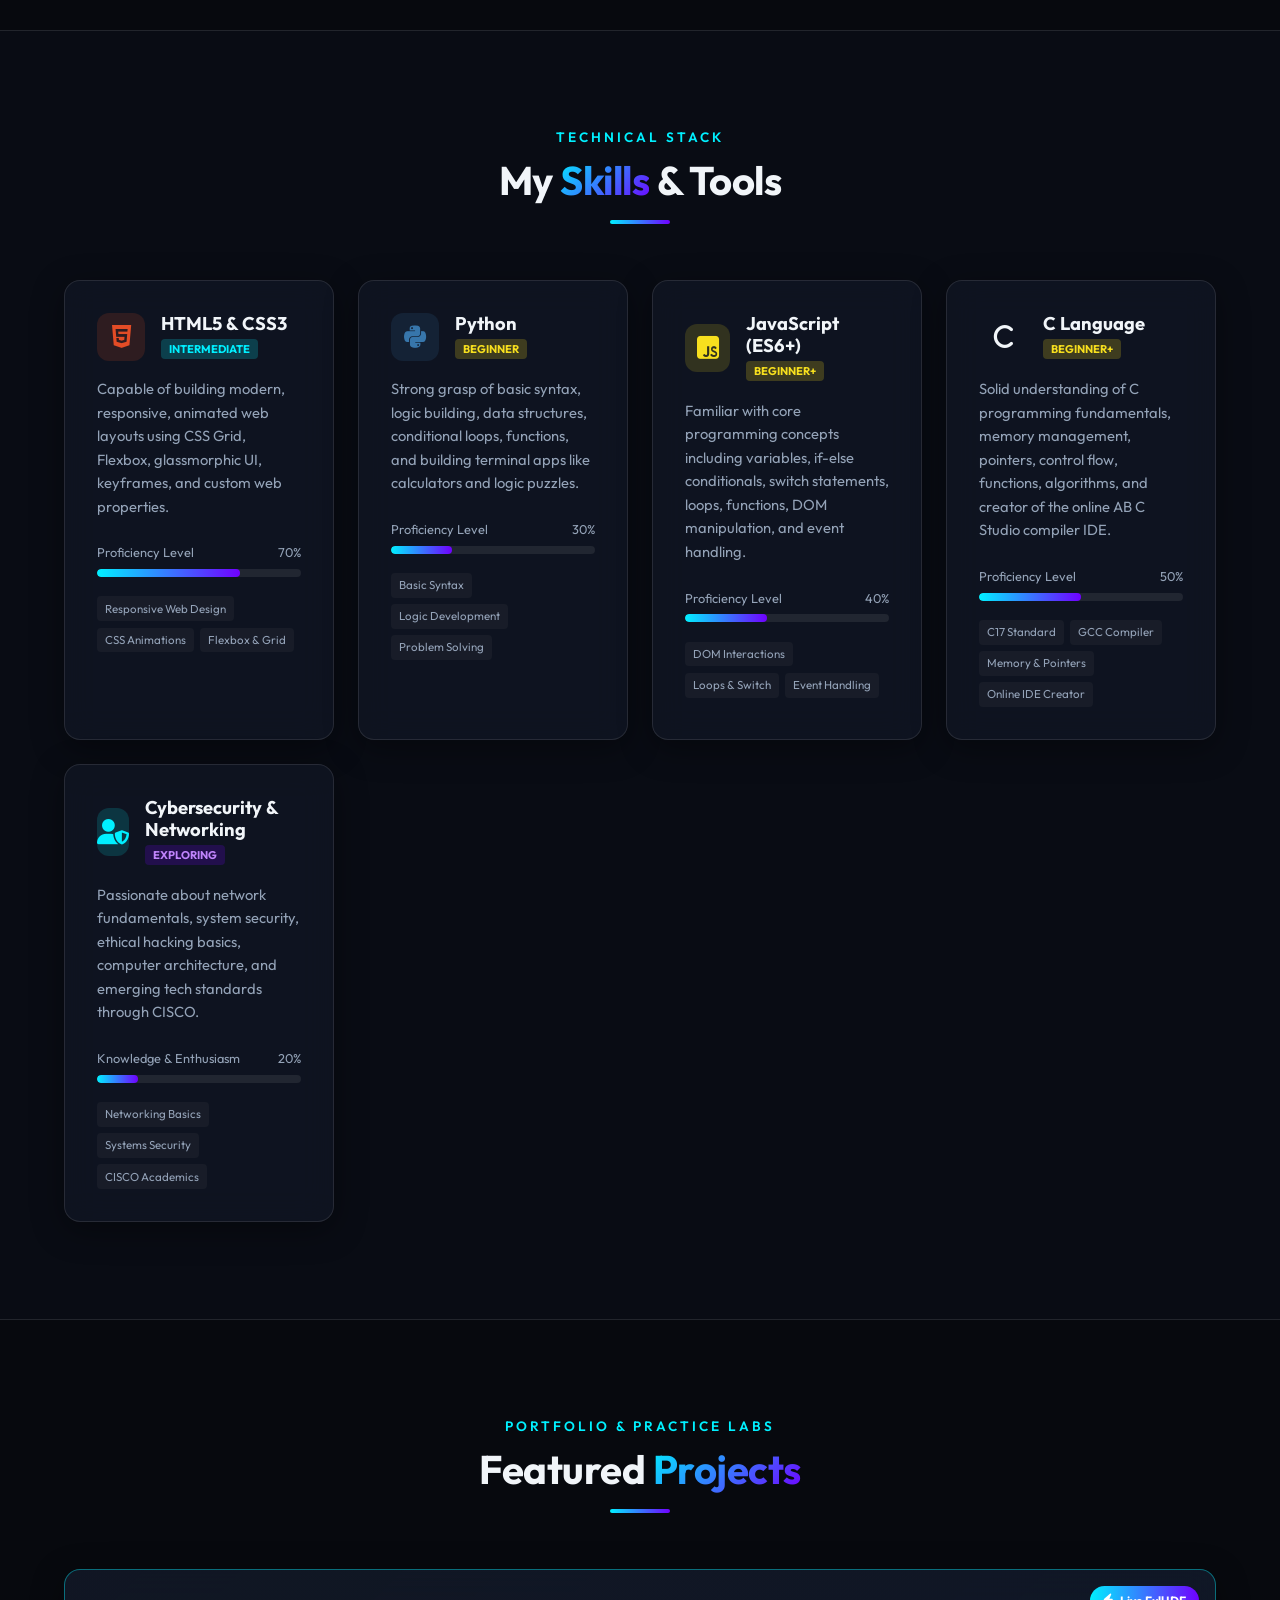
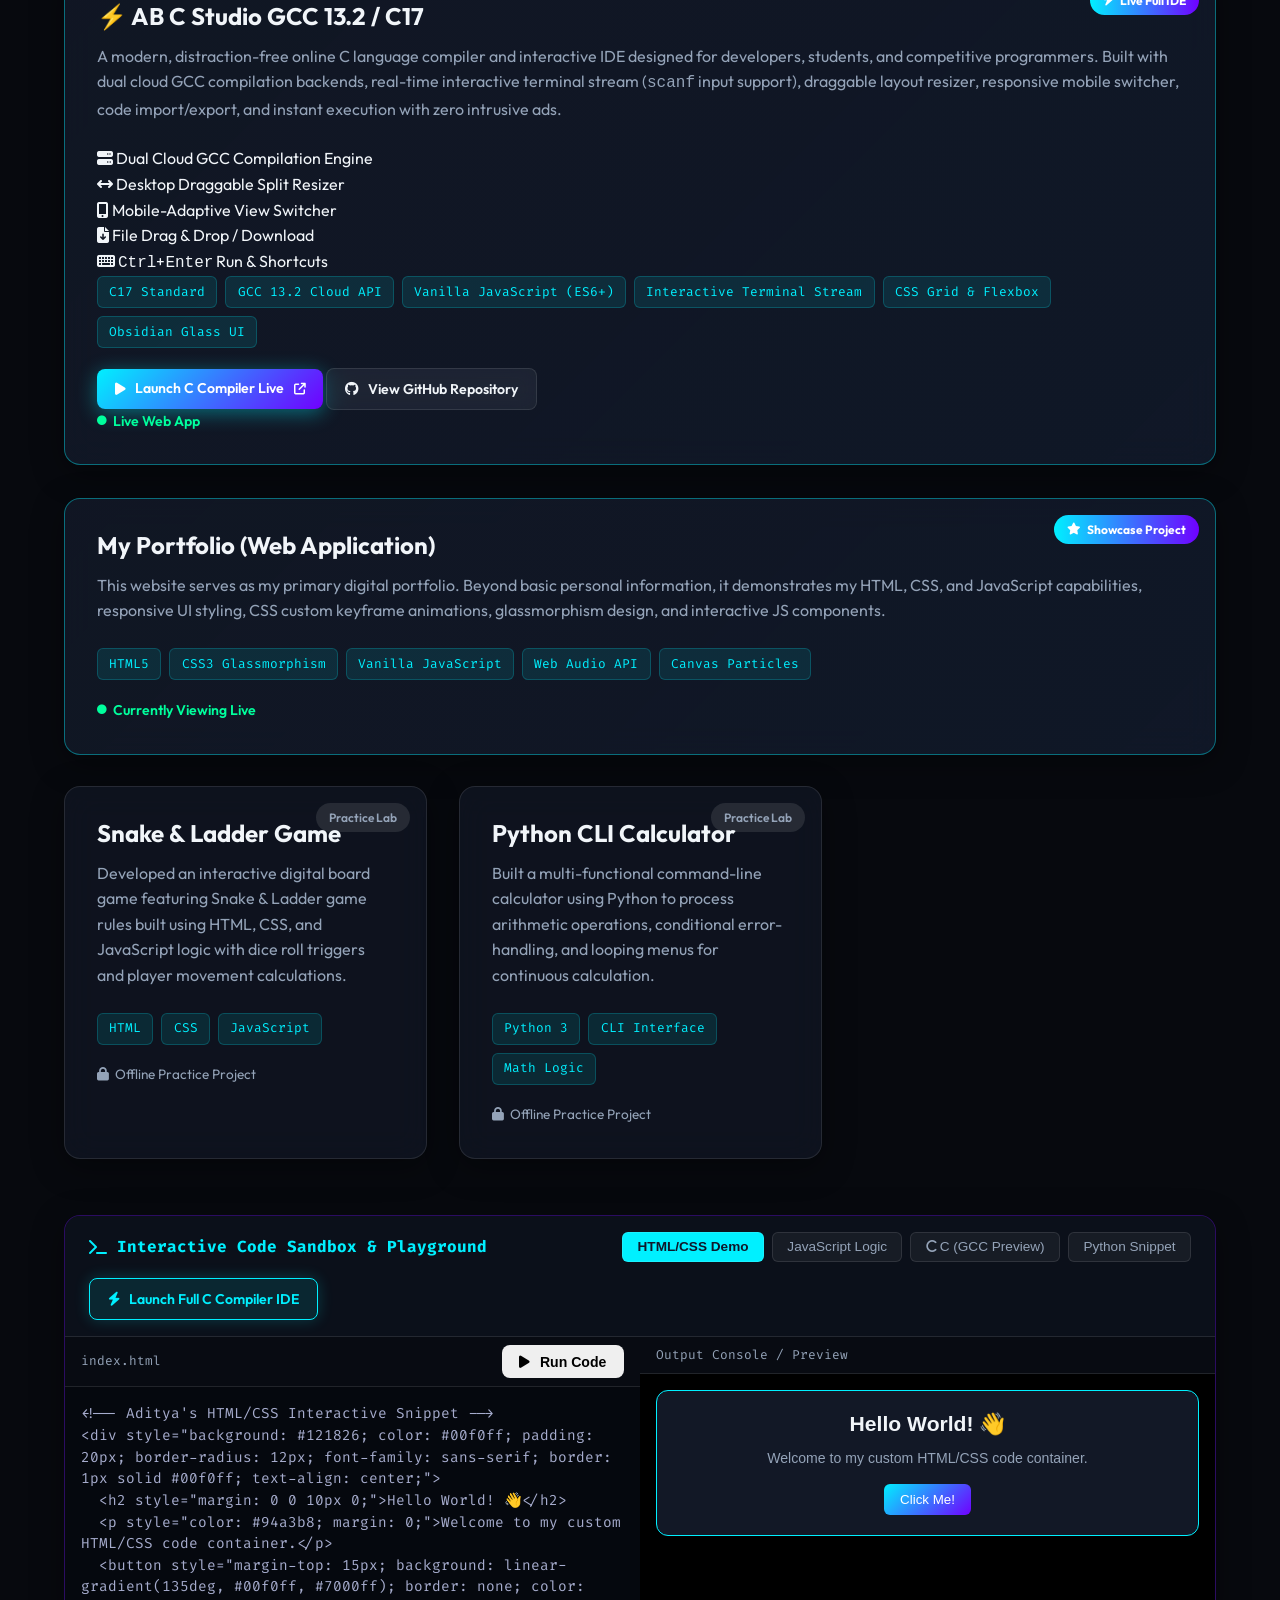
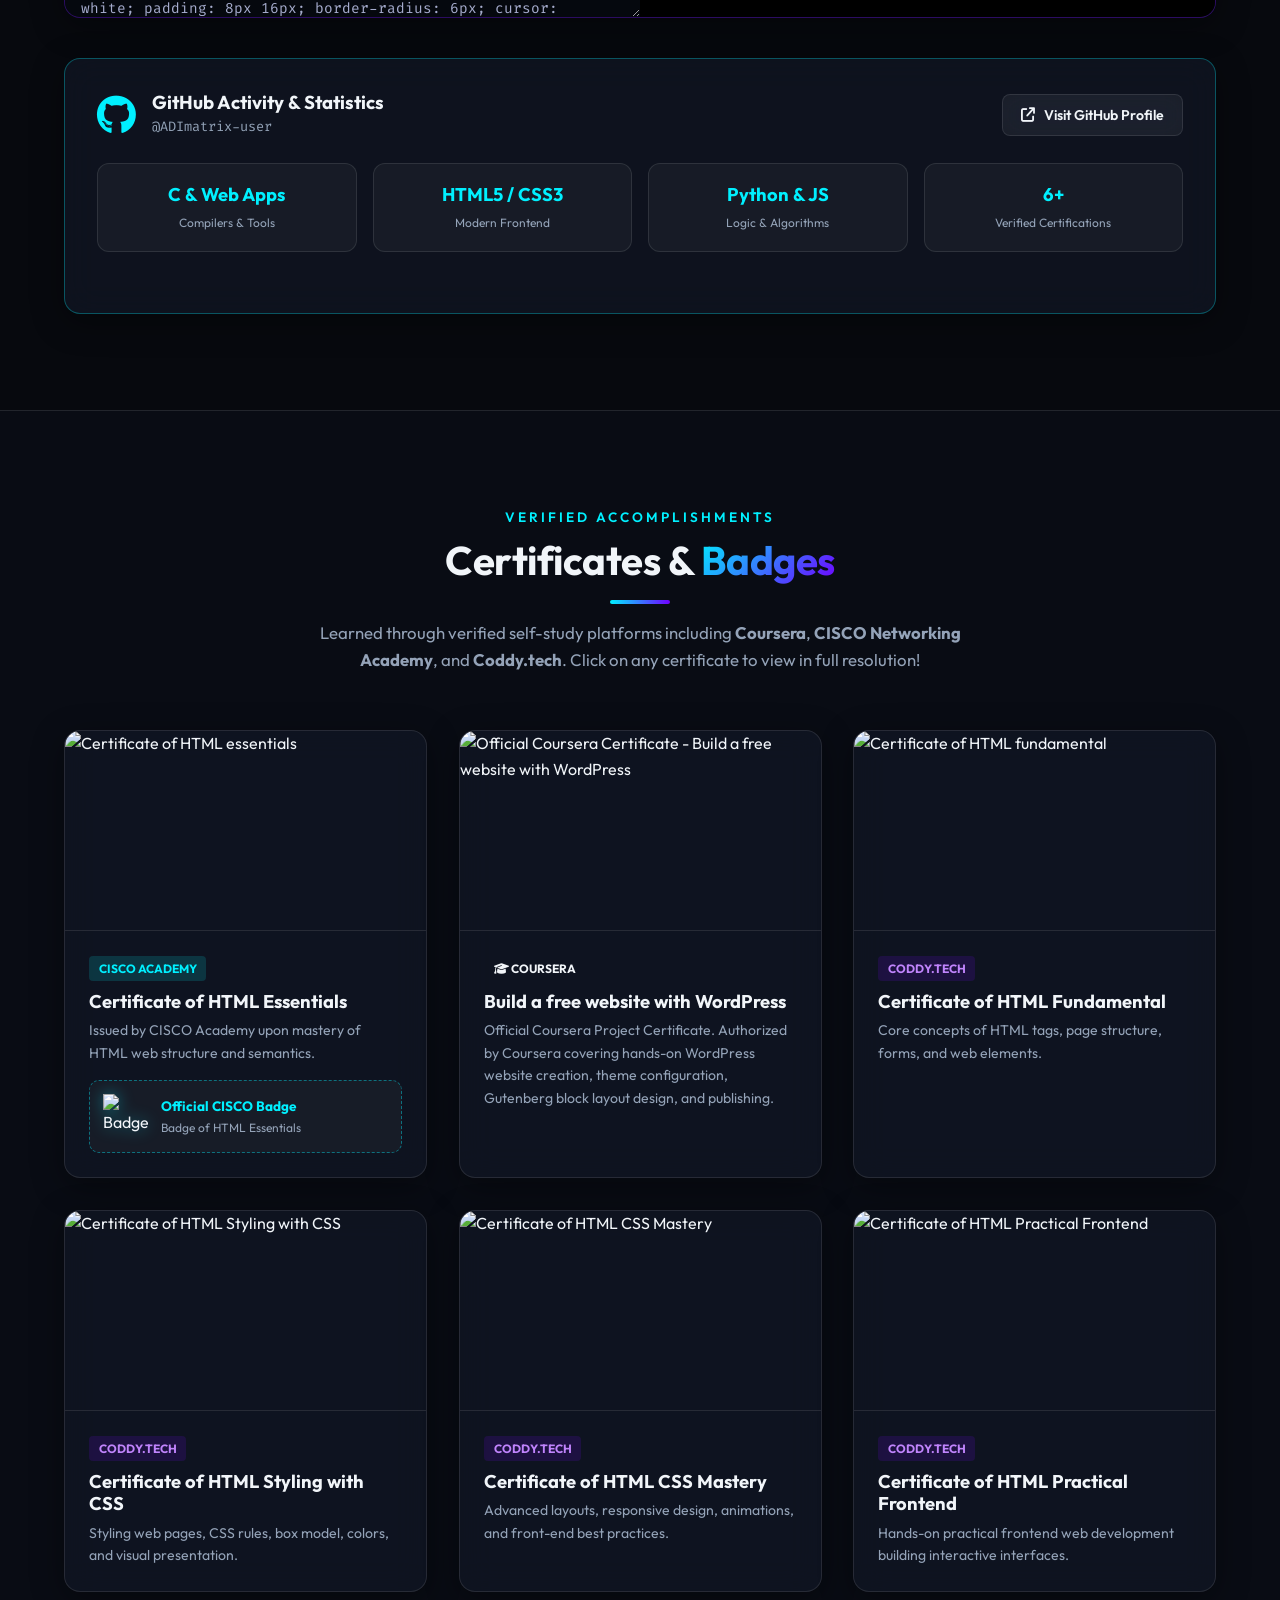
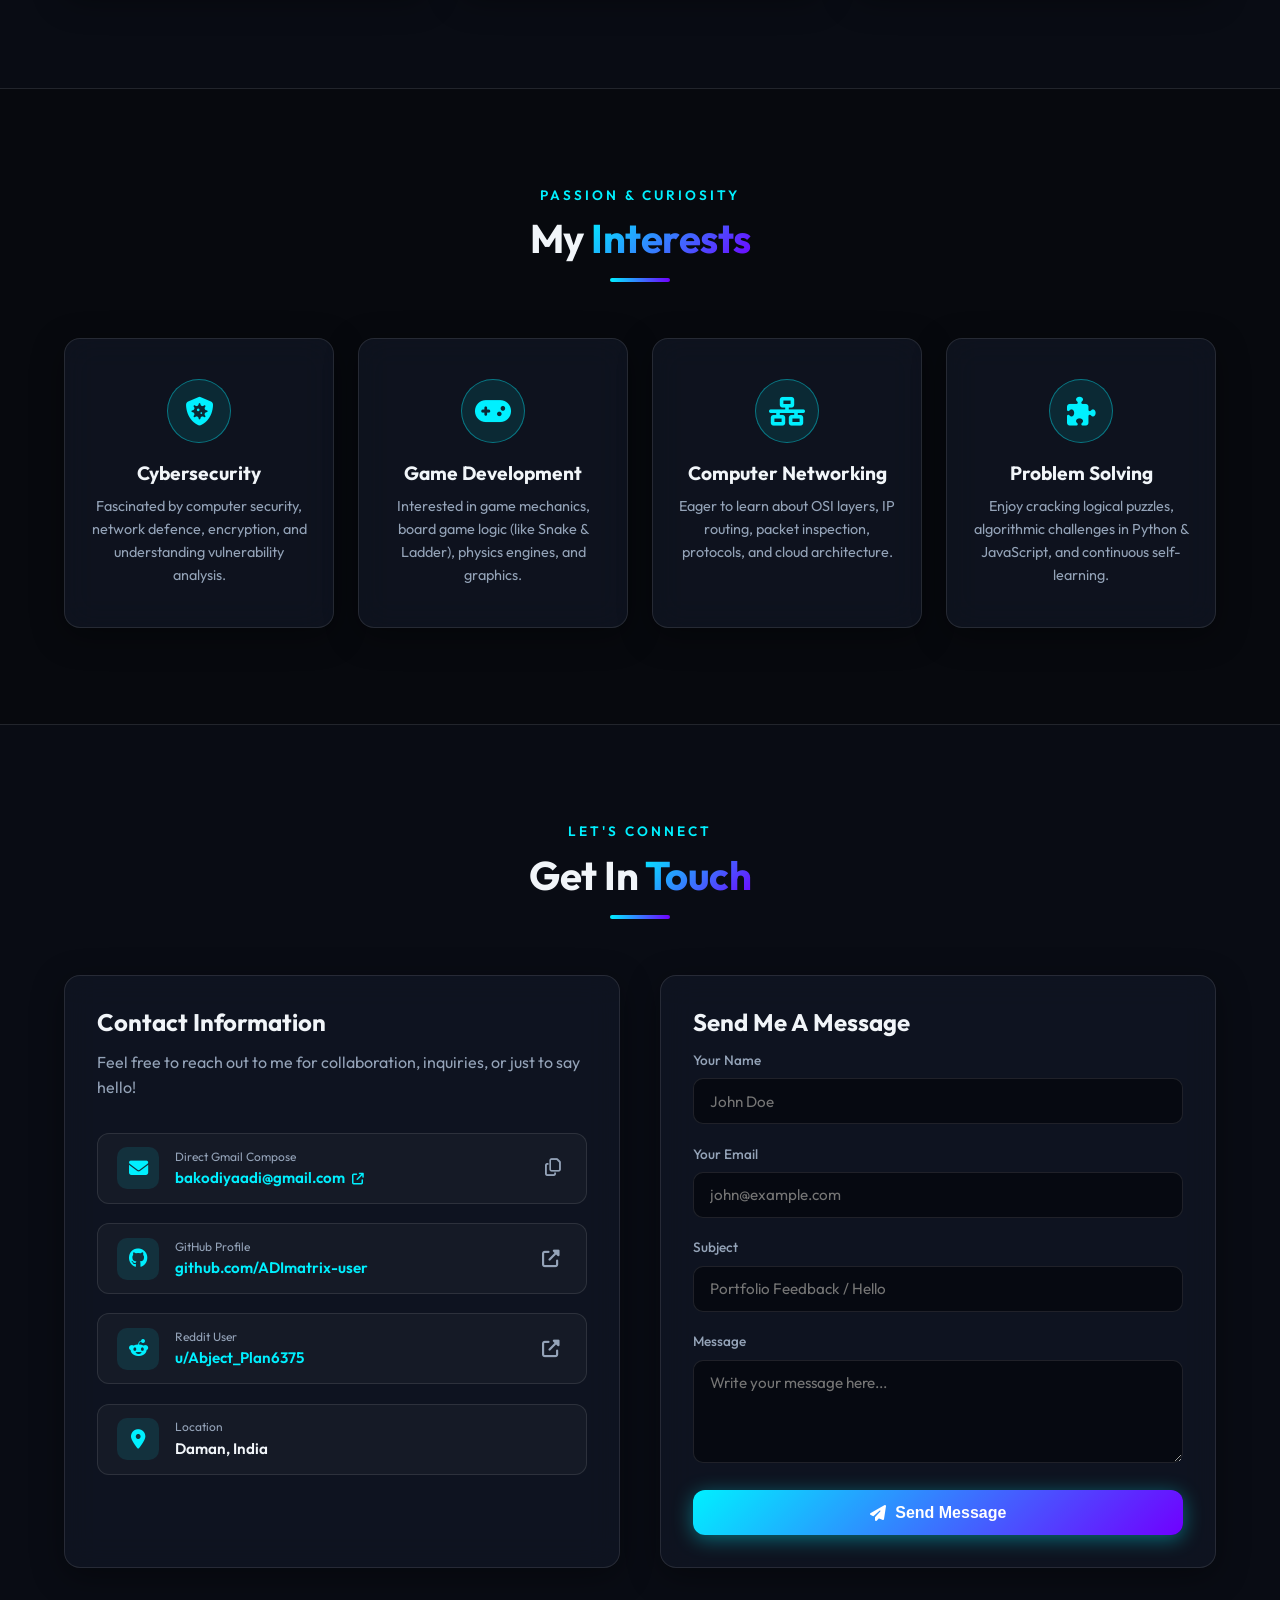
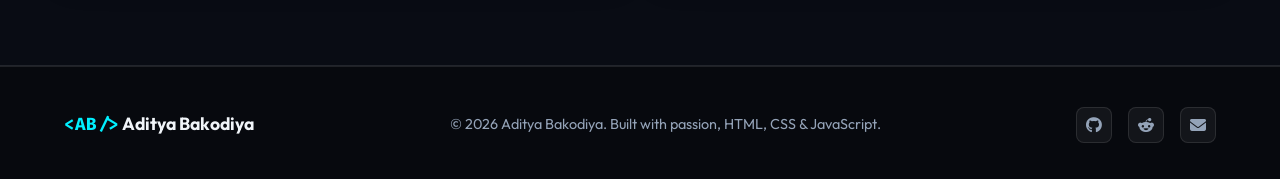
==== commit bac4c745: "Update index.html" ====
--- a/index.html
+++ b/index.html
@@ -82,8 +82,8 @@
       </ul>
 
       <div class="nav-actions">
-        <button id="sound-toggle" class="btn-icon" title="Toggle Sound Effects" aria-label="Toggle Sound">
-          <i class="fa-solid fa-volume-xmark" id="sound-icon"></i>
+        <button id="sound-toggle" class="btn-icon" title="Toggle Sound Effects" aria-label="Toggle Sound" style="color: var(--primary-color);">
+          <i class="fa-solid fa-volume-high" id="sound-icon"></i>
         </button>
         <button id="theme-toggle" class="btn-icon" title="Toggle Accent Color" aria-label="Toggle Accent Theme">
           <i class="fa-solid fa-palette"></i>
@@ -141,7 +141,7 @@
             <span class="stat-label">Diploma Merit Rank</span>
           </div>
           <div class="stat-card">
-            <span class="stat-number">5+</span>
+            <span class="stat-number">6+</span>
             <span class="stat-label">Certificates Earned</span>
           </div>
           <div class="stat-card">
@@ -154,8 +154,7 @@
       <div class="hero-visual">
         <div class="avatar-frame-wrapper" data-tilt>
           <div class="avatar-glow"></div>
-          <img
-            src="https://i.pinimg.com/1200x/bf/5b/e6/bf5be62a7ff19752835798ba7333d5f5.jpg"
+          <img src="https://i.pinimg.com/1200x/bf/5b/e6/bf5be62a7ff19752835798ba7333d5f5.jpg"
             alt="Aditya Bakodiya Photo" class="avatar-img" id="my-avatar-img">
 
           <div class="avatar-badge badge-top">
@@ -338,10 +337,10 @@
             <div class="progress-bar-container">
               <div class="progress-info">
                 <span>Proficiency Level</span>
-                <span class="percentage">75%</span>
+                <span class="percentage" data-target="70">70%</span>
               </div>
               <div class="progress-track">
-                <div class="progress-fill" style="width: 75%;"></div>
+                <div class="progress-fill" data-width="70%" style="width: 70%;"></div>
               </div>
             </div>
             <div class="skill-tags">
@@ -357,7 +356,7 @@
               <div class="skill-icon python-color"><i class="fa-brands fa-python"></i></div>
               <div class="skill-title-wrap">
                 <h3>Python</h3>
-                <span class="level-badge level-beginner">Beginner+</span>
+                <span class="level-badge level-beginner">Beginner</span>
               </div>
             </div>
             <p class="skill-desc">
@@ -367,10 +366,10 @@
             <div class="progress-bar-container">
               <div class="progress-info">
                 <span>Proficiency Level</span>
-                <span class="percentage">60%</span>
+                <span class="percentage" data-target="30">30%</span>
               </div>
               <div class="progress-track">
-                <div class="progress-fill" style="width: 60%;"></div>
+                <div class="progress-fill" data-width="30%" style="width: 30%;"></div>
               </div>
             </div>
             <div class="skill-tags">
@@ -386,7 +385,7 @@
               <div class="skill-icon js-color"><i class="fa-brands fa-square-js"></i></div>
               <div class="skill-title-wrap">
                 <h3>JavaScript (ES6+)</h3>
-                <span class="level-badge level-beginner">Beginner</span>
+                <span class="level-badge level-beginner">Beginner+</span>
               </div>
             </div>
             <p class="skill-desc">
@@ -396,16 +395,46 @@
             <div class="progress-bar-container">
               <div class="progress-info">
                 <span>Proficiency Level</span>
-                <span class="percentage">50%</span>
+                <span class="percentage" data-target="40">40%</span>
               </div>
               <div class="progress-track">
-                <div class="progress-fill" style="width: 50%;"></div>
+                <div class="progress-fill" data-width="40%" style="width: 40%;"></div>
               </div>
             </div>
             <div class="skill-tags">
               <span>DOM Interactions</span>
               <span>Loops & Switch</span>
               <span>Event Handling</span>
+            </div>
+          </div>
+
+          <!-- C Language Skill Card -->
+          <div class="glass-card skill-card" data-tilt>
+            <div class="skill-head">
+              <div class="skill-icon c-lang-color"><i class="fa-solid fa-c"></i></div>
+              <div class="skill-title-wrap">
+                <h3>C Language</h3>
+                <span class="level-badge level-beginner">Beginner+</span>
+              </div>
+            </div>
+            <p class="skill-desc">
+              Solid understanding of C programming fundamentals, memory management, pointers, control flow, functions,
+              algorithms, and creator of the online AB C Studio compiler IDE.
+            </p>
+            <div class="progress-bar-container">
+              <div class="progress-info">
+                <span>Proficiency Level</span>
+                <span class="percentage" data-target="50">50%</span>
+              </div>
+              <div class="progress-track">
+                <div class="progress-fill" data-width="50%" style="width: 50%;"></div>
+              </div>
+            </div>
+            <div class="skill-tags">
+              <span>C17 Standard</span>
+              <span>GCC Compiler</span>
+              <span>Memory & Pointers</span>
+              <span>Online IDE Creator</span>
             </div>
           </div>
 
@@ -425,10 +454,10 @@
             <div class="progress-bar-container">
               <div class="progress-info">
                 <span>Knowledge & Enthusiasm</span>
-                <span class="percentage">70%</span>
+                <span class="percentage" data-target="20">20%</span>
               </div>
               <div class="progress-track">
-                <div class="progress-fill" style="width: 70%;"></div>
+                <div class="progress-fill" data-width="20%" style="width: 20%;"></div>
               </div>
             </div>
             <div class="skill-tags">
@@ -452,6 +481,52 @@
         </div>
 
         <div class="projects-grid">
+
+          <!-- Flagship Featured Project Card: AB C Studio (Online C Compiler & IDE) -->
+          <div class="glass-card project-card featured-project featured-project-c" data-tilt>
+            <div class="project-badge project-badge-cyan"><i class="fa-solid fa-bolt"></i> Live Full IDE</div>
+            <div class="project-content">
+              <h3>⚡ AB C Studio <span class="project-accent-tag">GCC 13.2 / C17</span></h3>
+              <p class="project-text">
+                A modern, distraction-free online C language compiler and interactive IDE designed for developers,
+                students, and competitive programmers. Built with dual cloud GCC compilation backends, real-time
+                interactive terminal stream (<kbd>scanf</kbd> input support), draggable layout resizer, responsive
+                mobile switcher, code import/export, and instant execution with zero intrusive ads.
+              </p>
+              <div class="project-features-grid">
+                <div class="pf-pill"><i class="fa-solid fa-server"></i> <span>Dual Cloud GCC Compilation Engine</span>
+                </div>
+                <div class="pf-pill"><i class="fa-solid fa-arrows-left-right"></i> <span>Desktop Draggable Split
+                    Resizer</span></div>
+                <div class="pf-pill"><i class="fa-solid fa-mobile-screen-button"></i> <span>Mobile-Adaptive View
+                    Switcher</span></div>
+                <div class="pf-pill"><i class="fa-solid fa-file-arrow-down"></i> <span>File Drag &amp; Drop /
+                    Download</span></div>
+                <div class="pf-pill"><i class="fa-solid fa-keyboard"></i> <span><kbd>Ctrl</kbd>+<kbd>Enter</kbd> Run
+                    &amp; Shortcuts</span></div>
+              </div>
+              <div class="project-tech-stack">
+                <span class="tech-tag">C17 Standard</span>
+                <span class="tech-tag">GCC 13.2 Cloud API</span>
+                <span class="tech-tag">Vanilla JavaScript (ES6+)</span>
+                <span class="tech-tag">Interactive Terminal Stream</span>
+                <span class="tech-tag">CSS Grid &amp; Flexbox</span>
+                <span class="tech-tag">Obsidian Glass UI</span>
+              </div>
+              <div class="project-links">
+                <a href="https://adimatrix-user.github.io/C-compiler/" target="_blank" rel="noopener noreferrer"
+                  class="btn btn-sm btn-primary">
+                  <i class="fa-solid fa-play"></i> Launch C Compiler Live <i
+                    class="fa-solid fa-arrow-up-right-from-square" style="font-size: 0.75rem;"></i>
+                </a>
+                <a href="https://github.com/ADImatrix-user/c-compiler" target="_blank" rel="noopener noreferrer"
+                  class="btn btn-sm btn-glass">
+                  <i class="fa-brands fa-github"></i> View GitHub Repository
+                </a>
+                <span class="status-live"><i class="fa-solid fa-circle"></i> Live Web App</span>
+              </div>
+            </div>
+          </div>
 
           <!-- Featured Project Card: My Portfolio -->
           <div class="glass-card project-card featured-project" data-tilt>
@@ -523,13 +598,18 @@
           <div class="playground-header">
             <div class="playground-title">
               <i class="fa-solid fa-terminal"></i>
-              <span>Interactive Code Sandbox & Playground</span>
+              <span>Interactive Code Sandbox &amp; Playground</span>
             </div>
             <div class="playground-tabs">
               <button class="tab-btn active" data-tab="html">HTML/CSS Demo</button>
               <button class="tab-btn" data-tab="js">JavaScript Logic</button>
+              <button class="tab-btn" data-tab="c"><i class="fa-solid fa-c"></i> C (GCC Preview)</button>
               <button class="tab-btn" data-tab="python">Python Snippet</button>
             </div>
+            <a href="https://adimatrix-user.github.io/C-compiler/" target="_blank" rel="noopener noreferrer"
+              class="btn btn-sm btn-neon" style="text-decoration:none;">
+              <i class="fa-solid fa-bolt"></i> Launch Full C Compiler IDE
+            </a>
           </div>
           <div class="playground-body">
             <div class="code-editor-area">
@@ -566,20 +646,20 @@
 
           <div class="github-stats-grid">
             <div class="gh-stat-box">
+              <span class="gh-stat-num">C &amp; Web Apps</span>
+              <span class="gh-stat-label">Compilers &amp; Tools</span>
+            </div>
+            <div class="gh-stat-box">
               <span class="gh-stat-num">HTML5 / CSS3</span>
-              <span class="gh-stat-label">Primary Stack</span>
+              <span class="gh-stat-label">Modern Frontend</span>
             </div>
             <div class="gh-stat-box">
-              <span class="gh-stat-num">Python & JS</span>
-              <span class="gh-stat-label">Logic & CLI Tools</span>
+              <span class="gh-stat-num">Python &amp; JS</span>
+              <span class="gh-stat-label">Logic &amp; Algorithms</span>
             </div>
             <div class="gh-stat-box">
-              <span class="gh-stat-num">5+</span>
+              <span class="gh-stat-num">6+</span>
               <span class="gh-stat-label">Verified Certifications</span>
-            </div>
-            <div class="gh-stat-box">
-              <span class="gh-stat-num">100%</span>
-              <span class="gh-stat-label">Self-Taught Dedication</span>
             </div>
           </div>
 
@@ -604,8 +684,8 @@
           <h2 class="section-title">Certificates & <span class="text-gradient">Badges</span></h2>
           <div class="header-line"></div>
           <p class="section-intro">
-            Learned through self-study platforms including <strong>Coddy.tech</strong> and <strong>CISCO Networking
-              Academy</strong>. Click on any certificate to view in full resolution!
+            Learned through verified self-study platforms including <strong>Coursera</strong>, <strong>CISCO Networking
+              Academy</strong>, and <strong>Coddy.tech</strong>. Click on any certificate to view in full resolution!
           </p>
         </div>
 
@@ -638,7 +718,25 @@
             </div>
           </div>
 
-          <!-- Cert 2: Coddy HTML Fundamental -->
+          <!-- Cert 2: Coursera - Build a free website with WordPress -->
+          <div class="glass-card cert-card" data-tilt data-cert-img="https://plain-apac-prod-public.komododecks.com/202608/24/PpIxoIgoNucaNPzuZNGG/image.png"
+            data-cert-title="Build a free website with WordPress (Coursera)">
+            <div class="cert-img-wrapper">
+              <img src="https://plain-apac-prod-public.komododecks.com/202608/24/PpIxoIgoNucaNPzuZNGG/image.png"
+                alt="Official Coursera Certificate - Build a free website with WordPress" class="cert-img">
+              <div class="cert-overlay">
+                <i class="fa-solid fa-magnifying-glass-plus"></i> View Certificate
+              </div>
+            </div>
+            <div class="cert-info">
+              <span class="platform-tag coursera-tag"><i class="fa-solid fa-graduation-cap"></i> Coursera</span>
+              <h3>Build a free website with WordPress</h3>
+              <p>Official Coursera Project Certificate. Authorized by Coursera covering hands-on WordPress website
+                creation, theme configuration, Gutenberg block layout design, and publishing.</p>
+            </div>
+          </div>
+
+          <!-- Cert 3: Coddy HTML Fundamental -->
           <div class="glass-card cert-card" data-tilt
             data-cert-img="https://plain-apac-prod-public.komododecks.com/202607/15/I9vmQEvogqGAbwvgnjGG/image.png"
             data-cert-title="Certificate of HTML Fundamental">
@@ -656,7 +754,7 @@
             </div>
           </div>
 
-          <!-- Cert 3: Coddy HTML Styling with CSS -->
+          <!-- Cert 4: Coddy HTML Styling with CSS -->
           <div class="glass-card cert-card" data-tilt
             data-cert-img="https://plain-apac-prod-public.komododecks.com/202607/15/2REyMuX39Bx1WCQEY480/image.png"
             data-cert-title="Certificate of HTML Styling with CSS">
@@ -674,7 +772,7 @@
             </div>
           </div>
 
-          <!-- Cert 4: Coddy HTML CSS Mastery -->
+          <!-- Cert 5: Coddy HTML CSS Mastery -->
           <div class="glass-card cert-card" data-tilt
             data-cert-img="https://plain-apac-prod-public.komododecks.com/202607/15/ZMc8P6Jx53fToXTpOZxH/image.png"
             data-cert-title="Certificate of HTML CSS Mastery">
@@ -692,7 +790,7 @@
             </div>
           </div>
 
-          <!-- Cert 5: Coddy HTML Practical Frontend -->
+          <!-- Cert 6: Coddy HTML Practical Frontend -->
           <div class="glass-card cert-card" data-tilt
             data-cert-img="https://plain-apac-prod-public.komododecks.com/202607/21/eEyIvHzoxt4ttSmMPjIL/image.png"
             data-cert-title="Certificate of HTML Practical Frontend">
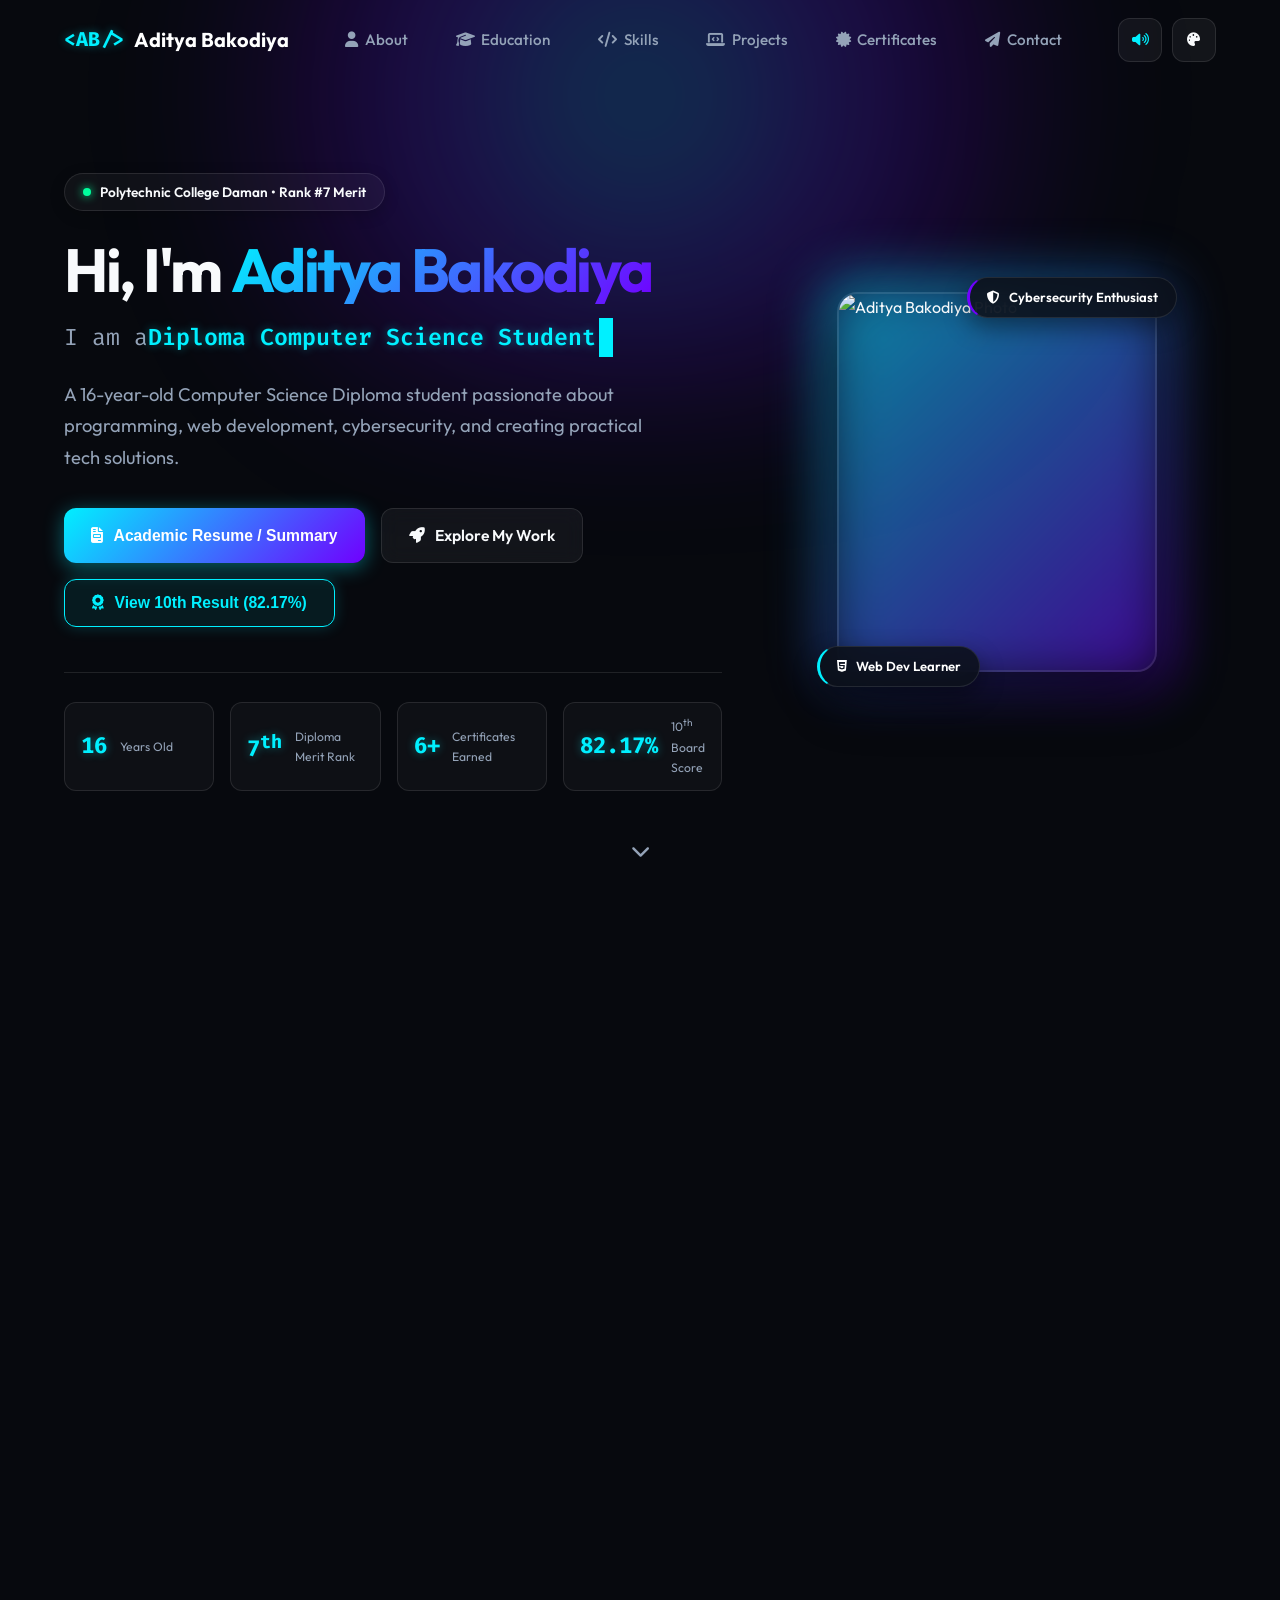
==== commit ca22d2c8: "Update index.html" ====
--- a/index.html
+++ b/index.html
@@ -928,26 +928,26 @@
             <form id="contact-form" class="contact-form">
               <div class="form-group">
                 <label for="form-name">Your Name</label>
-                <input type="text" id="form-name" placeholder="John Doe" required>
+                <input type="text" id="form-name" name="name" placeholder="John Doe" required>
               </div>
 
               <div class="form-group">
                 <label for="form-email">Your Email</label>
-                <input type="email" id="form-email" placeholder="john@example.com" required>
+                <input type="email" id="form-email" name="email" placeholder="john@example.com" required>
               </div>
 
               <div class="form-group">
                 <label for="form-subject">Subject</label>
-                <input type="text" id="form-subject" placeholder="Portfolio Feedback / Hello" required>
+                <input type="text" id="form-subject" name="subject" placeholder="Portfolio Feedback / Hello" required>
               </div>
 
               <div class="form-group">
                 <label for="form-message">Message</label>
-                <textarea id="form-message" rows="4" placeholder="Write your message here..." required></textarea>
-              </div>
-
-              <button type="submit" class="btn btn-primary btn-block">
-                <i class="fa-solid fa-paper-plane"></i> Send Message
+                <textarea id="form-message" name="message" rows="4" placeholder="Write your message here..." required></textarea>
+              </div>
+
+              <button type="submit" id="btn-submit-form" class="btn btn-primary btn-block">
+                <i class="fa-solid fa-paper-plane"></i> <span id="submit-btn-text">Send Message</span>
               </button>
             </form>
           </div>
--- a/style.css
+++ b/style.css
@@ -1,6 +1,6 @@
 /* ==========================================================================
    Aditya Bakodiya - Portfolio Stylesheet
-   Dark Cyber Glassmorphism & Modern Responsive CSS System
+   Ultra-Modern Cyber Glassmorphism & Compact Mobile Reactive CSS System
    ========================================================================== */
 
 /* --------------------------------------------------------------------------
@@ -8,11 +8,14 @@
    -------------------------------------------------------------------------- */
 :root {
   --bg-dark: #07090e;
-  --bg-card: rgba(18, 24, 38, 0.7);
+  --bg-dark-rgb: 7, 9, 14;
+  --bg-card: rgba(18, 24, 38, 0.65);
   --bg-card-hover: rgba(26, 35, 56, 0.85);
   --bg-alt: rgba(12, 16, 26, 0.6);
   --glass-border: rgba(255, 255, 255, 0.1);
-  --glass-shadow: 0 8px 32px 0 rgba(0, 0, 0, 0.37);
+  --glass-border-hover: rgba(0, 240, 255, 0.4);
+  --glass-shadow: 0 12px 40px 0 rgba(0, 0, 0, 0.45);
+  --glass-shadow-hover: 0 20px 50px 0 rgba(0, 240, 255, 0.2);
 
   /* Primary Accent Theme Colors (Default Cyber Cyan) */
   --primary-color: #00f0ff;
@@ -20,45 +23,62 @@
   --accent-color: #7000ff;
   --accent-glow: rgba(112, 0, 255, 0.4);
   --secondary-color: #00ff9d;
-  
-  --text-main: #f1f5f9;
+  --secondary-glow: rgba(0, 255, 157, 0.35);
+
+  --text-main: #f8fafc;
   --text-muted: #94a3b8;
-  --text-dark: #0f172a;
-
-  --font-main: 'Outfit', -apple-system, BlinkMacSystemFont, sans-serif;
-  --font-code: 'Fira Code', monospace;
-
-  --transition-fast: 0.2s cubic-bezier(0.4, 0, 0.2, 1);
-  --transition-normal: 0.3s cubic-bezier(0.4, 0, 0.2, 1);
+  --text-dark: #07090e;
+
+  --font-main: 'Outfit', -apple-system, BlinkMacSystemFont, 'Segoe UI', Roboto, sans-serif;
+  --font-code: 'Fira Code', ui-monospace, SFMono-Regular, Menlo, Monaco, Consolas, monospace;
+
+  --transition-fast: 0.2s cubic-bezier(0.16, 1, 0.3, 1);
+  --transition-normal: 0.35s cubic-bezier(0.16, 1, 0.3, 1);
+  --transition-smooth: 0.6s cubic-bezier(0.16, 1, 0.3, 1);
   --transition-bounce: 0.5s cubic-bezier(0.175, 0.885, 0.32, 1.275);
-}
-
-/* Theme Accents Palette */
+
+  --mouse-x: 50%;
+  --mouse-y: 50%;
+}
+
+/* /* Theme Accents (Default Cyber Cyan) */
+
+
+/* User Theme Accents Override */
 [data-theme="purple"] {
-  --primary-color: #a855f7;
-  --primary-glow: rgba(168, 85, 247, 0.4);
-  --accent-color: #ec4899;
-  --accent-glow: rgba(236, 72, 153, 0.4);
+  --primary-color: #a855f7 !important;
+  --primary-glow: rgba(168, 85, 247, 0.45) !important;
+  --accent-color: #ec4899 !important;
+  --accent-glow: rgba(236, 72, 153, 0.45) !important;
 }
 
 [data-theme="emerald"] {
-  --primary-color: #10b981;
-  --primary-glow: rgba(16, 185, 129, 0.4);
-  --accent-color: #06b6d4;
-  --accent-glow: rgba(6, 182, 212, 0.4);
+  --primary-color: #10b981 !important;
+  --primary-glow: rgba(168, 85, 247, 0.45) !important;
+  --accent-color: #06b6d4 !important;
+  --accent-glow: rgba(6, 182, 212, 0.45) !important;
 }
 
 [data-theme="amber"] {
-  --primary-color: #f59e0b;
-  --primary-glow: rgba(245, 158, 11, 0.4);
-  --accent-color: #ef4444;
-  --accent-glow: rgba(239, 68, 68, 0.4);
+  --primary-color: #f59e0b !important;
+  --primary-glow: rgba(245, 158, 11, 0.45) !important;
+  --accent-color: #ef4444 !important;
+  --accent-glow: rgba(239, 68, 68, 0.45) !important;
+}
+
+[data-theme="sapphire"] {
+  --primary-color: #3b82f6 !important;
+  --primary-glow: rgba(59, 130, 246, 0.45) !important;
+  --accent-color: #8b5cf6 !important;
+  --accent-glow: rgba(139, 92, 246, 0.45) !important;
 }
 
 /* --------------------------------------------------------------------------
    2. Reset & General Base Styles
    -------------------------------------------------------------------------- */
-*, *::before, *::after {
+*,
+*::before,
+*::after {
   box-sizing: border-box;
   margin: 0;
   padding: 0;
@@ -67,49 +87,63 @@
 html {
   scroll-behavior: smooth;
   font-size: 16px;
+  color-scheme: dark;
+  -webkit-text-size-adjust: 100%;
 }
 
 body {
   background-color: var(--bg-dark);
   color: var(--text-main);
   font-family: var(--font-main);
-  line-height: 1.6;
+  line-height: 1.65;
   overflow-x: hidden;
   position: relative;
   min-height: 100vh;
+  transition: background-color var(--transition-smooth);
 }
 
 /* Custom Scrollbar */
 ::-webkit-scrollbar {
-  width: 10px;
-}
+  width: 8px;
+}
+
 ::-webkit-scrollbar-track {
   background: var(--bg-dark);
 }
+
 ::-webkit-scrollbar-thumb {
   background: rgba(255, 255, 255, 0.15);
-  border-radius: 5px;
+  border-radius: 6px;
   border: 2px solid var(--bg-dark);
 }
+
 ::-webkit-scrollbar-thumb:hover {
   background: var(--primary-color);
+  box-shadow: 0 0 10px var(--primary-glow);
 }
 
 /* Typography Helpers */
-h1, h2, h3, h4, h5, h6 {
+h1,
+h2,
+h3,
+h4,
+h5,
+h6 {
   color: var(--text-main);
   font-weight: 700;
-  line-height: 1.2;
+  line-height: 1.25;
+  letter-spacing: -0.02em;
 }
 
 a {
   color: var(--primary-color);
   text-decoration: none;
-  transition: color var(--transition-fast);
+  transition: all var(--transition-fast);
 }
 
 a:hover {
   color: #ffffff;
+  text-shadow: 0 0 10px var(--primary-glow);
 }
 
 ul {
@@ -123,7 +157,78 @@
 }
 
 /* --------------------------------------------------------------------------
-   3. Canvas & Background Lighting
+   3. Highlight Elements & Visual Badges
+   -------------------------------------------------------------------------- */
+.highlight-badge {
+  display: inline-flex;
+  align-items: center;
+  padding: 0.18rem 0.6rem;
+  border-radius: 6px;
+  background: rgba(0, 240, 255, 0.15);
+  color: var(--primary-color);
+  border: 1px solid rgba(0, 240, 255, 0.4);
+  font-weight: 700;
+  font-size: 0.88em;
+  box-shadow: 0 0 10px rgba(0, 240, 255, 0.2);
+}
+
+.highlight-badge.gold {
+  background: rgba(245, 158, 11, 0.15);
+  color: #f59e0b;
+  border-color: rgba(245, 158, 11, 0.45);
+  box-shadow: 0 0 10px rgba(245, 158, 11, 0.25);
+}
+
+.highlight-badge.green {
+  background: rgba(0, 255, 157, 0.15);
+  color: var(--secondary-color);
+  border-color: rgba(0, 255, 157, 0.45);
+  box-shadow: 0 0 10px rgba(0, 255, 157, 0.25);
+}
+
+.highlight-text {
+  color: var(--primary-color);
+  font-weight: 700;
+  text-shadow: 0 0 8px var(--primary-glow);
+}
+
+.highlight-glow {
+  box-shadow: 0 0 15px var(--primary-glow) !important;
+  border-color: var(--primary-color) !important;
+}
+
+.tag-highlight {
+  border-color: var(--primary-color) !important;
+  color: var(--primary-color) !important;
+  background: rgba(0, 240, 255, 0.12) !important;
+  font-weight: 700;
+}
+
+.tag-highlight-green {
+  border-color: var(--secondary-color) !important;
+  color: var(--secondary-color) !important;
+  background: rgba(0, 255, 157, 0.12) !important;
+  font-weight: 700;
+}
+
+/* --------------------------------------------------------------------------
+   4. Top Scroll Progress Bar
+   -------------------------------------------------------------------------- */
+.scroll-progress-bar {
+  position: fixed;
+  top: 0;
+  left: 0;
+  height: 3px;
+  width: 0%;
+  background: linear-gradient(90deg, var(--primary-color), var(--accent-color), var(--secondary-color));
+  box-shadow: 0 0 12px var(--primary-glow), 0 0 20px var(--accent-glow);
+  z-index: 9999;
+  transition: width 0.08s ease-out;
+  pointer-events: none;
+}
+
+/* --------------------------------------------------------------------------
+   5. Canvas & Interactive Scroll Background
    -------------------------------------------------------------------------- */
 #particle-canvas {
   position: fixed;
@@ -131,25 +236,178 @@
   left: 0;
   width: 100%;
   height: 100%;
+  z-index: -3;
+  pointer-events: none;
+}
+
+/* Floating Tech Glyphs Container */
+.tech-glyphs-container {
+  position: fixed;
+  inset: 0;
+  overflow: hidden;
   z-index: -2;
   pointer-events: none;
 }
 
+.floating-glyph {
+  position: absolute;
+  font-family: var(--font-code);
+  font-weight: 600;
+  padding: 0.3rem 0.7rem;
+  border-radius: 8px;
+  background: rgba(18, 24, 38, 0.4);
+  backdrop-filter: blur(8px);
+  border: 1px solid rgba(255, 255, 255, 0.08);
+  color: rgba(255, 255, 255, 0.25);
+  font-size: 0.8rem;
+  white-space: nowrap;
+  user-select: none;
+  transition: transform 0.15s ease-out, opacity 0.5s ease;
+  box-shadow: 0 4px 16px rgba(0, 0, 0, 0.2);
+  will-change: transform;
+}
+
+.floating-glyph.active-scroll {
+  border-color: var(--primary-glow);
+  color: var(--primary-color);
+  box-shadow: 0 0 15px var(--primary-glow);
+}
+
+/* Ambient Aurora Mesh Lighting */
 .ambient-light {
   position: fixed;
-  top: -10vw;
+  top: -15vw;
   left: 50%;
   transform: translateX(-50%);
   width: 80vw;
-  height: 40vw;
-  background: radial-gradient(circle, var(--primary-glow) 0%, rgba(112, 0, 255, 0.15) 50%, transparent 80%);
-  filter: blur(80px);
+  height: 45vw;
+  background: radial-gradient(circle, var(--primary-glow) 0%, var(--accent-glow) 40%, transparent 75%);
+  filter: blur(90px);
   z-index: -1;
   pointer-events: none;
+  opacity: 0.65;
+  transition: background var(--transition-smooth), opacity var(--transition-smooth);
+}
+
+.ambient-mesh {
+  position: fixed;
+  bottom: -15vw;
+  right: -10vw;
+  width: 60vw;
+  height: 40vw;
+  background: radial-gradient(circle, var(--accent-glow) 0%, var(--secondary-glow) 40%, transparent 70%);
+  filter: blur(100px);
+  z-index: -1;
+  pointer-events: none;
+  opacity: 0.4;
+  transition: background var(--transition-smooth);
 }
 
 /* --------------------------------------------------------------------------
-   4. Utility Components & Containers
+   6. Floating Section Radar HUD (Quick Navigation Capsule)
+   -------------------------------------------------------------------------- */
+.section-radar {
+  position: fixed;
+  right: 1.8rem;
+  top: 50%;
+  transform: translateY(-50%);
+  z-index: 900;
+  display: flex;
+  flex-direction: column;
+  align-items: flex-end;
+  gap: 0.8rem;
+  pointer-events: auto;
+}
+
+.radar-pill {
+  display: flex;
+  align-items: center;
+  gap: 0.6rem;
+  background: rgba(12, 16, 26, 0.85);
+  backdrop-filter: blur(16px);
+  -webkit-backdrop-filter: blur(16px);
+  border: 1px solid var(--glass-border);
+  padding: 0.4rem 0.9rem;
+  border-radius: 30px;
+  box-shadow: 0 8px 24px rgba(0, 0, 0, 0.4);
+  font-family: var(--font-code);
+  font-size: 0.75rem;
+  font-weight: 700;
+  color: var(--text-main);
+  transition: border-color var(--transition-fast), box-shadow var(--transition-fast);
+}
+
+.radar-pill:hover {
+  border-color: var(--primary-color);
+  box-shadow: 0 0 15px var(--primary-glow);
+}
+
+.radar-live-dot {
+  width: 6px;
+  height: 6px;
+  border-radius: 50%;
+  background: var(--primary-color);
+  box-shadow: 0 0 8px var(--primary-color);
+  animation: radar-pulse 1.8s infinite;
+}
+
+@keyframes radar-pulse {
+  0% { transform: scale(1); opacity: 1; }
+  50% { transform: scale(1.6); opacity: 0.5; }
+  100% { transform: scale(1); opacity: 1; }
+}
+
+.radar-section-name {
+  color: var(--primary-color);
+  text-transform: uppercase;
+  letter-spacing: 1px;
+}
+
+.radar-divider {
+  width: 1px;
+  height: 10px;
+  background: var(--glass-border);
+}
+
+.radar-percent {
+  color: var(--text-muted);
+}
+
+.radar-dots {
+  display: flex;
+  flex-direction: column;
+  gap: 0.6rem;
+  background: rgba(12, 16, 26, 0.7);
+  backdrop-filter: blur(12px);
+  padding: 0.7rem 0.5rem;
+  border-radius: 20px;
+  border: 1px solid var(--glass-border);
+  box-shadow: 0 8px 20px rgba(0, 0, 0, 0.35);
+}
+
+.radar-dot {
+  width: 8px;
+  height: 8px;
+  border-radius: 50%;
+  background: rgba(255, 255, 255, 0.2);
+  transition: all var(--transition-fast);
+  cursor: pointer;
+  position: relative;
+}
+
+.radar-dot:hover {
+  background: #ffffff;
+  transform: scale(1.4);
+}
+
+.radar-dot.active {
+  background: var(--primary-color);
+  box-shadow: 0 0 10px var(--primary-glow);
+  transform: scale(1.4);
+}
+
+/* --------------------------------------------------------------------------
+   7. Utility Components & Layout Containers
    -------------------------------------------------------------------------- */
 .container {
   width: 100%;
@@ -159,8 +417,14 @@
 }
 
 .section {
-  padding: 6rem 0;
+  padding: 5.5rem 0;
   position: relative;
+}
+
+/* Defer rendering of offscreen sections on mobile for instant load */
+.section:not(.hero-section) {
+  content-visibility: auto;
+  contain-intrinsic-size: 1px 600px;
 }
 
 .section.bg-alt {
@@ -173,95 +437,257 @@
 .section-header {
   text-align: center;
   margin-bottom: 3.5rem;
+  position: relative;
 }
 
 .section-subtitle {
   text-transform: uppercase;
   font-size: 0.85rem;
-  letter-spacing: 3px;
-  color: var(--primary-color);
-  font-weight: 600;
-  display: block;
-  margin-bottom: 0.5rem;
+  letter-spacing: 2.5px;
+  color: var(--primary-color);
+  font-weight: 700;
+  display: inline-flex;
+  align-items: center;
+  gap: 0.5rem;
+  margin-bottom: 0.6rem;
+  padding: 0.3rem 0.9rem;
+  background: rgba(255, 255, 255, 0.03);
+  border: 1px solid var(--glass-border);
+  border-radius: 20px;
 }
 
 .section-title {
-  font-size: 2.5rem;
-  letter-spacing: -0.5px;
+  font-size: 2.8rem;
+  letter-spacing: -0.03em;
+  font-weight: 800;
 }
 
 .header-line {
   width: 60px;
   height: 4px;
   background: linear-gradient(90deg, var(--primary-color), var(--accent-color));
-  margin: 1rem auto 0;
-  border-radius: 2px;
+  margin: 1.2rem auto 0;
+  border-radius: 4px;
+  box-shadow: 0 0 10px var(--primary-glow);
 }
 
 .section-intro {
   color: var(--text-muted);
-  max-width: 650px;
-  margin: 1rem auto 0;
+  max-width: 680px;
+  margin: 1.2rem auto 0;
   font-size: 1.05rem;
 }
 
 /* Text Gradients */
 .text-gradient {
   background: linear-gradient(135deg, var(--primary-color) 0%, var(--accent-color) 100%);
+  background-clip: text;
   -webkit-background-clip: text;
-   background-clip: text;
   -webkit-text-fill-color: transparent;
-}
-
-/* Glassmorphism Card Style */
+  display: inline-block;
+}
+
+/* --------------------------------------------------------------------------
+   8. Glassmorphism Card Style & Mouse Spotlight Border
+   -------------------------------------------------------------------------- */
 .glass-card {
   background: var(--bg-card);
-  backdrop-filter: blur(16px);
-  -webkit-backdrop-filter: blur(16px);
+  backdrop-filter: blur(18px) saturate(180%);
+  -webkit-backdrop-filter: blur(18px) saturate(180%);
   border: 1px solid var(--glass-border);
-  border-radius: 16px;
+  border-radius: 18px;
   box-shadow: var(--glass-shadow);
-  padding: 2rem;
-  transition: transform 0.6s cubic-bezier(0.1, 0.8, 0.2, 1), border-color var(--transition-normal), box-shadow var(--transition-normal);
+  padding: 2.2rem;
   position: relative;
   overflow: hidden;
+  transition: transform 0.5s cubic-bezier(0.16, 1, 0.3, 1),
+              border-color var(--transition-normal),
+              box-shadow var(--transition-normal);
   will-change: transform;
 }
 
+/* Radial Spotlight Gradient following cursor */
 .glass-card::before {
   content: '';
   position: absolute;
-  top: 0;
-  left: 0;
-  right: 0;
-  height: 2px;
-  background: linear-gradient(90deg, transparent, var(--primary-color), transparent);
+  inset: -1px;
+  border-radius: inherit;
+  padding: 1px;
+  background: radial-gradient(
+    400px circle at var(--mouse-x, 50%) var(--mouse-y, 50%),
+    var(--primary-glow),
+    rgba(255, 255, 255, 0.05) 40%,
+    transparent 80%
+  );
+  -webkit-mask: linear-gradient(#fff 0 0) content-box, linear-gradient(#fff 0 0);
+  mask: linear-gradient(#fff 0 0) content-box, linear-gradient(#fff 0 0);
+  -webkit-mask-composite: xor;
+  mask-composite: exclude;
+  pointer-events: none;
   opacity: 0;
-  transition: opacity var(--transition-normal);
+  transition: opacity 0.4s ease;
+  z-index: 1;
 }
 
 .glass-card:hover {
-  border-color: rgba(255, 255, 255, 0.25);
-  box-shadow: 0 12px 40px 0 var(--primary-glow);
+  border-color: rgba(255, 255, 255, 0.2);
+  box-shadow: 0 16px 45px 0 rgba(0, 0, 0, 0.6), 0 0 25px var(--primary-glow);
 }
 
 .glass-card:hover::before {
   opacity: 1;
 }
 
-/* Buttons */
+/* --------------------------------------------------------------------------
+   9. Key Highlights Grid (Main Points Showcase)
+   -------------------------------------------------------------------------- */
+.key-highlights-grid {
+  display: grid;
+  grid-template-columns: repeat(auto-fit, minmax(260px, 1fr));
+  gap: 1.4rem;
+  margin-bottom: 1.8rem;
+}
+
+.highlight-card {
+  display: flex;
+  align-items: center;
+  gap: 1.2rem;
+  padding: 1.4rem;
+  border-radius: 16px;
+  background: linear-gradient(135deg, rgba(18, 24, 38, 0.85), rgba(25, 32, 50, 0.65));
+  border: 1px solid var(--glass-border);
+  transition: all var(--transition-normal);
+}
+
+.highlight-card-rank {
+  border-color: rgba(0, 240, 255, 0.35);
+  box-shadow: 0 6px 25px rgba(0, 240, 255, 0.12);
+}
+
+.highlight-card-score {
+  border-color: rgba(0, 255, 157, 0.35);
+  box-shadow: 0 6px 25px rgba(0, 255, 157, 0.12);
+}
+
+.highlight-card-tech {
+  border-color: rgba(112, 0, 255, 0.35);
+  box-shadow: 0 6px 25px rgba(112, 0, 255, 0.12);
+}
+
+.highlight-card-cyber {
+  border-color: rgba(245, 158, 11, 0.35);
+  box-shadow: 0 6px 25px rgba(245, 158, 11, 0.12);
+}
+
+.highlight-card:hover {
+  transform: translateY(-4px);
+  border-color: var(--primary-color);
+  box-shadow: 0 10px 30px rgba(0, 0, 0, 0.5), 0 0 20px var(--primary-glow);
+}
+
+.hl-icon {
+  width: 52px;
+  height: 52px;
+  border-radius: 14px;
+  display: flex;
+  align-items: center;
+  justify-content: center;
+  font-size: 1.5rem;
+  flex-shrink: 0;
+}
+
+.hl-rank {
+  background: rgba(0, 240, 255, 0.15);
+  color: var(--primary-color);
+  border: 1px solid var(--primary-glow);
+  box-shadow: 0 0 15px var(--primary-glow);
+}
+
+.hl-score {
+  background: rgba(0, 255, 157, 0.15);
+  color: var(--secondary-color);
+  border: 1px solid var(--secondary-glow);
+  box-shadow: 0 0 15px var(--secondary-glow);
+}
+
+.hl-tech {
+  background: rgba(112, 0, 255, 0.15);
+  color: #c084fc;
+  border: 1px solid var(--accent-glow);
+  box-shadow: 0 0 15px var(--accent-glow);
+}
+
+.hl-cyber {
+  background: rgba(245, 158, 11, 0.15);
+  color: #f59e0b;
+  border: 1px solid rgba(245, 158, 11, 0.4);
+  box-shadow: 0 0 15px rgba(245, 158, 11, 0.3);
+}
+
+.hl-content {
+  display: flex;
+  flex-direction: column;
+}
+
+.hl-badge {
+  font-size: 0.72rem;
+  font-weight: 700;
+  text-transform: uppercase;
+  color: var(--primary-color);
+  letter-spacing: 0.5px;
+  margin-bottom: 0.2rem;
+}
+
+.hl-content h4 {
+  font-size: 1.1rem;
+  font-weight: 700;
+  color: #ffffff;
+  margin-bottom: 0.2rem;
+  line-height: 1.3;
+}
+
+.hl-content p {
+  font-size: 0.84rem;
+  color: var(--text-muted);
+  line-height: 1.4;
+  margin: 0;
+}
+
+/* --------------------------------------------------------------------------
+   10. Scroll Reveal Animation Classes
+   -------------------------------------------------------------------------- */
+.reveal-init {
+  opacity: 0;
+  transform: translateY(30px) scale(0.98);
+  transition: opacity 0.7s cubic-bezier(0.16, 1, 0.3, 1),
+              transform 0.7s cubic-bezier(0.16, 1, 0.3, 1);
+  will-change: opacity, transform;
+}
+
+.reveal-init.revealed {
+  opacity: 1;
+  transform: translateY(0) scale(1);
+}
+
+/* --------------------------------------------------------------------------
+   11. Buttons & Interactive Controls
+   -------------------------------------------------------------------------- */
 .btn {
   display: inline-flex;
   align-items: center;
-  gap: 0.6rem;
-  padding: 0.85rem 1.8rem;
+  gap: 0.65rem;
+  padding: 0.85rem 1.7rem;
   border-radius: 12px;
   font-weight: 600;
-  font-size: 1rem;
+  font-size: 0.98rem;
   cursor: pointer;
   transition: all var(--transition-normal);
   border: none;
   outline: none;
+  position: relative;
+  overflow: hidden;
+  touch-action: manipulation;
+  min-height: 48px;
 }
 
 .btn-primary {
@@ -269,9 +695,10 @@
   color: #ffffff;
   box-shadow: 0 4px 20px var(--primary-glow);
 }
+
 .btn-primary:hover {
-  transform: translateY(-2px);
-  box-shadow: 0 6px 28px var(--primary-glow);
+  transform: translateY(-3px);
+  box-shadow: 0 8px 30px var(--primary-glow);
   color: #ffffff;
 }
 
@@ -281,36 +708,40 @@
   border: 1px solid var(--glass-border);
   backdrop-filter: blur(10px);
 }
+
 .btn-glass:hover {
   background: rgba(255, 255, 255, 0.12);
   border-color: var(--primary-color);
   color: #ffffff;
-  transform: translateY(-2px);
+  transform: translateY(-3px);
+  box-shadow: 0 0 20px var(--primary-glow);
 }
 
 .btn-neon {
-  background: rgba(0, 240, 255, 0.1);
+  background: rgba(0, 240, 255, 0.08);
   color: var(--primary-color);
   border: 1px solid var(--primary-color);
   box-shadow: 0 0 15px rgba(0, 240, 255, 0.2);
 }
+
 .btn-neon:hover {
   background: var(--primary-color);
   color: var(--text-dark);
-  box-shadow: 0 0 25px var(--primary-glow);
-  transform: translateY(-2px);
+  box-shadow: 0 0 30px var(--primary-glow);
+  transform: translateY(-3px);
 }
 
 .btn-sm {
   padding: 0.55rem 1.1rem;
   font-size: 0.88rem;
   border-radius: 8px;
+  min-height: 40px;
 }
 
 .btn-icon {
-  width: 42px;
-  height: 42px;
-  border-radius: 10px;
+  width: 44px;
+  height: 44px;
+  border-radius: 12px;
   background: rgba(255, 255, 255, 0.05);
   border: 1px solid var(--glass-border);
   color: var(--text-main);
@@ -319,11 +750,15 @@
   justify-content: center;
   cursor: pointer;
   transition: all var(--transition-fast);
-}
+  touch-action: manipulation;
+}
+
 .btn-icon:hover {
   background: rgba(255, 255, 255, 0.15);
   color: var(--primary-color);
   border-color: var(--primary-color);
+  transform: translateY(-2px);
+  box-shadow: 0 0 15px var(--primary-glow);
 }
 
 /* Badges */
@@ -331,7 +766,7 @@
   display: inline-flex;
   align-items: center;
   gap: 0.4rem;
-  padding: 0.3rem 0.8rem;
+  padding: 0.35rem 0.85rem;
   border-radius: 20px;
   font-size: 0.75rem;
   font-weight: 700;
@@ -358,7 +793,7 @@
 }
 
 /* --------------------------------------------------------------------------
-   5. Navbar
+   12. Navbar
    -------------------------------------------------------------------------- */
 .navbar {
   position: fixed;
@@ -366,17 +801,17 @@
   left: 0;
   width: 100%;
   z-index: 1000;
-  padding: 1.2rem 0;
+  padding: 1.1rem 0;
   transition: all var(--transition-normal);
 }
 
 .navbar.scrolled {
-  padding: 0.8rem 0;
-  background: rgba(7, 9, 14, 0.85);
+  padding: 0.75rem 0;
+  background: rgba(7, 9, 14, 0.9);
   backdrop-filter: blur(20px);
   -webkit-backdrop-filter: blur(20px);
   border-bottom: 1px solid var(--glass-border);
-  box-shadow: 0 10px 30px rgba(0, 0, 0, 0.5);
+  box-shadow: 0 10px 35px rgba(0, 0, 0, 0.6);
 }
 
 .nav-container {
@@ -400,12 +835,13 @@
 .brand-code {
   font-family: var(--font-code);
   color: var(--primary-color);
+  text-shadow: 0 0 10px var(--primary-glow);
 }
 
 .nav-menu {
   display: flex;
   align-items: center;
-  gap: 2rem;
+  gap: 1.8rem;
 }
 
 .nav-link {
@@ -415,11 +851,15 @@
   display: flex;
   align-items: center;
   gap: 0.4rem;
-  transition: color var(--transition-fast);
-}
-
-.nav-link:hover, .nav-link.active {
-  color: var(--primary-color);
+  padding: 0.3rem 0.6rem;
+  border-radius: 8px;
+  transition: all var(--transition-fast);
+}
+
+.nav-link:hover,
+.nav-link.active {
+  color: var(--primary-color);
+  background: rgba(255, 255, 255, 0.04);
 }
 
 .nav-actions {
@@ -433,7 +873,7 @@
 }
 
 /* --------------------------------------------------------------------------
-   6. Hero Section
+   13. Hero Section
    -------------------------------------------------------------------------- */
 .hero-section {
   min-height: 100vh;
@@ -448,7 +888,7 @@
 .hero-container {
   display: grid;
   grid-template-columns: 1.2fr 0.8fr;
-  gap: 3rem;
+  gap: 3.5rem;
   align-items: center;
 }
 
@@ -456,12 +896,14 @@
   display: inline-flex;
   align-items: center;
   gap: 0.6rem;
-  padding: 0.4rem 1rem;
+  padding: 0.45rem 1.1rem;
   border-radius: 30px;
-  background: rgba(255, 255, 255, 0.05);
+  background: rgba(255, 255, 255, 0.04);
   border: 1px solid var(--glass-border);
   font-size: 0.85rem;
-  margin-bottom: 1.5rem;
+  font-weight: 600;
+  margin-bottom: 1.6rem;
+  box-shadow: 0 4px 15px rgba(0, 0, 0, 0.2);
 }
 
 .pulse-dot {
@@ -480,14 +922,14 @@
 }
 
 .hero-title {
-  font-size: 3.5rem;
-  letter-spacing: -1px;
+  font-size: 3.8rem;
+  letter-spacing: -0.04em;
   margin-bottom: 1rem;
   line-height: 1.1;
 }
 
 .typewriter-container {
-  font-size: 1.4rem;
+  font-size: 1.45rem;
   font-family: var(--font-code);
   color: var(--text-muted);
   margin-bottom: 1.5rem;
@@ -499,6 +941,7 @@
 .typewriter-text {
   color: var(--primary-color);
   font-weight: 600;
+  text-shadow: 0 0 10px var(--primary-glow);
 }
 
 .cursor {
@@ -517,14 +960,15 @@
   font-size: 1.15rem;
   color: var(--text-muted);
   max-width: 600px;
-  margin-bottom: 2rem;
+  margin-bottom: 2.2rem;
+  line-height: 1.7;
 }
 
 .hero-buttons {
   display: flex;
   flex-wrap: wrap;
   gap: 1rem;
-  margin-bottom: 3rem;
+  margin-bottom: 2.8rem;
 }
 
 .hero-quick-stats {
@@ -537,21 +981,51 @@
 
 .stat-card {
   display: flex;
-  flex-direction: column;
+  align-items: center;
+  gap: 0.8rem;
+  padding: 0.8rem 1rem;
+  border-radius: 12px;
+  background: rgba(255, 255, 255, 0.03);
+  border: 1px solid var(--glass-border);
+}
+
+.stat-icon-wrap {
+  width: 36px;
+  height: 36px;
+  border-radius: 8px;
+  background: rgba(0, 240, 255, 0.1);
+  color: var(--primary-color);
+  display: flex;
+  align-items: center;
+  justify-content: center;
+  font-size: 1.1rem;
+  flex-shrink: 0;
+}
+
+.stat-highlight-rank {
+  border-color: rgba(0, 240, 255, 0.35);
+  background: rgba(0, 240, 255, 0.06);
+}
+
+.stat-highlight-score {
+  border-color: rgba(0, 255, 157, 0.35);
+  background: rgba(0, 255, 157, 0.06);
 }
 
 .stat-number {
-  font-size: 1.6rem;
+  font-size: 1.4rem;
   font-weight: 800;
   color: var(--primary-color);
-  line-height: 1;
+  line-height: 1.1;
   font-family: var(--font-code);
+  text-shadow: 0 0 10px var(--primary-glow);
+  display: block;
 }
 
 .stat-label {
-  font-size: 0.78rem;
-  color: var(--text-muted);
-  margin-top: 0.3rem;
+  font-size: 0.76rem;
+  color: var(--text-muted);
+  display: block;
 }
 
 /* Avatar Frame Visual */
@@ -570,18 +1044,18 @@
 
 .avatar-glow {
   position: absolute;
-  inset: -10px;
+  inset: -12px;
   background: linear-gradient(135deg, var(--primary-color), var(--accent-color));
-  border-radius: 24px;
-  filter: blur(25px);
-  opacity: 0.5;
+  border-radius: 26px;
+  filter: blur(28px);
+  opacity: 0.55;
   z-index: 0;
   animation: float-glow 4s ease-in-out infinite alternate;
 }
 
 @keyframes float-glow {
-  0% { transform: scale(0.98); opacity: 0.4; }
-  100% { transform: scale(1.04); opacity: 0.6; }
+  0% { transform: scale(0.98); opacity: 0.45; }
+  100% { transform: scale(1.05); opacity: 0.7; }
 }
 
 .avatar-img {
@@ -592,24 +1066,25 @@
   object-fit: cover;
   border-radius: 20px;
   border: 2px solid var(--glass-border);
-  box-shadow: 0 20px 40px rgba(0, 0, 0, 0.5);
+  box-shadow: 0 25px 50px rgba(0, 0, 0, 0.6);
 }
 
 .avatar-badge {
   position: absolute;
   z-index: 2;
-  background: rgba(12, 16, 26, 0.85);
-  backdrop-filter: blur(12px);
+  background: rgba(12, 16, 26, 0.88);
+  backdrop-filter: blur(14px);
+  -webkit-backdrop-filter: blur(14px);
   border: 1px solid var(--glass-border);
-  padding: 0.5rem 1rem;
+  padding: 0.55rem 1.1rem;
   border-radius: 30px;
-  font-size: 0.8rem;
+  font-size: 0.82rem;
   font-weight: 600;
   color: #ffffff;
   display: flex;
   align-items: center;
-  gap: 0.5rem;
-  box-shadow: 0 10px 20px rgba(0, 0, 0, 0.3);
+  gap: 0.55rem;
+  box-shadow: 0 10px 25px rgba(0, 0, 0, 0.4);
 }
 
 .badge-top {
@@ -641,40 +1116,43 @@
 }
 
 /* --------------------------------------------------------------------------
-   7. About Me Section
+   14. About Me Section
    -------------------------------------------------------------------------- */
 .about-grid {
   display: grid;
   grid-template-columns: repeat(auto-fit, minmax(320px, 1fr));
-  gap: 2rem;
+  gap: 2.2rem;
 }
 
 .about-card h3 {
-  font-size: 1.4rem;
+  font-size: 1.45rem;
   margin-bottom: 1rem;
 }
 
 .about-card p {
   color: var(--text-muted);
-  margin-bottom: 1rem;
+  margin-bottom: 1.2rem;
   font-size: 1.05rem;
+  line-height: 1.7;
 }
 
 .card-icon {
-  width: 50px;
-  height: 50px;
-  border-radius: 12px;
+  width: 54px;
+  height: 54px;
+  border-radius: 14px;
   background: rgba(0, 240, 255, 0.1);
   color: var(--primary-color);
   display: flex;
   align-items: center;
   justify-content: center;
-  font-size: 1.4rem;
+  font-size: 1.5rem;
   margin-bottom: 1.5rem;
+  border: 1px solid var(--primary-glow);
+  box-shadow: 0 0 20px var(--primary-glow);
 }
 
 /* --------------------------------------------------------------------------
-   8. Education Timeline Section
+   15. Education Timeline Section
    -------------------------------------------------------------------------- */
 .timeline {
   position: relative;
@@ -689,31 +1167,32 @@
   bottom: 0;
   left: 50%;
   width: 2px;
-  background: linear-gradient(180deg, var(--primary-color), var(--accent-color));
+  background: linear-gradient(180deg, var(--primary-color), var(--accent-color), var(--secondary-color));
   transform: translateX(-50%);
+  box-shadow: 0 0 10px var(--primary-glow);
 }
 
 .timeline-item {
-  margin-bottom: 3rem;
+  margin-bottom: 3.5rem;
   position: relative;
   width: 50%;
 }
 
 .timeline-item.left {
   left: 0;
-  padding-right: 2.5rem;
+  padding-right: 2.8rem;
 }
 
 .timeline-item.right {
   left: 50%;
-  padding-left: 2.5rem;
+  padding-left: 2.8rem;
 }
 
 .timeline-dot {
   position: absolute;
   top: 0;
-  width: 44px;
-  height: 44px;
+  width: 46px;
+  height: 46px;
   border-radius: 50%;
   background: var(--bg-dark);
   border: 2px solid var(--primary-color);
@@ -722,21 +1201,21 @@
   align-items: center;
   justify-content: center;
   z-index: 2;
-  box-shadow: 0 0 15px var(--primary-glow);
+  box-shadow: 0 0 20px var(--primary-glow);
 }
 
 .timeline-item.left .timeline-dot {
-  right: -22px;
+  right: -23px;
 }
 
 .timeline-item.right .timeline-dot {
-  left: -22px;
+  left: -23px;
 }
 
 .institution-img {
-  width: 60px;
-  height: 60px;
-  border-radius: 12px;
+  width: 64px;
+  height: 64px;
+  border-radius: 14px;
   object-fit: cover;
   border: 1px solid var(--glass-border);
 }
@@ -744,254 +1223,372 @@
 .timeline-header {
   display: flex;
   align-items: center;
-  gap: 1rem;
-  margin-bottom: 1rem;
+  gap: 1.2rem;
+  margin-bottom: 1.2rem;
 }
 
 .institution-name {
   font-size: 0.95rem;
   color: var(--text-muted);
   font-weight: 500;
-
   margin-top: 0.2rem;
 }
 
 .timeline-description {
   color: var(--text-muted);
+  margin-bottom: 1.4rem;
+  font-size: 0.98rem;
+  line-height: 1.65;
+}
+
+.timeline-actions {
   margin-bottom: 1.2rem;
-  font-size: 0.95rem;
-}
-
-.timeline-actions {
-  margin-bottom: 1rem;
 }
 
 .timeline-highlights {
   display: flex;
   flex-wrap: wrap;
-  gap: 0.5rem;
+  gap: 0.6rem;
 }
 
 .tag {
-  background: rgba(255, 255, 255, 0.05);
+  background: rgba(255, 255, 255, 0.04);
   border: 1px solid var(--glass-border);
-  padding: 0.3rem 0.7rem;
+  padding: 0.35rem 0.8rem;
   border-radius: 20px;
-  font-size: 0.78rem;
+  font-size: 0.8rem;
   color: var(--text-main);
   display: inline-flex;
   align-items: center;
-  gap: 0.3rem;
+  gap: 0.4rem;
 }
 
 /* --------------------------------------------------------------------------
-   9. Experience Status Section
+   16. Experience Section
    -------------------------------------------------------------------------- */
 .experience-banner {
   display: flex;
   align-items: center;
-  gap: 2.5rem;
-  background: linear-gradient(135deg, rgba(18, 24, 38, 0.8), rgba(30, 20, 60, 0.6));
-  border: 1px solid rgba(112, 0, 255, 0.3);
+  gap: 2.8rem;
+  background: linear-gradient(135deg, rgba(18, 24, 38, 0.85), rgba(30, 20, 60, 0.65));
+  border: 1px solid rgba(112, 0, 255, 0.35);
 }
 
 .exp-icon {
-  width: 90px;
-  height: 90px;
-  border-radius: 20px;
+  width: 95px;
+  height: 95px;
+  border-radius: 22px;
   background: rgba(112, 0, 255, 0.15);
   color: var(--accent-color);
   display: flex;
   align-items: center;
   justify-content: center;
-  font-size: 2.5rem;
+  font-size: 2.8rem;
   flex-shrink: 0;
   border: 1px solid var(--accent-glow);
+  box-shadow: 0 0 30px var(--accent-glow);
 }
 
 .exp-content h2 {
-  font-size: 1.8rem;
+  font-size: 1.9rem;
   margin: 0.5rem 0 0.8rem;
 }
 
 .exp-content p {
   color: var(--text-muted);
   font-size: 1.05rem;
+  line-height: 1.7;
 }
 
 /* --------------------------------------------------------------------------
-   10. Skills Section
+   17. Skills Section
    -------------------------------------------------------------------------- */
 .skills-grid {
   display: grid;
   grid-template-columns: repeat(auto-fit, minmax(270px, 1fr));
-  gap: 1.5rem;
+  gap: 1.8rem;
 }
 
 .skill-head {
   display: flex;
   align-items: center;
-  gap: 1rem;
-  margin-bottom: 1rem;
+  gap: 1.1rem;
+  margin-bottom: 1.2rem;
 }
 
 .skill-icon {
-  width: 48px;
-  height: 48px;
-  border-radius: 12px;
+  width: 50px;
+  height: 50px;
+  border-radius: 14px;
   display: flex;
   align-items: center;
   justify-content: center;
-  font-size: 1.6rem;
-}
-
-.html-css-color { background: rgba(227, 76, 38, 0.15); color: #e34c26; }
-.python-color { background: rgba(55, 118, 171, 0.15); color: #3776ab; }
-.js-color { background: rgba(247, 223, 30, 0.15); color: #f7df1e; }
-.cyber-color { background: rgba(0, 240, 255, 0.15); color: var(--primary-color); }
+  font-size: 1.7rem;
+}
+
+.html-css-color {
+  background: rgba(227, 76, 38, 0.15);
+  color: #e34c26;
+  border: 1px solid rgba(227, 76, 38, 0.3);
+}
+
+.python-color {
+  background: rgba(55, 118, 171, 0.15);
+  color: #3776ab;
+  border: 1px solid rgba(55, 118, 171, 0.3);
+}
+
+.js-color {
+  background: rgba(247, 223, 30, 0.15);
+  color: #f7df1e;
+  border: 1px solid rgba(247, 223, 30, 0.3);
+}
+
+.cyber-color {
+  background: rgba(0, 240, 255, 0.15);
+  color: var(--primary-color);
+  border: 1px solid var(--primary-glow);
+}
+
+.c-lang-color {
+  background: rgba(0, 180, 255, 0.15);
+  color: #38bdf8;
+  border: 1px solid rgba(56, 189, 248, 0.4);
+  box-shadow: 0 0 15px rgba(56, 189, 248, 0.25);
+}
 
 .skill-title-wrap h3 {
-  font-size: 1.15rem;
+  font-size: 1.2rem;
 }
 
 .level-badge {
-  font-size: 0.7rem;
-  padding: 0.2rem 0.5rem;
+  font-size: 0.72rem;
+  padding: 0.2rem 0.55rem;
   border-radius: 4px;
   text-transform: uppercase;
   font-weight: 700;
 }
 
-.level-intermediate { background: rgba(0, 240, 255, 0.2); color: var(--primary-color); }
-.level-beginner { background: rgba(247, 223, 30, 0.2); color: #f7df1e; }
-.level-exploring { background: rgba(112, 0, 255, 0.2); color: #c084fc; }
+.level-intermediate {
+  background: rgba(0, 240, 255, 0.2);
+  color: var(--primary-color);
+}
+
+.level-beginner {
+  background: rgba(247, 223, 30, 0.2);
+  color: #f7df1e;
+}
+
+.level-exploring {
+  background: rgba(112, 0, 255, 0.2);
+  color: #c084fc;
+}
 
 .skill-desc {
   color: var(--text-muted);
-  font-size: 0.92rem;
-  margin-bottom: 1.5rem;
-  min-height: 3.8rem;
+  font-size: 0.95rem;
+  margin-bottom: 1.6rem;
+  min-height: 4rem;
+  line-height: 1.6;
 }
 
 .progress-bar-container {
-  margin-bottom: 1.2rem;
+  margin-bottom: 1.4rem;
 }
 
 .progress-info {
   display: flex;
   justify-content: space-between;
-  font-size: 0.8rem;
-  color: var(--text-muted);
-  margin-bottom: 0.4rem;
+  font-size: 0.85rem;
+  color: var(--text-muted);
+  margin-bottom: 0.5rem;
+  font-family: var(--font-code);
 }
 
 .progress-track {
   width: 100%;
   height: 8px;
   background: rgba(255, 255, 255, 0.08);
-  border-radius: 4px;
+  border-radius: 6px;
   overflow: hidden;
 }
 
 .progress-fill {
   height: 100%;
   background: linear-gradient(90deg, var(--primary-color), var(--accent-color));
-  border-radius: 4px;
-  transition: width 1s ease-in-out;
+  border-radius: 6px;
+  transition: width 1.4s cubic-bezier(0.16, 1, 0.3, 1);
+  box-shadow: 0 0 10px var(--primary-glow);
 }
 
 .skill-tags {
   display: flex;
   flex-wrap: wrap;
-  gap: 0.4rem;
+  gap: 0.5rem;
 }
 
 .skill-tags span {
-  font-size: 0.72rem;
-  padding: 0.2rem 0.5rem;
+  font-size: 0.75rem;
+  padding: 0.25rem 0.6rem;
   background: rgba(255, 255, 255, 0.04);
-  border-radius: 4px;
-  color: var(--text-muted);
+  border-radius: 6px;
+  color: var(--text-muted);
+  border: 1px solid rgba(255, 255, 255, 0.04);
 }
 
 /* --------------------------------------------------------------------------
-   11. Projects & Interactive Playground
+   18. Projects & Interactive Code Playground
    -------------------------------------------------------------------------- */
 .projects-grid {
   display: grid;
   grid-template-columns: repeat(auto-fit, minmax(320px, 1fr));
-  gap: 2rem;
-  margin-bottom: 3.5rem;
+  gap: 2.2rem;
+  margin-bottom: 3rem;
 }
 
 .featured-project {
   grid-column: 1 / -1;
   border-color: rgba(0, 240, 255, 0.4);
-  background: linear-gradient(135deg, rgba(18, 24, 38, 0.9), rgba(20, 30, 50, 0.7));
+  background: linear-gradient(135deg, rgba(18, 24, 38, 0.9), rgba(20, 30, 50, 0.75));
+}
+
+.featured-project-c {
+  border-color: rgba(0, 240, 255, 0.55);
+  background: linear-gradient(135deg, rgba(12, 22, 38, 0.95), rgba(16, 32, 56, 0.85));
+  box-shadow: 0 12px 40px rgba(0, 0, 0, 0.5), 0 0 30px rgba(0, 240, 255, 0.18);
+  position: relative;
 }
 
 .project-badge {
   position: absolute;
-  top: 1rem;
-  right: 1rem;
+  top: 1.2rem;
+  right: 1.2rem;
   background: linear-gradient(90deg, var(--primary-color), var(--accent-color));
   color: #ffffff;
-  padding: 0.3rem 0.8rem;
+  padding: 0.35rem 0.9rem;
   border-radius: 20px;
   font-size: 0.75rem;
   font-weight: 700;
   display: flex;
   align-items: center;
   gap: 0.4rem;
+  box-shadow: 0 0 15px var(--primary-glow);
+}
+
+.project-badge-cyan {
+  background: linear-gradient(90deg, #00f0ff, #0077ff);
+  color: #ffffff;
+  box-shadow: 0 0 18px rgba(0, 240, 255, 0.5);
 }
 
 .project-badge-secondary {
   position: absolute;
-  top: 1rem;
-  right: 1rem;
-  background: rgba(255, 255, 255, 0.1);
-  color: var(--text-muted);
-  padding: 0.3rem 0.8rem;
+  top: 1.2rem;
+  right: 1.2rem;
+  background: rgba(255, 255, 255, 0.08);
+  color: var(--text-muted);
+  padding: 0.35rem 0.9rem;
   border-radius: 20px;
   font-size: 0.75rem;
   font-weight: 600;
+  border: 1px solid var(--glass-border);
 }
 
 .project-content h3 {
-  font-size: 1.5rem;
-  margin-bottom: 0.8rem;
+  font-size: 1.55rem;
+  margin-bottom: 0.9rem;
+}
+
+.project-content h3 .project-accent-tag {
+  font-size: 0.8rem;
+  margin-left: 0.6rem;
+  padding: 0.2rem 0.6rem;
+  border-radius: 6px;
+  background: rgba(0, 240, 255, 0.12);
+  color: var(--primary-color);
+  border: 1px solid rgba(0, 240, 255, 0.3);
+  font-family: var(--font-code);
+  font-weight: 600;
+  vertical-align: middle;
 }
 
 .project-text {
   color: var(--text-muted);
-  margin-bottom: 1.5rem;
-  font-size: 1rem;
+  margin-bottom: 1.4rem;
+  font-size: 1.02rem;
+  line-height: 1.7;
+}
+
+.project-features-grid {
+  display: grid;
+  grid-template-columns: repeat(auto-fit, minmax(210px, 1fr));
+  gap: 0.65rem;
+  margin-bottom: 1.4rem;
+}
+
+.pf-pill {
+  display: flex;
+  align-items: center;
+  gap: 0.55rem;
+  font-size: 0.85rem;
+  color: var(--text-main);
+  background: rgba(255, 255, 255, 0.03);
+  padding: 0.45rem 0.8rem;
+  border-radius: 8px;
+  border: 1px solid rgba(255, 255, 255, 0.06);
+  transition: border-color var(--transition-fast), background var(--transition-fast);
+}
+
+.pf-pill:hover {
+  border-color: rgba(0, 240, 255, 0.3);
+  background: rgba(0, 240, 255, 0.05);
+}
+
+.pf-pill i {
+  color: var(--primary-color);
+  font-size: 0.9rem;
+}
+
+.pf-pill kbd {
+  background: rgba(255, 255, 255, 0.1);
+  padding: 0.1rem 0.35rem;
+  border-radius: 4px;
+  font-size: 0.72rem;
+  font-family: var(--font-code);
+  border: 1px solid rgba(255, 255, 255, 0.2);
 }
 
 .project-tech-stack {
   display: flex;
   flex-wrap: wrap;
-  gap: 0.5rem;
-  margin-bottom: 1.2rem;
+  gap: 0.6rem;
+  margin-bottom: 1.4rem;
 }
 
 .tech-tag {
-  background: rgba(0, 240, 255, 0.1);
-  color: var(--primary-color);
-  border: 1px solid rgba(0, 240, 255, 0.2);
-  padding: 0.3rem 0.7rem;
+  background: rgba(0, 240, 255, 0.08);
+  color: var(--primary-color);
+  border: 1px solid rgba(0, 240, 255, 0.25);
+  padding: 0.35rem 0.75rem;
   border-radius: 6px;
-  font-size: 0.8rem;
+  font-size: 0.82rem;
   font-family: var(--font-code);
+}
+
+.project-links {
+  display: flex;
+  flex-wrap: wrap;
+  align-items: center;
+  gap: 1rem;
 }
 
 .status-live {
   color: var(--secondary-color);
-  font-size: 0.88rem;
+  font-size: 0.9rem;
   font-weight: 600;
   display: flex;
   align-items: center;
-  gap: 0.4rem;
+  gap: 0.5rem;
 }
 
 .status-live i {
@@ -1000,23 +1597,27 @@
 }
 
 .project-note {
-  font-size: 0.85rem;
-  color: var(--text-muted);
-  display: flex;
-  align-items: center;
-  gap: 0.4rem;
-}
-
-/* Playground Widget */
+  font-size: 0.88rem;
+  color: var(--text-muted);
+  display: flex;
+  align-items: center;
+  gap: 0.5rem;
+}
+
+.mobile-sandbox-toggle-wrap {
+  display: none;
+}
+
+/* Interactive Playground Widget */
 .playground-wrapper {
   padding: 0;
-  border-color: rgba(112, 0, 255, 0.3);
+  border-color: rgba(112, 0, 255, 0.35);
   overflow: hidden;
 }
 
 .playground-header {
-  background: rgba(12, 16, 26, 0.9);
-  padding: 1rem 1.5rem;
+  background: rgba(12, 16, 26, 0.95);
+  padding: 1.1rem 1.6rem;
   display: flex;
   justify-content: space-between;
   align-items: center;
@@ -1028,90 +1629,161 @@
 .playground-title {
   display: flex;
   align-items: center;
+  gap: 0.7rem;
+  font-weight: 700;
+  color: var(--primary-color);
+  font-family: var(--font-code);
+  font-size: 1.05rem;
+}
+
+.playground-tabs {
+  display: flex;
   gap: 0.6rem;
-  font-weight: 700;
-  color: var(--primary-color);
-  font-family: var(--font-code);
-}
-
-.playground-tabs {
-  display: flex;
-  gap: 0.5rem;
 }
 
 .tab-btn {
   background: rgba(255, 255, 255, 0.05);
   border: 1px solid var(--glass-border);
   color: var(--text-muted);
-  padding: 0.4rem 0.9rem;
-  border-radius: 6px;
-  font-size: 0.85rem;
+  padding: 0.45rem 1rem;
+  border-radius: 8px;
+  font-size: 0.88rem;
   cursor: pointer;
+  display: flex;
+  align-items: center;
+  gap: 0.4rem;
   transition: all var(--transition-fast);
-}
-
-.tab-btn.active, .tab-btn:hover {
+  min-height: 40px;
+}
+
+.tab-btn.active,
+.tab-btn:hover {
   background: var(--primary-color);
   color: var(--text-dark);
-  font-weight: 600;
+  font-weight: 700;
+  border-color: var(--primary-color);
+  box-shadow: 0 0 15px var(--primary-glow);
 }
 
 .playground-body {
   display: grid;
   grid-template-columns: 1fr 1fr;
-  min-height: 280px;
-}
-
-.code-editor-area, .code-output-area {
+  min-height: 300px;
+}
+
+.code-editor-area,
+.code-output-area {
   display: flex;
   flex-direction: column;
 }
 
-.editor-header, .output-header {
-  background: rgba(0, 0, 0, 0.4);
-  padding: 0.5rem 1rem;
-  font-size: 0.8rem;
+.editor-header,
+.output-header {
+  background: rgba(0, 0, 0, 0.5);
+  padding: 0.6rem 1.2rem;
+  font-size: 0.82rem;
   color: var(--text-muted);
   font-family: var(--font-code);
   display: flex;
   justify-content: space-between;
   align-items: center;
   border-bottom: 1px solid var(--glass-border);
+}
+
+.editor-filename-wrap {
+  display: flex;
+  align-items: center;
+  gap: 0.5rem;
+}
+
+.traffic-dot {
+  width: 10px;
+  height: 10px;
+  border-radius: 50%;
+  display: inline-block;
+}
+
+.traffic-dot.red { background: #ff5f56; }
+.traffic-dot.yellow { background: #ffbd2e; }
+.traffic-dot.green { background: #27c93f; }
+
+.editor-controls {
+  display: flex;
+  align-items: center;
+  gap: 0.5rem;
+}
+
+.btn-tool {
+  background: rgba(255, 255, 255, 0.05);
+  border: 1px solid var(--glass-border);
+  color: var(--text-muted);
+  width: 34px;
+  height: 34px;
+  border-radius: 6px;
+  display: flex;
+  align-items: center;
+  justify-content: center;
+  cursor: pointer;
+  transition: all var(--transition-fast);
+}
+
+.btn-tool:hover {
+  background: var(--primary-color);
+  color: var(--text-dark);
+}
+
+.btn-accent {
+  background: linear-gradient(135deg, var(--primary-color), var(--accent-color));
+  color: #ffffff;
+  box-shadow: 0 0 12px var(--primary-glow);
 }
 
 .code-textarea {
   width: 100%;
   height: 100%;
-  min-height: 220px;
+  min-height: 240px;
   background: rgba(5, 8, 14, 0.95);
-  color: #a6accd;
+  color: #cbd5e1;
   font-family: var(--font-code);
-  font-size: 0.9rem;
-  padding: 1rem;
+  font-size: 0.92rem;
+  padding: 1.2rem;
   border: none;
   resize: vertical;
   outline: none;
-  line-height: 1.5;
+  line-height: 1.6;
+}
+
+.output-status-dot {
+  width: 8px;
+  height: 8px;
+  border-radius: 50%;
+  background: var(--secondary-color);
+  box-shadow: 0 0 8px var(--secondary-color);
 }
 
 .output-content {
-  padding: 1rem;
-  background: #000000;
+  padding: 1.2rem;
+  background: #020408;
   height: 100%;
-  min-height: 220px;
+  min-height: 240px;
   color: #00ff9d;
   font-family: var(--font-code);
-  font-size: 0.88rem;
+  font-size: 0.9rem;
   overflow-y: auto;
+  line-height: 1.6;
 }
 
 /* --------------------------------------------------------------------------
-   12. Certificates & Badges Section
+   19. Certificates & Badges Section
    -------------------------------------------------------------------------- */
+.mobile-swipe-hint {
+  display: none;
+}
+
 .certificates-grid {
   display: grid;
   grid-template-columns: repeat(auto-fit, minmax(300px, 1fr));
-  gap: 2rem;
+  gap: 2.2rem;
 }
 
 .cert-card {
@@ -1122,7 +1794,7 @@
 .cert-img-wrapper {
   position: relative;
   width: 100%;
-  height: 200px;
+  height: 210px;
   overflow: hidden;
   border-bottom: 1px solid var(--glass-border);
 }
@@ -1141,8 +1813,8 @@
 .cert-overlay {
   position: absolute;
   inset: 0;
-  background: rgba(7, 9, 14, 0.75);
-  backdrop-filter: blur(4px);
+  background: rgba(7, 9, 14, 0.8);
+  backdrop-filter: blur(5px);
   display: flex;
   align-items: center;
   justify-content: center;
@@ -1158,72 +1830,89 @@
 }
 
 .cert-info {
-  padding: 1.5rem;
+  padding: 1.6rem;
 }
 
 .cert-info h3 {
-  font-size: 1.15rem;
-  margin: 0.6rem 0 0.4rem;
+  font-size: 1.2rem;
+  margin: 0.7rem 0 0.4rem;
 }
 
 .cert-info p {
   color: var(--text-muted);
-  font-size: 0.88rem;
+  font-size: 0.9rem;
+  line-height: 1.6;
 }
 
 .platform-tag {
   display: inline-block;
   font-size: 0.75rem;
   font-weight: 700;
-  padding: 0.2rem 0.6rem;
+  padding: 0.25rem 0.65rem;
   border-radius: 4px;
   text-transform: uppercase;
 }
 
-.cisco-tag { background: rgba(0, 240, 255, 0.15); color: var(--primary-color); }
-.coddy-tag { background: rgba(112, 0, 255, 0.15); color: #c084fc; }
+.cisco-tag {
+  background: rgba(0, 240, 255, 0.15);
+  color: var(--primary-color);
+  border: 1px solid var(--primary-glow);
+}
+
+.coddy-tag {
+  background: rgba(112, 0, 255, 0.15);
+  color: #c084fc;
+  border: 1px solid var(--accent-glow);
+}
+
+.wordpress-tag,
+.coursera-tag {
+  background: rgba(0, 86, 210, 0.18);
+  color: #38bdf8;
+  border: 1px solid rgba(56, 189, 248, 0.4);
+}
 
 .badge-feature-box {
-  margin-top: 1rem;
-  padding: 0.8rem;
+  margin-top: 1.2rem;
+  padding: 0.9rem;
   background: rgba(255, 255, 255, 0.04);
   border: 1px dashed var(--primary-glow);
-  border-radius: 10px;
-  display: flex;
-  align-items: center;
-  gap: 0.8rem;
+  border-radius: 12px;
+  display: flex;
+  align-items: center;
+  gap: 0.9rem;
 }
 
 .cisco-badge-img {
-  width: 45px;
-  height: 45px;
+  width: 48px;
+  height: 48px;
   object-fit: contain;
-  filter: drop-shadow(0 0 8px var(--primary-glow));
+  filter: drop-shadow(0 0 10px var(--primary-glow));
 }
 
 .badge-feature-box strong {
-  font-size: 0.85rem;
+  font-size: 0.88rem;
   color: var(--primary-color);
   display: block;
 }
 
 .badge-feature-box p {
-  font-size: 0.75rem;
+  font-size: 0.78rem;
   margin: 0;
 }
 
 /* --------------------------------------------------------------------------
-   13. Interests Section
+   20. Interests Section
    -------------------------------------------------------------------------- */
 .interests-grid {
   display: grid;
   grid-template-columns: repeat(auto-fit, minmax(240px, 1fr));
-  gap: 1.5rem;
+  gap: 1.8rem;
 }
 
 .interest-box {
   text-align: center;
-  padding: 2.5rem 1.5rem;
+  padding: 2.5rem 1.6rem;
 }
 
 .interest-icon {
@@ -1235,9 +1924,10 @@
   display: flex;
   align-items: center;
   justify-content: center;
-  font-size: 1.8rem;
+  font-size: 1.9rem;
   margin: 0 auto 1.2rem;
   border: 1px solid var(--primary-glow);
+  box-shadow: 0 0 25px var(--primary-glow);
 }
 
 .interest-box h3 {
@@ -1248,53 +1938,61 @@
 .interest-box p {
   color: var(--text-muted);
   font-size: 0.9rem;
+  line-height: 1.6;
 }
 
 /* --------------------------------------------------------------------------
-   14. Contact Section
+   21. Contact Section
    -------------------------------------------------------------------------- */
 .contact-wrapper {
   display: grid;
   grid-template-columns: 1fr 1fr;
-  gap: 2.5rem;
-}
-
-.contact-info-card h3, .contact-form-card h3 {
-  font-size: 1.5rem;
-  margin-bottom: 0.8rem;
+  gap: 2.8rem;
+}
+
+.contact-info-card h3,
+.contact-form-card h3 {
+  font-size: 1.55rem;
+  margin-bottom: 0.9rem;
 }
 
 .contact-info-card p {
   color: var(--text-muted);
-  margin-bottom: 2rem;
+  margin-bottom: 2.2rem;
 }
 
 .contact-items {
   display: flex;
   flex-direction: column;
-  gap: 1.2rem;
+  gap: 1.3rem;
 }
 
 .contact-item {
   display: flex;
   align-items: center;
-  gap: 1rem;
+  gap: 1.1rem;
   background: rgba(255, 255, 255, 0.03);
-  padding: 0.8rem 1.2rem;
+  padding: 0.9rem 1.3rem;
+  border-radius: 14px;
+  border: 1px solid var(--glass-border);
+  transition: all var(--transition-fast);
+}
+
+.contact-item:hover {
+  border-color: var(--primary-color);
+  background: rgba(255, 255, 255, 0.06);
+}
+
+.c-icon {
+  width: 44px;
+  height: 44px;
   border-radius: 12px;
-  border: 1px solid var(--glass-border);
-}
-
-.c-icon {
-  width: 42px;
-  height: 42px;
-  border-radius: 10px;
   background: rgba(0, 240, 255, 0.1);
   color: var(--primary-color);
   display: flex;
   align-items: center;
   justify-content: center;
-  font-size: 1.2rem;
+  font-size: 1.3rem;
   flex-shrink: 0;
 }
 
@@ -1305,27 +2003,29 @@
 }
 
 .c-label {
-  font-size: 0.75rem;
+  font-size: 0.78rem;
   color: var(--text-muted);
 }
 
 .c-value {
   font-weight: 600;
-  font-size: 0.95rem;
+  font-size: 0.98rem;
   word-break: break-all;
 }
 
-.btn-copy, .btn-external {
+.btn-copy,
+.btn-external {
   background: transparent;
   border: none;
   color: var(--text-muted);
   cursor: pointer;
-  font-size: 1.1rem;
+  font-size: 1.15rem;
   padding: 0.4rem;
   transition: color var(--transition-fast);
 }
 
-.btn-copy:hover, .btn-external:hover {
+.btn-copy:hover,
+.btn-external:hover {
   color: var(--primary-color);
 }
 
@@ -1333,46 +2033,48 @@
 .contact-form {
   display: flex;
   flex-direction: column;
-  gap: 1.2rem;
+  gap: 1.3rem;
 }
 
 .form-group {
   display: flex;
   flex-direction: column;
-  gap: 0.4rem;
+  gap: 0.45rem;
 }
 
 .form-group label {
-  font-size: 0.85rem;
+  font-size: 0.88rem;
   color: var(--text-muted);
   font-weight: 500;
 }
 
-.form-group input, .form-group textarea {
-  background: rgba(5, 8, 14, 0.8);
+.form-group input,
+.form-group textarea {
+  background: rgba(5, 8, 14, 0.85);
   border: 1px solid var(--glass-border);
-  border-radius: 10px;
-  padding: 0.8rem 1rem;
+  border-radius: 12px;
+  padding: 0.9rem 1.1rem;
   color: var(--text-main);
   font-family: var(--font-main);
-  font-size: 0.95rem;
+  font-size: 0.98rem;
   outline: none;
-  transition: border-color var(--transition-fast);
-}
-
-.form-group input:focus, .form-group textarea:focus {
+  transition: all var(--transition-fast);
+}
+
+.form-group input:focus,
+.form-group textarea:focus {
   border-color: var(--primary-color);
-  box-shadow: 0 0 10px var(--primary-glow);
+  box-shadow: 0 0 15px var(--primary-glow);
 }
 
 .btn-block {
   width: 100%;
   justify-content: center;
-  margin-top: 0.5rem;
+  margin-top: 0.6rem;
 }
 
 /* --------------------------------------------------------------------------
-   15. Footer
+   22. Footer
    -------------------------------------------------------------------------- */
 .footer {
   border-top: 1px solid var(--glass-border);
@@ -1390,12 +2092,12 @@
 
 .footer-brand {
   font-weight: 700;
-  font-size: 1.1rem;
+  font-size: 1.15rem;
 }
 
 .footer p {
   color: var(--text-muted);
-  font-size: 0.9rem;
+  font-size: 0.92rem;
 }
 
 .footer-socials {
@@ -1404,9 +2106,9 @@
 }
 
 .footer-socials a {
-  width: 36px;
-  height: 36px;
-  border-radius: 8px;
+  width: 38px;
+  height: 38px;
+  border-radius: 10px;
   background: rgba(255, 255, 255, 0.05);
   border: 1px solid var(--glass-border);
   color: var(--text-muted);
@@ -1420,21 +2122,23 @@
   background: var(--primary-color);
   color: var(--text-dark);
   border-color: var(--primary-color);
+  box-shadow: 0 0 15px var(--primary-glow);
 }
 
 /* --------------------------------------------------------------------------
-   16. Modals & Lightbox
+   23. Modals & Lightbox
    -------------------------------------------------------------------------- */
 .modal-overlay {
   position: fixed;
   inset: 0;
-  background: rgba(5, 8, 14, 0.9);
-  backdrop-filter: blur(16px);
+  background: rgba(5, 8, 14, 0.92);
+  backdrop-filter: blur(18px);
+  -webkit-backdrop-filter: blur(18px);
   z-index: 2000;
   display: flex;
   align-items: center;
   justify-content: center;
-  padding: 2rem;
+  padding: 1.5rem;
   opacity: 0;
   pointer-events: none;
   transition: opacity var(--transition-normal);
@@ -1448,14 +2152,16 @@
 .modal-container {
   background: var(--bg-card);
   border: 1px solid var(--glass-border);
-  border-radius: 20px;
+  border-radius: 22px;
   max-width: 800px;
   width: 100%;
   position: relative;
-  padding: 2rem;
-  box-shadow: 0 25px 50px -12px rgba(0, 0, 0, 0.7);
+  padding: 2.2rem;
+  box-shadow: 0 25px 60px rgba(0, 0, 0, 0.8);
   transform: scale(0.9);
   transition: transform var(--transition-bounce);
+  max-height: 90vh;
+  overflow-y: auto;
 }
 
 .modal-overlay.active .modal-container {
@@ -1464,145 +2170,150 @@
 
 .modal-close {
   position: absolute;
-  top: 1rem;
-  right: 1rem;
-  width: 40px;
-  height: 40px;
+  top: 1.2rem;
+  right: 1.2rem;
+  width: 42px;
+  height: 42px;
   border-radius: 50%;
   background: rgba(255, 255, 255, 0.1);
   border: none;
   color: #ffffff;
-  font-size: 1.5rem;
+  font-size: 1.6rem;
   cursor: pointer;
   display: flex;
   align-items: center;
   justify-content: center;
   z-index: 10;
-  transition: background var(--transition-fast);
+  transition: all var(--transition-fast);
 }
 
 .modal-close:hover {
   background: var(--accent-color);
+  transform: rotate(90deg);
 }
 
 .modal-img {
   width: 100%;
   max-height: 70vh;
   object-fit: contain;
-  border-radius: 12px;
+  border-radius: 14px;
   border: 1px solid var(--glass-border);
 }
 
 .modal-title {
   text-align: center;
-  margin-top: 1.2rem;
-  font-size: 1.25rem;
+  margin-top: 1.4rem;
+  font-size: 1.3rem;
   color: var(--primary-color);
 }
 
 /* 10th Result Scorecard Modal */
 .score-modal-container {
-  max-width: 600px;
+  max-width: 620px;
 }
 
 .result-header {
   text-align: center;
-  margin-bottom: 2rem;
+  margin-bottom: 2.2rem;
 }
 
 .result-icon {
-  font-size: 3rem;
-  color: var(--primary-color);
-  margin-bottom: 0.8rem;
+  font-size: 3.2rem;
+  color: var(--primary-color);
+  margin-bottom: 0.9rem;
+  filter: drop-shadow(0 0 15px var(--primary-glow));
 }
 
 .result-header h3 {
-  font-size: 1.3rem;
-  margin-bottom: 0.3rem;
+  font-size: 1.35rem;
+  margin-bottom: 0.4rem;
 }
 
 .result-header p {
   color: var(--text-muted);
-  font-size: 0.9rem;
+  font-size: 0.92rem;
 }
 
 .result-stats-grid {
   display: grid;
   grid-template-columns: 1fr 1fr;
-  gap: 1rem;
-  margin-bottom: 2rem;
+  gap: 1.1rem;
+  margin-bottom: 2.2rem;
 }
 
 .result-stat-box {
   background: rgba(255, 255, 255, 0.04);
   border: 1px solid var(--glass-border);
-  padding: 1rem;
-  border-radius: 12px;
+  padding: 1.1rem;
+  border-radius: 14px;
   display: flex;
   flex-direction: column;
 }
 
 .res-label {
-  font-size: 0.78rem;
+  font-size: 0.8rem;
   color: var(--text-muted);
   margin-bottom: 0.3rem;
 }
 
 .res-val {
-  font-size: 1.1rem;
+  font-size: 1.15rem;
   font-weight: 700;
 }
 
 .highlight-val {
   color: var(--primary-color);
   font-family: var(--font-code);
-  font-size: 1.4rem;
+  font-size: 1.5rem;
+  text-shadow: 0 0 10px var(--primary-glow);
 }
 
 .pass-val {
   color: var(--secondary-color);
-  font-size: 0.9rem;
+  font-size: 0.92rem;
 }
 
 .score-breakdown-box h4 {
-  font-size: 1rem;
-  margin-bottom: 1rem;
+  font-size: 1.05rem;
+  margin-bottom: 1.1rem;
 }
 
 .score-bar-item {
-  margin-bottom: 1rem;
-  font-size: 0.85rem;
+  margin-bottom: 1.1rem;
+  font-size: 0.88rem;
 }
 
 .score-bar-item span {
   display: block;
-  margin-bottom: 0.4rem;
+  margin-bottom: 0.45rem;
   color: var(--text-muted);
 }
 
 /* Toast Notifications */
 .toast-container {
   position: fixed;
-  bottom: 2rem;
-  right: 2rem;
+  bottom: 1.5rem;
+  right: 1.5rem;
   z-index: 3000;
   display: flex;
   flex-direction: column;
   gap: 0.8rem;
+  max-width: 90vw;
 }
 
 .toast {
   background: rgba(18, 24, 38, 0.95);
-  backdrop-filter: blur(12px);
+  backdrop-filter: blur(14px);
+  -webkit-backdrop-filter: blur(14px);
   border: 1px solid var(--primary-color);
   color: var(--text-main);
-  padding: 0.8rem 1.4rem;
-  border-radius: 12px;
-  box-shadow: 0 10px 30px rgba(0, 0, 0, 0.5);
-  display: flex;
-  align-items: center;
-  gap: 0.8rem;
-  animation: slide-in 0.3s cubic-bezier(0.175, 0.885, 0.32, 1.275);
+  padding: 0.9rem 1.4rem;
+  border-radius: 14px;
+  box-shadow: 0 12px 35px rgba(0, 0, 0, 0.6), 0 0 15px var(--primary-glow);
+  display: flex;
+  align-items: center;
+  gap: 0.9rem;
+  animation: slide-in 0.35s cubic-bezier(0.175, 0.885, 0.32, 1.275);
 }
 
 @keyframes slide-in {
@@ -1611,12 +2322,19 @@
 }
 
 /* --------------------------------------------------------------------------
-   17. Responsive Media Queries
+   24. Ultra-Compact Mobile Layout & Horizontal Swipe Ergonomics
    -------------------------------------------------------------------------- */
+@media (max-width: 1200px) {
+  .section-radar {
+    display: none;
+  }
+}
+
 @media (max-width: 992px) {
   .hero-container {
     grid-template-columns: 1fr;
     text-align: center;
+    gap: 2.2rem;
   }
 
   .typewriter-container {
@@ -1624,7 +2342,7 @@
   }
 
   .hero-description {
-    margin: 0 auto 2rem;
+    margin: 0 auto 1.8rem;
   }
 
   .hero-buttons {
@@ -1633,6 +2351,7 @@
 
   .hero-quick-stats {
     grid-template-columns: repeat(2, 1fr);
+    gap: 0.8rem;
   }
 
   .contact-wrapper {
@@ -1644,12 +2363,12 @@
   }
 
   .timeline::before {
-    left: 20px;
+    left: 23px;
   }
 
   .timeline-item {
     width: 100%;
-    padding-left: 3.5rem !important;
+    padding-left: 3.8rem !important;
     padding-right: 0 !important;
   }
 
@@ -1657,47 +2376,294 @@
     left: 0;
   }
 
-  .timeline-item.left .timeline-dot, .timeline-item.right .timeline-dot {
+  .timeline-item.left .timeline-dot,
+  .timeline-item.right .timeline-dot {
     left: 0;
   }
 }
 
 @media (max-width: 768px) {
+  /* Disable heavy background glyphs on mobile to maximize battery & frame rate */
+  .tech-glyphs-container {
+    display: none !important;
+  }
+
+  /* Compact section vertical rhythm */
+  .section {
+    padding: 2.8rem 0;
+  }
+
+  .section-header {
+    margin-bottom: 1.8rem;
+  }
+
+  .hero-section {
+    padding-top: 5.5rem;
+    padding-bottom: 2.2rem;
+    min-height: auto;
+  }
+
   .hero-title {
-    font-size: 2.5rem;
-  }
-
+    font-size: 2.3rem;
+  }
+
+  .section-title {
+    font-size: 1.95rem;
+  }
+
+  .glass-card {
+    padding: 1.3rem;
+    border-radius: 14px;
+  }
+
+  /* Compact Highlights Grid */
+  .key-highlights-grid {
+    grid-template-columns: 1fr;
+    gap: 0.8rem;
+    margin-bottom: 1.2rem;
+  }
+
+  .highlight-card {
+    padding: 1rem 1.1rem;
+    gap: 0.9rem;
+  }
+
+  .hl-icon {
+    width: 44px;
+    height: 44px;
+    font-size: 1.25rem;
+  }
+
+  .hl-content h4 {
+    font-size: 1rem;
+  }
+
+  /* Compact Hero Stats */
+  .hero-quick-stats {
+    grid-template-columns: 1fr 1fr;
+    gap: 0.6rem;
+    padding-top: 1.2rem;
+  }
+
+  .stat-card {
+    padding: 0.6rem 0.8rem;
+    gap: 0.6rem;
+  }
+
+  .stat-icon-wrap {
+    width: 32px;
+    height: 32px;
+    font-size: 0.95rem;
+  }
+
+  .stat-number {
+    font-size: 1.25rem;
+  }
+
+  .stat-label {
+    font-size: 0.7rem;
+  }
+
+  /* Mobile Navigation Menu */
   .mobile-only {
     display: flex;
   }
 
   .nav-menu {
     position: fixed;
-    top: 70px;
+    top: 64px;
     left: 0;
     width: 100%;
-    background: rgba(7, 9, 14, 0.95);
-    backdrop-filter: blur(20px);
+    background: rgba(7, 9, 14, 0.98);
+    backdrop-filter: blur(24px);
+    -webkit-backdrop-filter: blur(24px);
     flex-direction: column;
-    padding: 2rem;
-    gap: 1.5rem;
+    padding: 1.6rem 1.2rem;
+    gap: 1rem;
     border-bottom: 1px solid var(--glass-border);
     transform: translateY(-150%);
     transition: transform var(--transition-normal);
+    box-shadow: 0 20px 40px rgba(0, 0, 0, 0.8);
   }
 
   .nav-menu.active {
     transform: translateY(0);
   }
 
+  .nav-link {
+    width: 100%;
+    padding: 0.7rem 0.9rem;
+    font-size: 1rem;
+  }
+
   .avatar-frame-wrapper {
-    width: 260px;
-    height: 310px;
+    width: 240px;
+    height: 290px;
+  }
+
+  .avatar-badge {
+    padding: 0.35rem 0.75rem;
+    font-size: 0.72rem;
+  }
+
+  .hero-buttons .btn {
+    width: 100%;
+    justify-content: center;
+    padding: 0.75rem 1.2rem;
+  }
+
+  /* Compact 2-Column Skills Matrix on Mobile */
+  .skills-grid {
+    grid-template-columns: 1fr;
+    gap: 1rem;
+  }
+
+  .skill-head {
+    gap: 0.8rem;
+    margin-bottom: 0.8rem;
+  }
+
+  .skill-icon {
+    width: 42px;
+    height: 42px;
+    font-size: 1.4rem;
+  }
+
+  .skill-desc {
+    min-height: auto;
+    font-size: 0.88rem;
+    margin-bottom: 1rem;
+  }
+
+  /* Mobile Horizontal Swipe Carousel for Certificates (Cuts 1200px of scrolling!) */
+  .mobile-swipe-hint {
+    display: flex;
+    align-items: center;
+    justify-content: center;
+    gap: 0.5rem;
+    font-size: 0.78rem;
+    color: var(--primary-color);
+    margin-bottom: 1rem;
+    font-family: var(--font-code);
+  }
+
+  .certificates-grid {
+    display: flex;
+    overflow-x: auto;
+    scroll-snap-type: x mandatory;
+    padding-bottom: 0.8rem;
+    gap: 1rem;
+    -webkit-overflow-scrolling: touch;
+  }
+
+  .certificates-grid .cert-card {
+    min-width: 84vw;
+    scroll-snap-align: center;
+    flex-shrink: 0;
+  }
+
+  .cert-img-wrapper {
+    height: 180px;
+  }
+
+  .cert-info {
+    padding: 1.2rem;
+  }
+
+  /* Compact 2x2 Interests Grid on Mobile */
+  .interests-grid {
+    grid-template-columns: 1fr 1fr;
+    gap: 0.8rem;
+  }
+
+  .interest-box {
+    padding: 1.4rem 0.8rem;
+  }
+
+  .interest-icon {
+    width: 48px;
+    height: 48px;
+    font-size: 1.4rem;
+    margin-bottom: 0.8rem;
+  }
+
+  .interest-box h3 {
+    font-size: 1rem;
+    margin-bottom: 0.4rem;
+  }
+
+  .interest-box p {
+    font-size: 0.78rem;
+    line-height: 1.4;
+  }
+
+  /* Mobile Collapsible Code Playground */
+  .mobile-sandbox-toggle-wrap {
+    display: block;
+    margin-bottom: 1rem;
+  }
+
+  .mobile-sandbox-toggle {
+    width: 100%;
+    display: flex;
+    justify-content: space-between;
+    align-items: center;
+    padding: 0.85rem 1.2rem;
+    background: rgba(18, 24, 38, 0.9);
+    border: 1px solid var(--primary-color);
+    color: var(--primary-color);
+    font-weight: 700;
+  }
+
+  .toggle-status-badge {
+    transition: transform var(--transition-normal);
+  }
+
+  .playground-wrapper {
+    max-height: 0;
+    opacity: 0;
+    overflow: hidden;
+    transition: max-height 0.45s cubic-bezier(0.16, 1, 0.3, 1), opacity 0.3s ease;
+    margin-bottom: 1.5rem;
+  }
+
+  .playground-wrapper.expanded {
+    max-height: 1200px;
+    opacity: 1;
+  }
+
+  .mobile-sandbox-toggle.active .toggle-status-badge {
+    transform: rotate(180deg);
+  }
+
+  /* Compact Modals on Mobile */
+  .modal-container {
+    padding: 1.2rem;
+    width: 95%;
+    border-radius: 16px;
+  }
+
+  .result-stats-grid {
+    grid-template-columns: 1fr;
+    gap: 0.7rem;
+    margin-bottom: 1.2rem;
+  }
+
+  .result-icon {
+    font-size: 2.4rem;
+  }
+
+  .highlight-val {
+    font-size: 1.3rem;
+  }
+
+  .timeline-item {
+    margin-bottom: 2rem;
   }
 }
 
 /* --------------------------------------------------------------------------
-   18. GitHub Widget & Print Styles
+   25. GitHub Widget & Print Styles
    -------------------------------------------------------------------------- */
 .github-widget-card {
   border-color: rgba(0, 240, 255, 0.3);
@@ -1707,7 +2673,7 @@
   display: flex;
   justify-content: space-between;
   align-items: center;
-  margin-bottom: 1.5rem;
+  margin-bottom: 1.6rem;
   flex-wrap: wrap;
   gap: 1rem;
 }
@@ -1715,16 +2681,16 @@
 .gh-user-info {
   display: flex;
   align-items: center;
-  gap: 1rem;
+  gap: 1.1rem;
 }
 
 .gh-logo {
-  font-size: 2.5rem;
+  font-size: 2.6rem;
   color: var(--primary-color);
 }
 
 .gh-username {
-  font-size: 0.85rem;
+  font-size: 0.88rem;
   color: var(--text-muted);
   font-family: var(--font-code);
 }
@@ -1733,26 +2699,26 @@
   display: grid;
   grid-template-columns: repeat(auto-fit, minmax(160px, 1fr));
   gap: 1rem;
-  margin-bottom: 1.8rem;
+  margin-bottom: 1.9rem;
 }
 
 .gh-stat-box {
   background: rgba(255, 255, 255, 0.04);
   border: 1px solid var(--glass-border);
-  padding: 1rem;
-  border-radius: 12px;
+  padding: 1.1rem;
+  border-radius: 14px;
   text-align: center;
 }
 
 .gh-stat-num {
-  font-size: 1.15rem;
+  font-size: 1.2rem;
   font-weight: 700;
   color: var(--primary-color);
   display: block;
 }
 
 .gh-stat-label {
-  font-size: 0.75rem;
+  font-size: 0.78rem;
   color: var(--text-muted);
 }
 
@@ -1765,7 +2731,7 @@
 
 .gh-embed-img {
   max-width: 100%;
-  border-radius: 12px;
+  border-radius: 14px;
   border: 1px solid var(--glass-border);
 }
 
@@ -1773,9 +2739,12 @@
   body * {
     visibility: hidden;
   }
-  #resume-modal, #resume-modal * {
+
+  #resume-modal,
+  #resume-modal * {
     visibility: visible;
   }
+
   #resume-modal {
     position: absolute;
     left: 0;
@@ -1784,7 +2753,12 @@
     background: #ffffff !important;
     color: #000000 !important;
   }
-  .no-print, .modal-close {
+
+  .no-print,
+  .modal-close,
+  .section-radar,
+  .scroll-progress-bar,
+  .tech-glyphs-container {
     display: none !important;
   }
 }
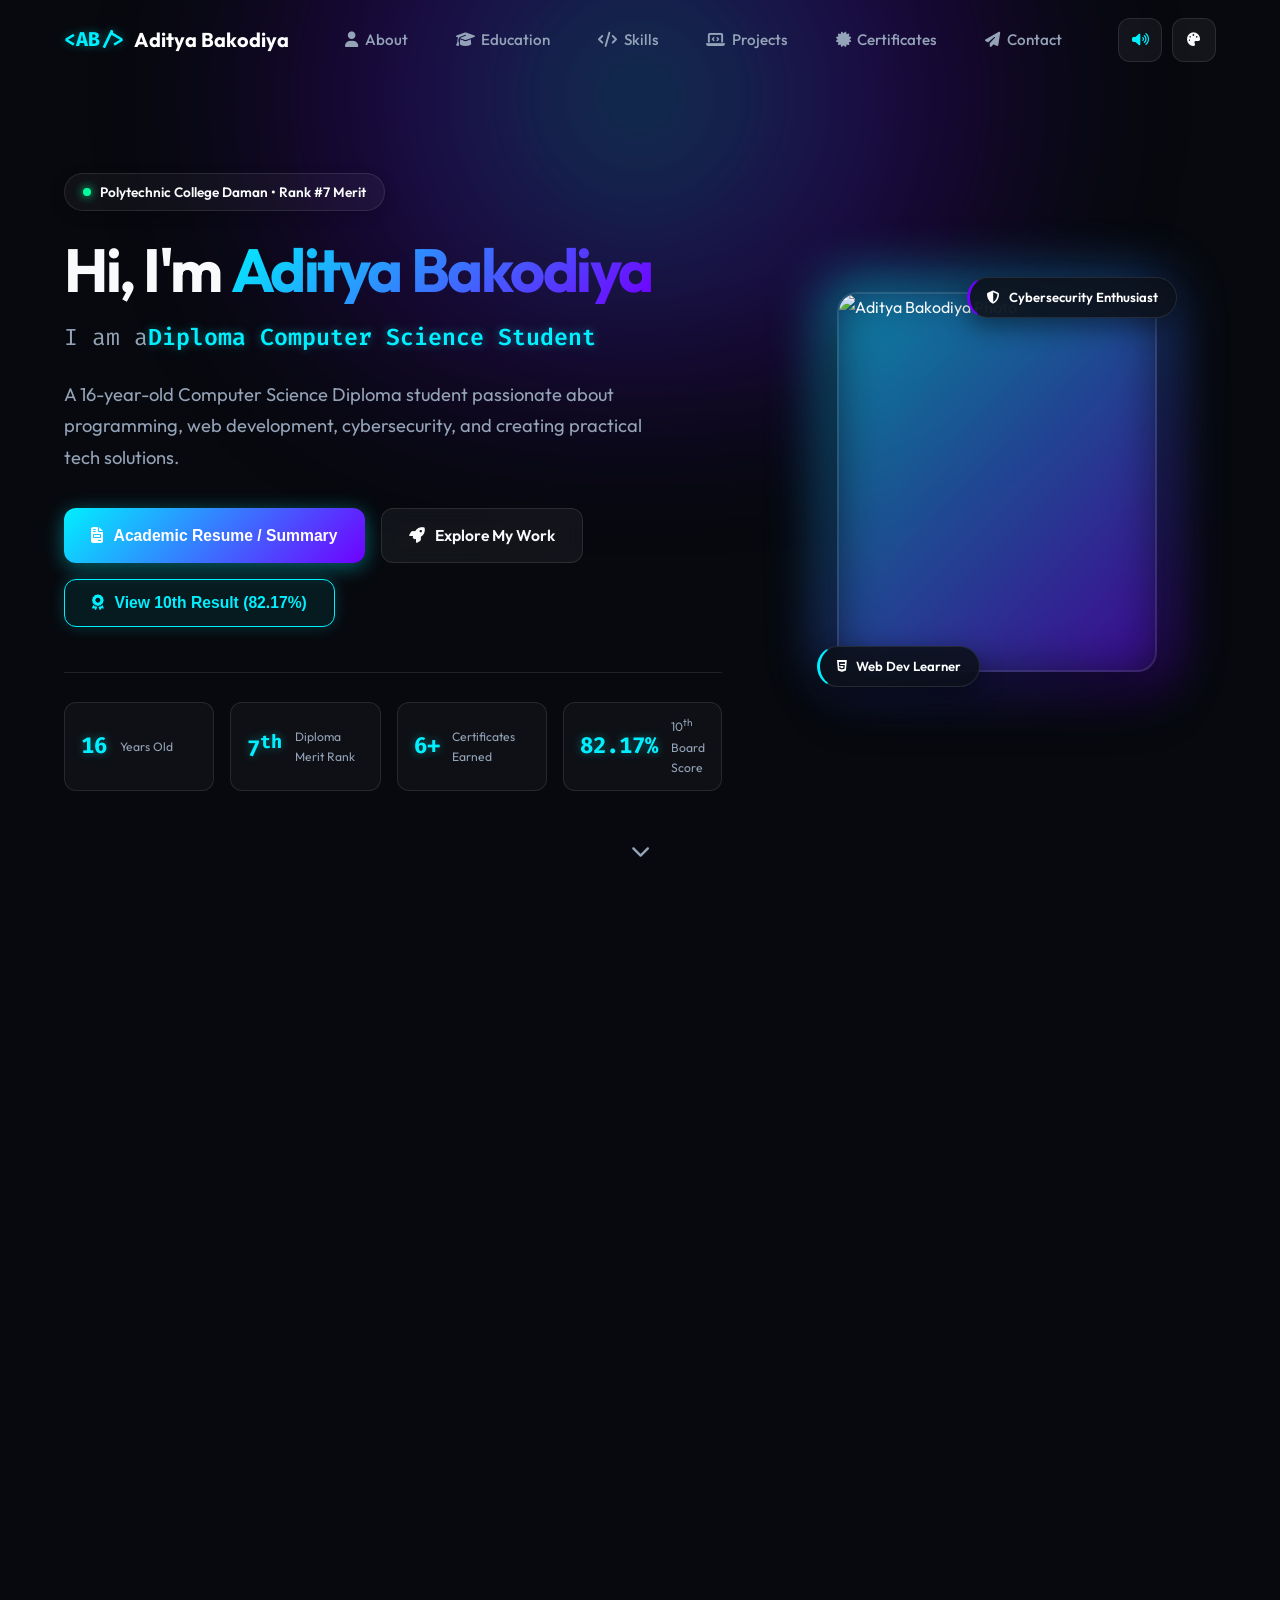
==== commit 82455abe: "Update index.html" ====
--- a/index.html
+++ b/index.html
@@ -109,9 +109,11 @@
         </h1>
 
         <div class="typewriter-container">
-          <span class="typewriter-prefix">I am a </span>
-          <span id="typewriter-text" class="typewriter-text"></span>
-          <span class="cursor">&nbsp;</span>
+          <span class="typewriter-prefix">I am a</span>
+          <span class="typewriter-text-wrapper">
+            <span id="typewriter-text" class="typewriter-text"></span>
+            <span class="cursor" aria-hidden="true"></span>
+          </span>
         </div>
 
         <p class="hero-description">
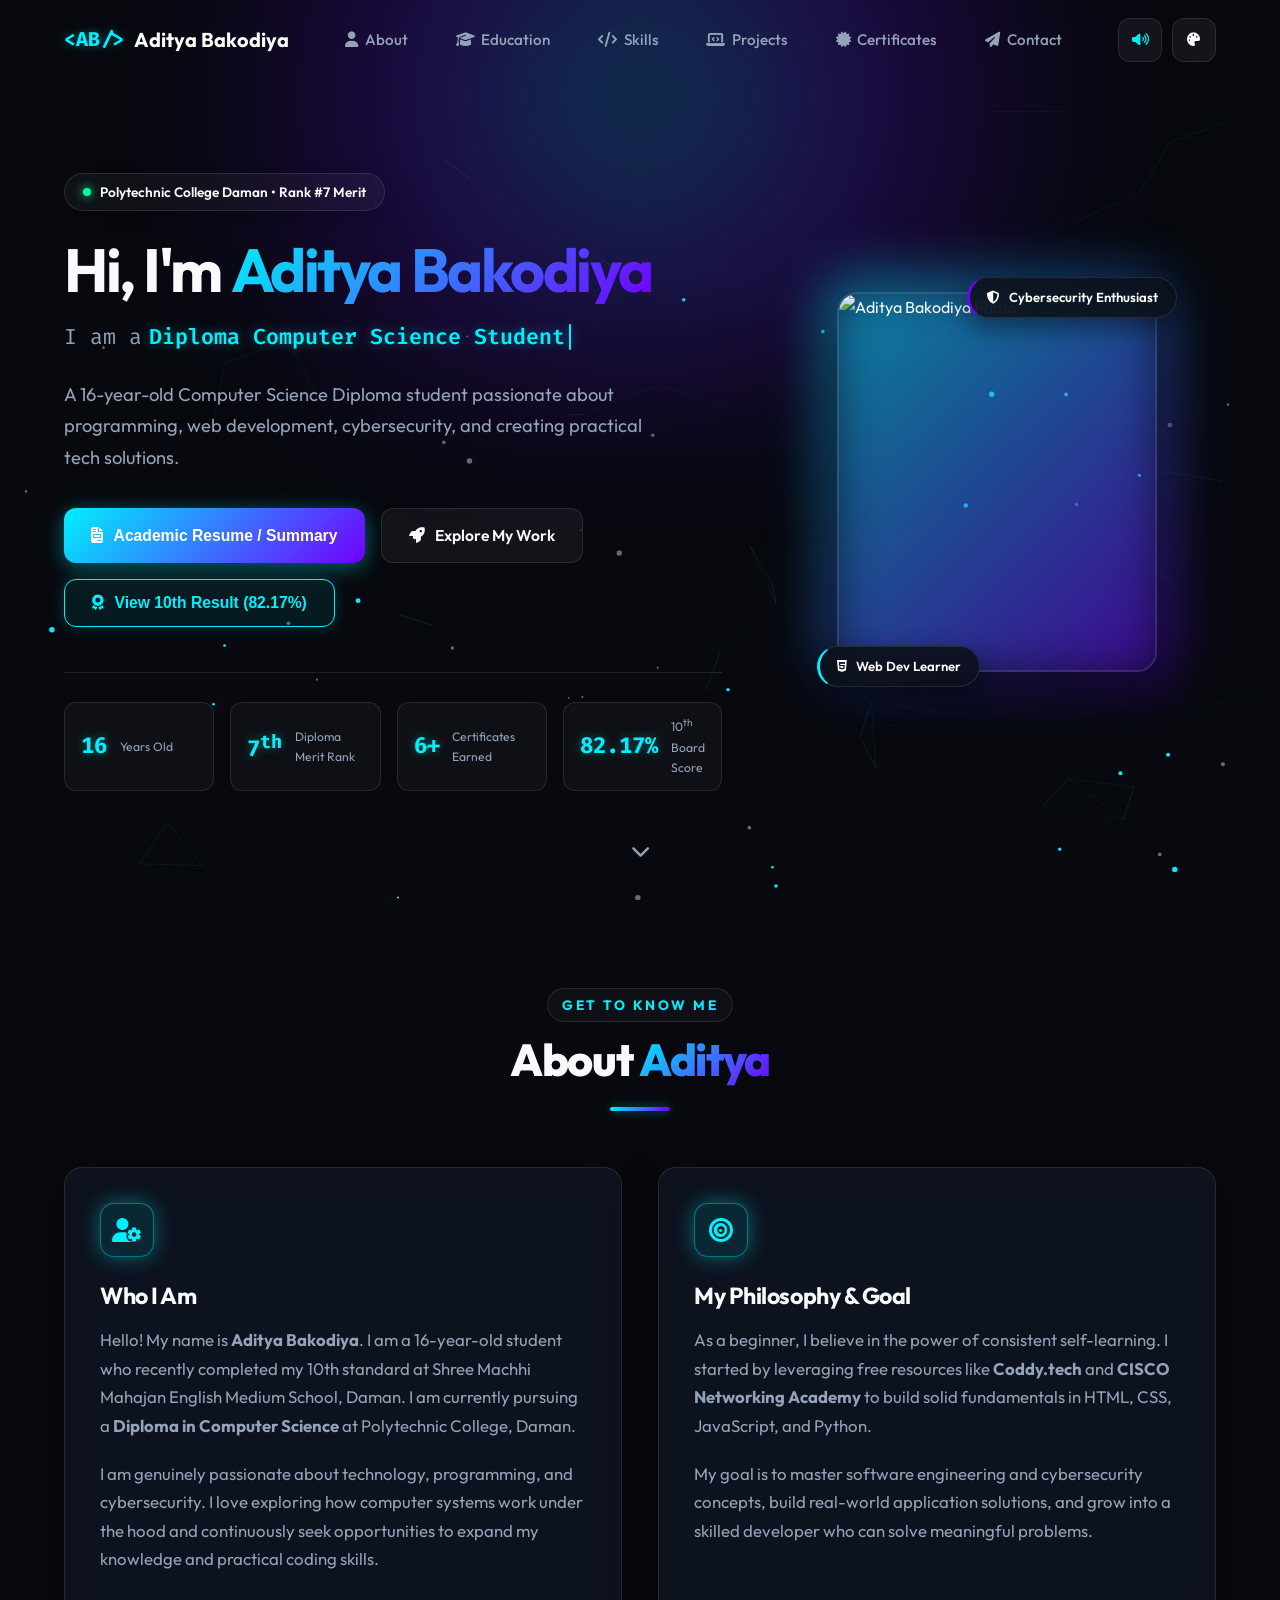
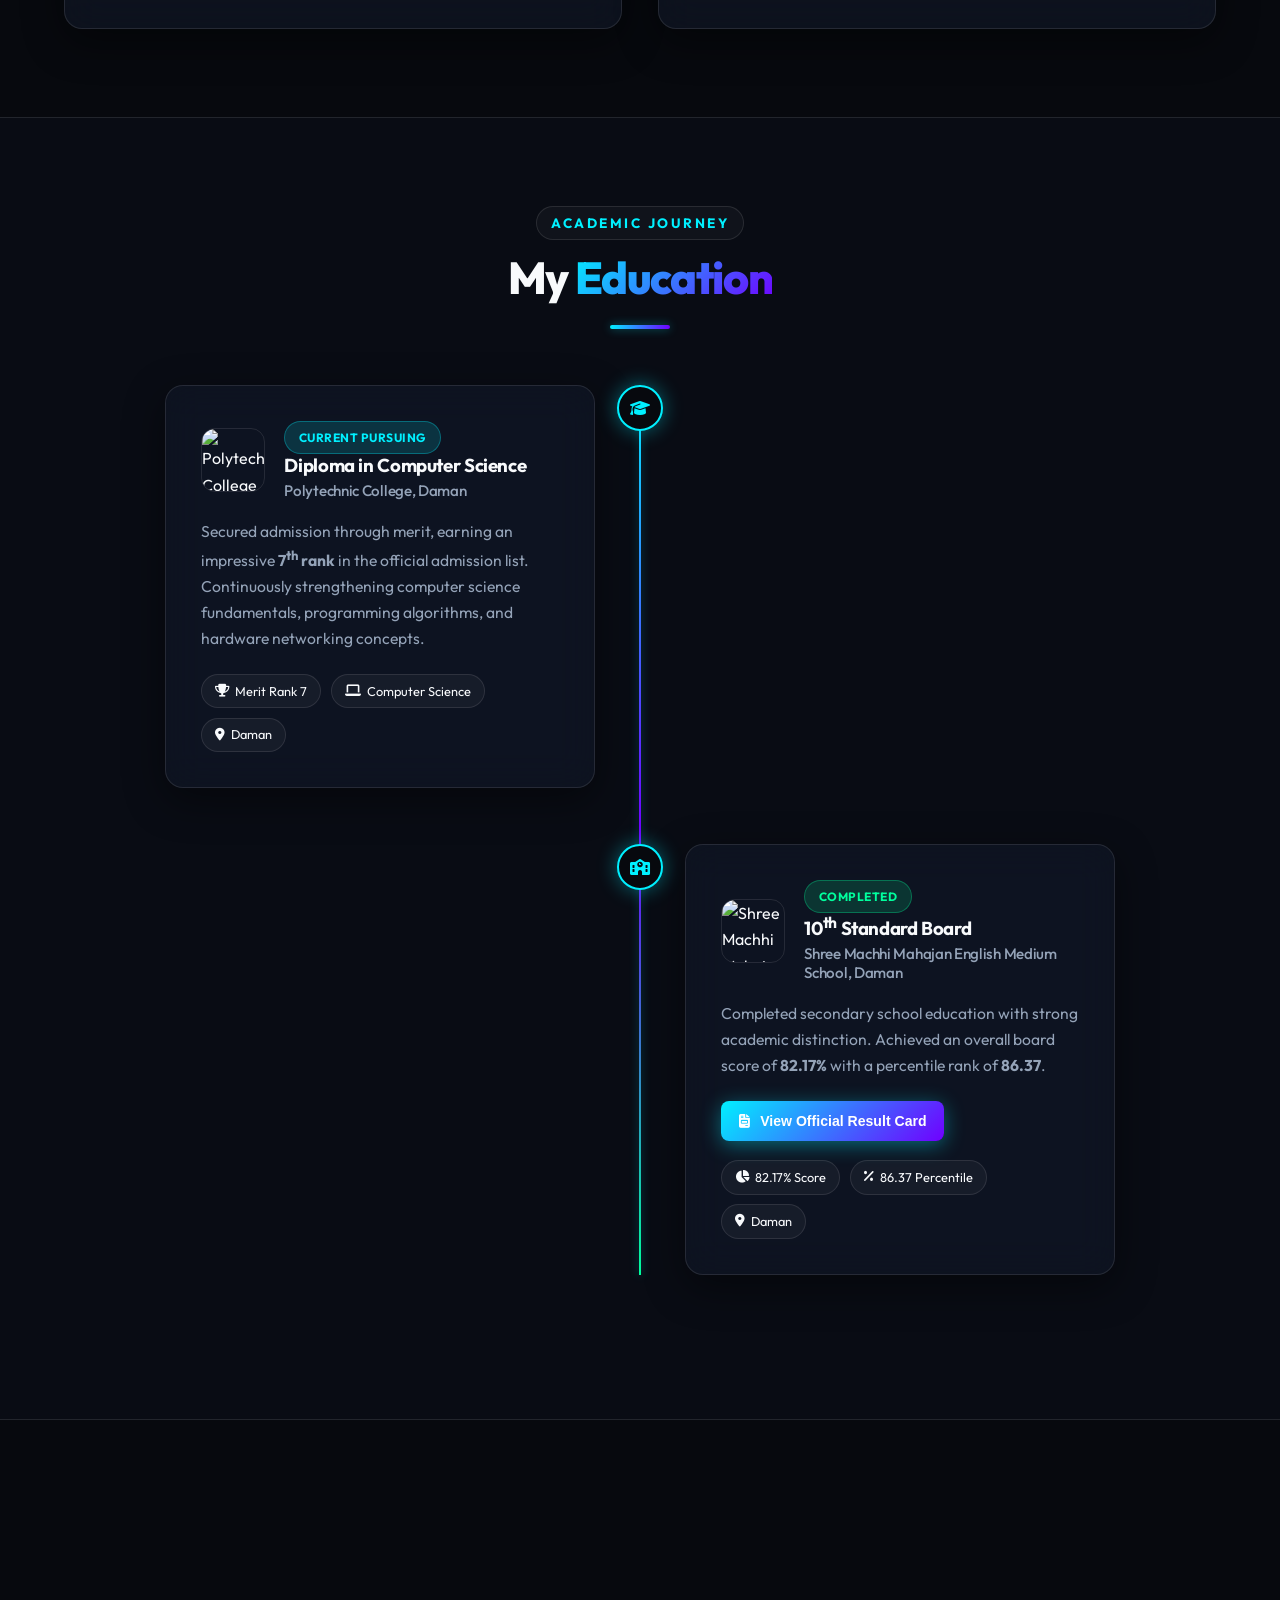
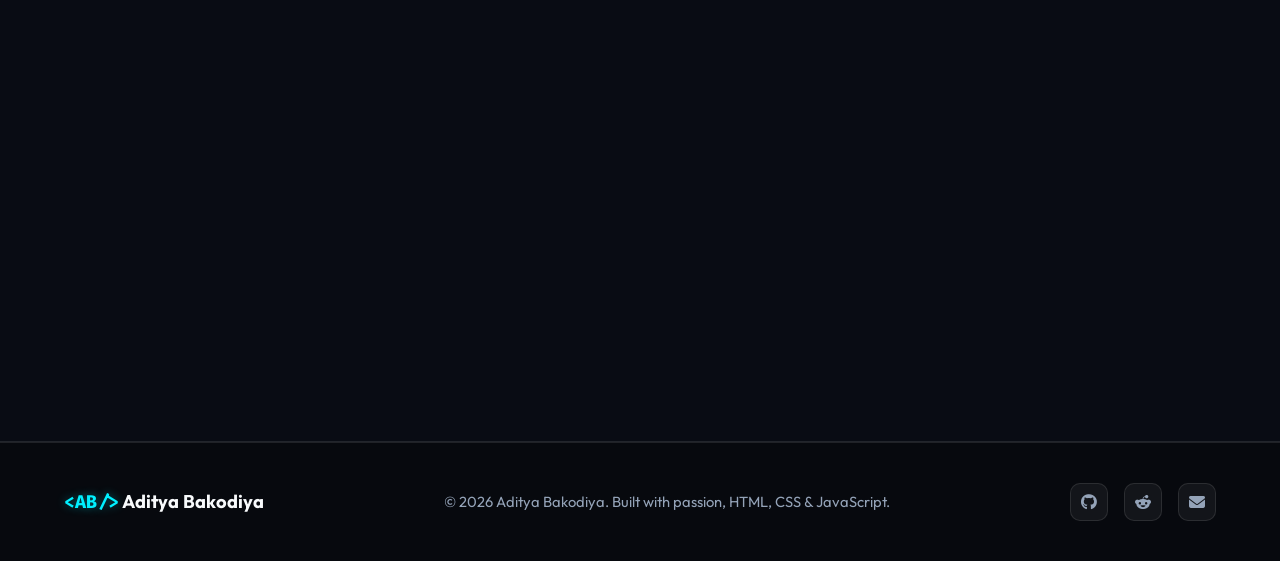
==== commit cbf14986: "Update index.html" ====
--- a/index.html
+++ b/index.html
@@ -13,7 +13,7 @@
     content="Aditya Bakodiya, Aditya Bakodiya Daman, Aditya Bakodiya Portfolio, Aditya Bakodiya Computer Science, Aditya Bakodiya Polytechnic Daman, Shree Machhi Mahajan School Daman">
   <meta name="author" content="Aditya Bakodiya">
   <meta name="robots" content="index, follow">
-  <link rel="canonical" href="https://adimatrix-user.github.io/My-Portfolio/">
+  <link rel="canonical" href="https://www.aditya-bakodiya.jo3.org/">
 
   <!-- OpenGraph / Social Media Metadata -->
   <meta property="og:type" content="website">
--- a/style.css
+++ b/style.css
@@ -352,9 +352,20 @@
 }
 
 @keyframes radar-pulse {
-  0% { transform: scale(1); opacity: 1; }
-  50% { transform: scale(1.6); opacity: 0.5; }
-  100% { transform: scale(1); opacity: 1; }
+  0% {
+    transform: scale(1);
+    opacity: 1;
+  }
+
+  50% {
+    transform: scale(1.6);
+    opacity: 0.5;
+  }
+
+  100% {
+    transform: scale(1);
+    opacity: 1;
+  }
 }
 
 .radar-section-name {
@@ -501,8 +512,8 @@
   position: relative;
   overflow: hidden;
   transition: transform 0.5s cubic-bezier(0.16, 1, 0.3, 1),
-              border-color var(--transition-normal),
-              box-shadow var(--transition-normal);
+    border-color var(--transition-normal),
+    box-shadow var(--transition-normal);
   will-change: transform;
 }
 
@@ -513,12 +524,10 @@
   inset: -1px;
   border-radius: inherit;
   padding: 1px;
-  background: radial-gradient(
-    400px circle at var(--mouse-x, 50%) var(--mouse-y, 50%),
-    var(--primary-glow),
-    rgba(255, 255, 255, 0.05) 40%,
-    transparent 80%
-  );
+  background: radial-gradient(400px circle at var(--mouse-x, 50%) var(--mouse-y, 50%),
+      var(--primary-glow),
+      rgba(255, 255, 255, 0.05) 40%,
+      transparent 80%);
   -webkit-mask: linear-gradient(#fff 0 0) content-box, linear-gradient(#fff 0 0);
   mask: linear-gradient(#fff 0 0) content-box, linear-gradient(#fff 0 0);
   -webkit-mask-composite: xor;
@@ -660,7 +669,7 @@
   opacity: 0;
   transform: translateY(30px) scale(0.98);
   transition: opacity 0.7s cubic-bezier(0.16, 1, 0.3, 1),
-              transform 0.7s cubic-bezier(0.16, 1, 0.3, 1);
+    transform 0.7s cubic-bezier(0.16, 1, 0.3, 1);
   will-change: opacity, transform;
 }
 
@@ -916,9 +925,20 @@
 }
 
 @keyframes pulse-glow {
-  0% { transform: scale(0.95); box-shadow: 0 0 0 0 rgba(0, 255, 157, 0.7); }
-  70% { transform: scale(1.2); box-shadow: 0 0 0 10px rgba(0, 255, 157, 0); }
-  100% { transform: scale(0.95); box-shadow: 0 0 0 0 rgba(0, 255, 157, 0); }
+  0% {
+    transform: scale(0.95);
+    box-shadow: 0 0 0 0 rgba(0, 255, 157, 0.7);
+  }
+
+  70% {
+    transform: scale(1.2);
+    box-shadow: 0 0 0 10px rgba(0, 255, 157, 0);
+  }
+
+  100% {
+    transform: scale(0.95);
+    box-shadow: 0 0 0 0 rgba(0, 255, 157, 0);
+  }
 }
 
 .hero-title {
@@ -929,31 +949,61 @@
 }
 
 .typewriter-container {
-  font-size: 1.45rem;
+  font-size: 1.35rem;
   font-family: var(--font-code);
   color: var(--text-muted);
   margin-bottom: 1.5rem;
-  height: 2.2rem;
-  display: flex;
-  align-items: center;
+  min-height: 2.2rem;
+  display: flex;
+  align-items: center;
+  flex-wrap: wrap;
+  row-gap: 0.25rem;
+  line-height: 1.4;
+}
+
+.typewriter-prefix {
+  color: var(--text-muted);
+  white-space: nowrap;
+  margin-right: 0.45rem;
+  flex-shrink: 0;
+}
+
+.typewriter-text-wrapper {
+  display: inline-flex;
+  align-items: center;
+  position: relative;
 }
 
 .typewriter-text {
   color: var(--primary-color);
   font-weight: 600;
-  text-shadow: 0 0 10px var(--primary-glow);
+  text-shadow: 0 0 12px var(--primary-glow);
+  word-break: break-word;
 }
 
 .cursor {
   display: inline-block;
+  width: 2px;
+  height: 1.2em;
   background-color: var(--primary-color);
-  margin-left: 3px;
-  animation: blink 0.8s infinite;
+  margin-left: 4px;
+  vertical-align: middle;
+  border-radius: 1px;
+  box-shadow: 0 0 8px var(--primary-glow);
+  animation: blink 0.85s infinite;
+  flex-shrink: 0;
 }
 
 @keyframes blink {
-  0%, 100% { opacity: 1; }
-  50% { opacity: 0; }
+
+  0%,
+  100% {
+    opacity: 1;
+  }
+
+  50% {
+    opacity: 0;
+  }
 }
 
 .hero-description {
@@ -1054,8 +1104,15 @@
 }
 
 @keyframes float-glow {
-  0% { transform: scale(0.98); opacity: 0.45; }
-  100% { transform: scale(1.05); opacity: 0.7; }
+  0% {
+    transform: scale(0.98);
+    opacity: 0.45;
+  }
+
+  100% {
+    transform: scale(1.05);
+    opacity: 0.7;
+  }
 }
 
 .avatar-img {
@@ -1110,9 +1167,22 @@
 }
 
 @keyframes bounce {
-  0%, 20%, 50%, 80%, 100% { transform: translate(-50%, 0); }
-  40% { transform: translate(-50%, -10px); }
-  60% { transform: translate(-50%, -5px); }
+
+  0%,
+  20%,
+  50%,
+  80%,
+  100% {
+    transform: translate(-50%, 0);
+  }
+
+  40% {
+    transform: translate(-50%, -10px);
+  }
+
+  60% {
+    transform: translate(-50%, -5px);
+  }
 }
 
 /* --------------------------------------------------------------------------
@@ -1703,9 +1773,17 @@
   display: inline-block;
 }
 
-.traffic-dot.red { background: #ff5f56; }
-.traffic-dot.yellow { background: #ffbd2e; }
-.traffic-dot.green { background: #27c93f; }
+.traffic-dot.red {
+  background: #ff5f56;
+}
+
+.traffic-dot.yellow {
+  background: #ffbd2e;
+}
+
+.traffic-dot.green {
+  background: #27c93f;
+}
 
 .editor-controls {
   display: flex;
@@ -2317,8 +2395,15 @@
 }
 
 @keyframes slide-in {
-  from { transform: translateX(100%); opacity: 0; }
-  to { transform: translateX(0); opacity: 1; }
+  from {
+    transform: translateX(100%);
+    opacity: 0;
+  }
+
+  to {
+    transform: translateX(0);
+    opacity: 1;
+  }
 }
 
 /* --------------------------------------------------------------------------
@@ -2339,6 +2424,8 @@
 
   .typewriter-container {
     justify-content: center;
+    font-size: 1.2rem;
+    min-height: 2.4rem;
   }
 
   .hero-description {
@@ -2383,6 +2470,7 @@
 }
 
 @media (max-width: 768px) {
+
   /* Disable heavy background glyphs on mobile to maximize battery & frame rate */
   .tech-glyphs-container {
     display: none !important;
@@ -2405,6 +2493,17 @@
 
   .hero-title {
     font-size: 2.3rem;
+  }
+
+  .typewriter-container {
+    font-size: 1.05rem;
+    min-height: 2.2rem;
+    margin-bottom: 1.3rem;
+    justify-content: center;
+  }
+
+  .typewriter-prefix {
+    margin-right: 0.38rem;
   }
 
   .section-title {
@@ -2662,6 +2761,38 @@
   }
 }
 
+@media (max-width: 480px) {
+  .hero-title {
+    font-size: 1.95rem;
+  }
+
+  .typewriter-container {
+    font-size: 0.92rem;
+    letter-spacing: -0.01em;
+    margin-bottom: 1.1rem;
+    min-height: 2.1rem;
+  }
+
+  .typewriter-prefix {
+    margin-right: 0.32rem;
+  }
+
+  .cursor {
+    height: 1.15em;
+    margin-left: 3px;
+  }
+}
+
+@media (max-width: 360px) {
+  .hero-title {
+    font-size: 1.75rem;
+  }
+
+  .typewriter-container {
+    font-size: 0.8rem;
+  }
+}
+
 /* --------------------------------------------------------------------------
    25. GitHub Widget & Print Styles
    -------------------------------------------------------------------------- */
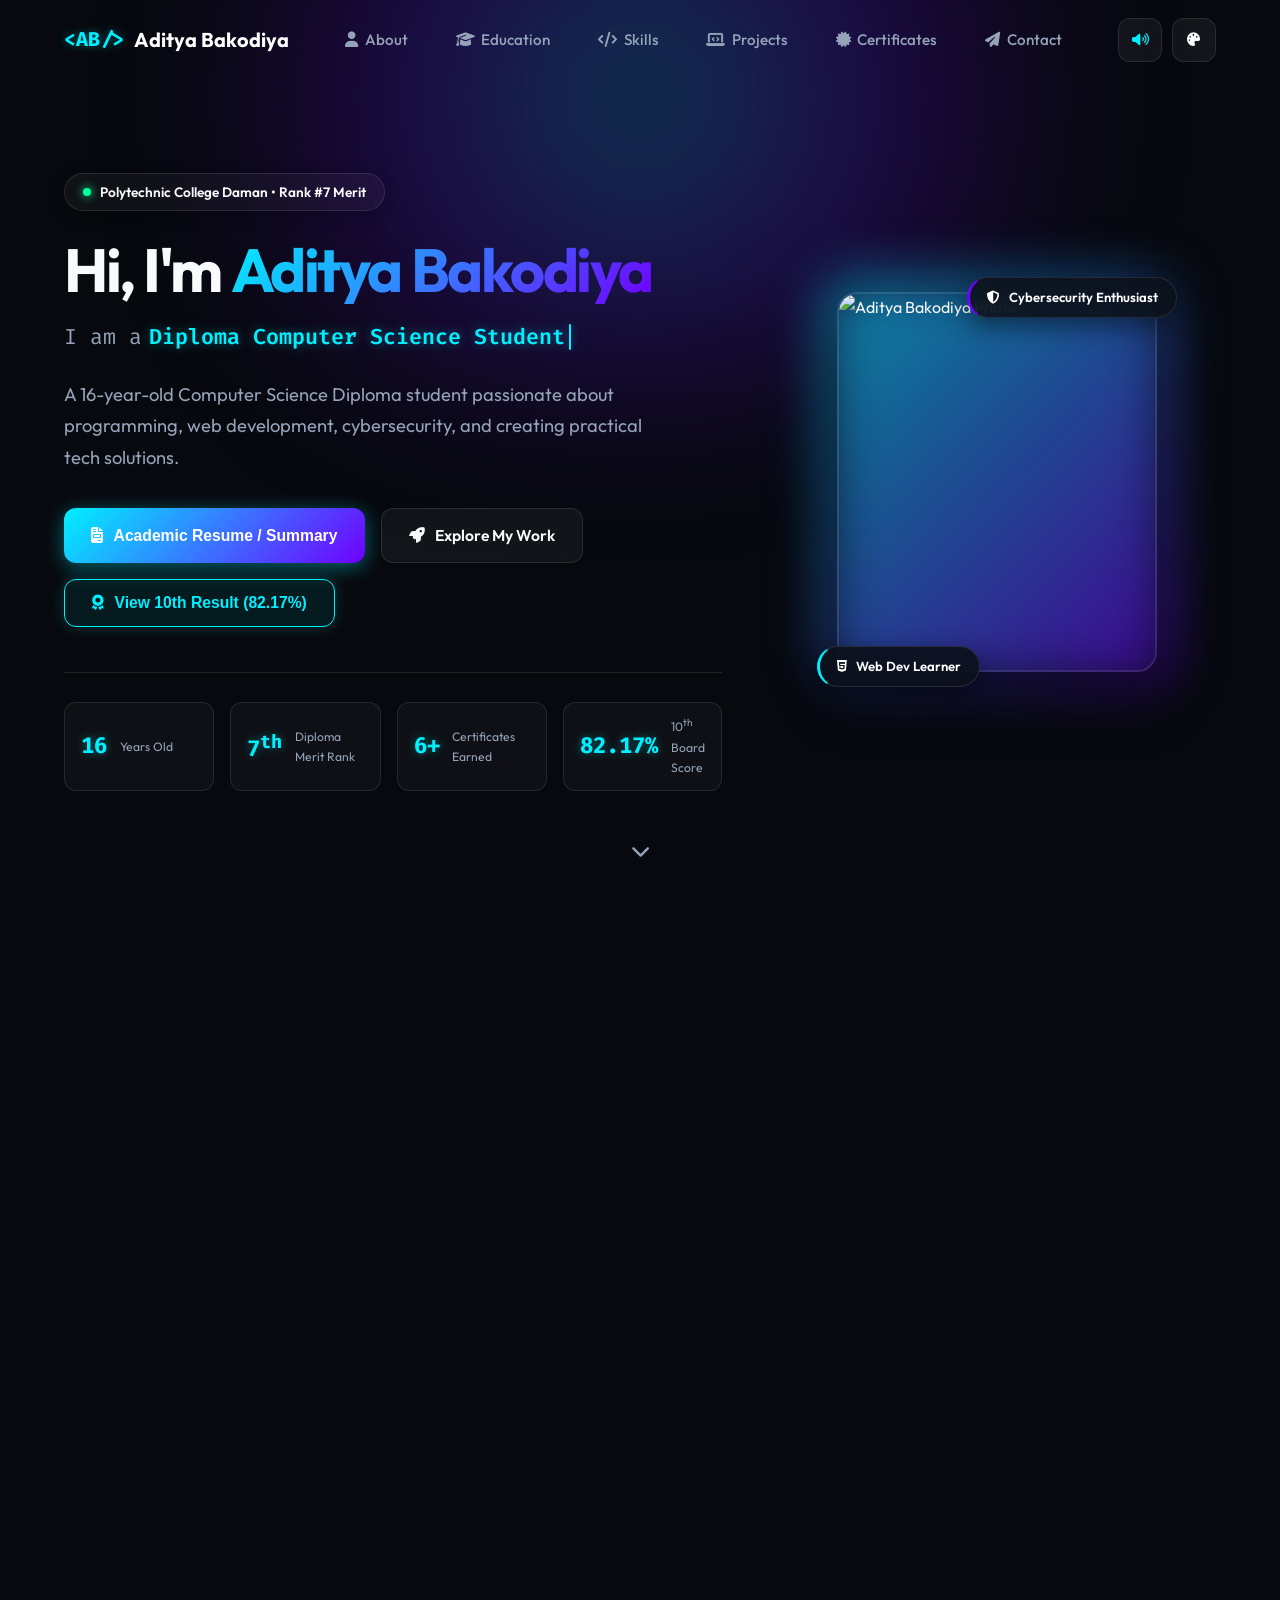
==== commit d99f03c6: "Update print statement from 'Hello' to 'Goodbye'" ====
--- a/index.html
+++ b/index.html
@@ -5,6 +5,7 @@
   <meta charset="UTF-8">
   <meta name="viewport" content="width=device-width, initial-scale=1.0">
   <meta name="google-site-verification" content="r9qFsjKjcm6N4WR_D_9vuO_V-h5e2W-Ku5GJHXh8E8U" />
+  <meta name="google-site-verification" content="c_DxBWg73OONLmVMjcgcur1mi5Yb8Ehx8ATtJR8XOHY" />
   <!-- SEO Metadata for Google Search -->
   <title>Aditya Bakodiya | Official Portfolio - Computer Science Student, Daman</title>
   <meta name="description"
